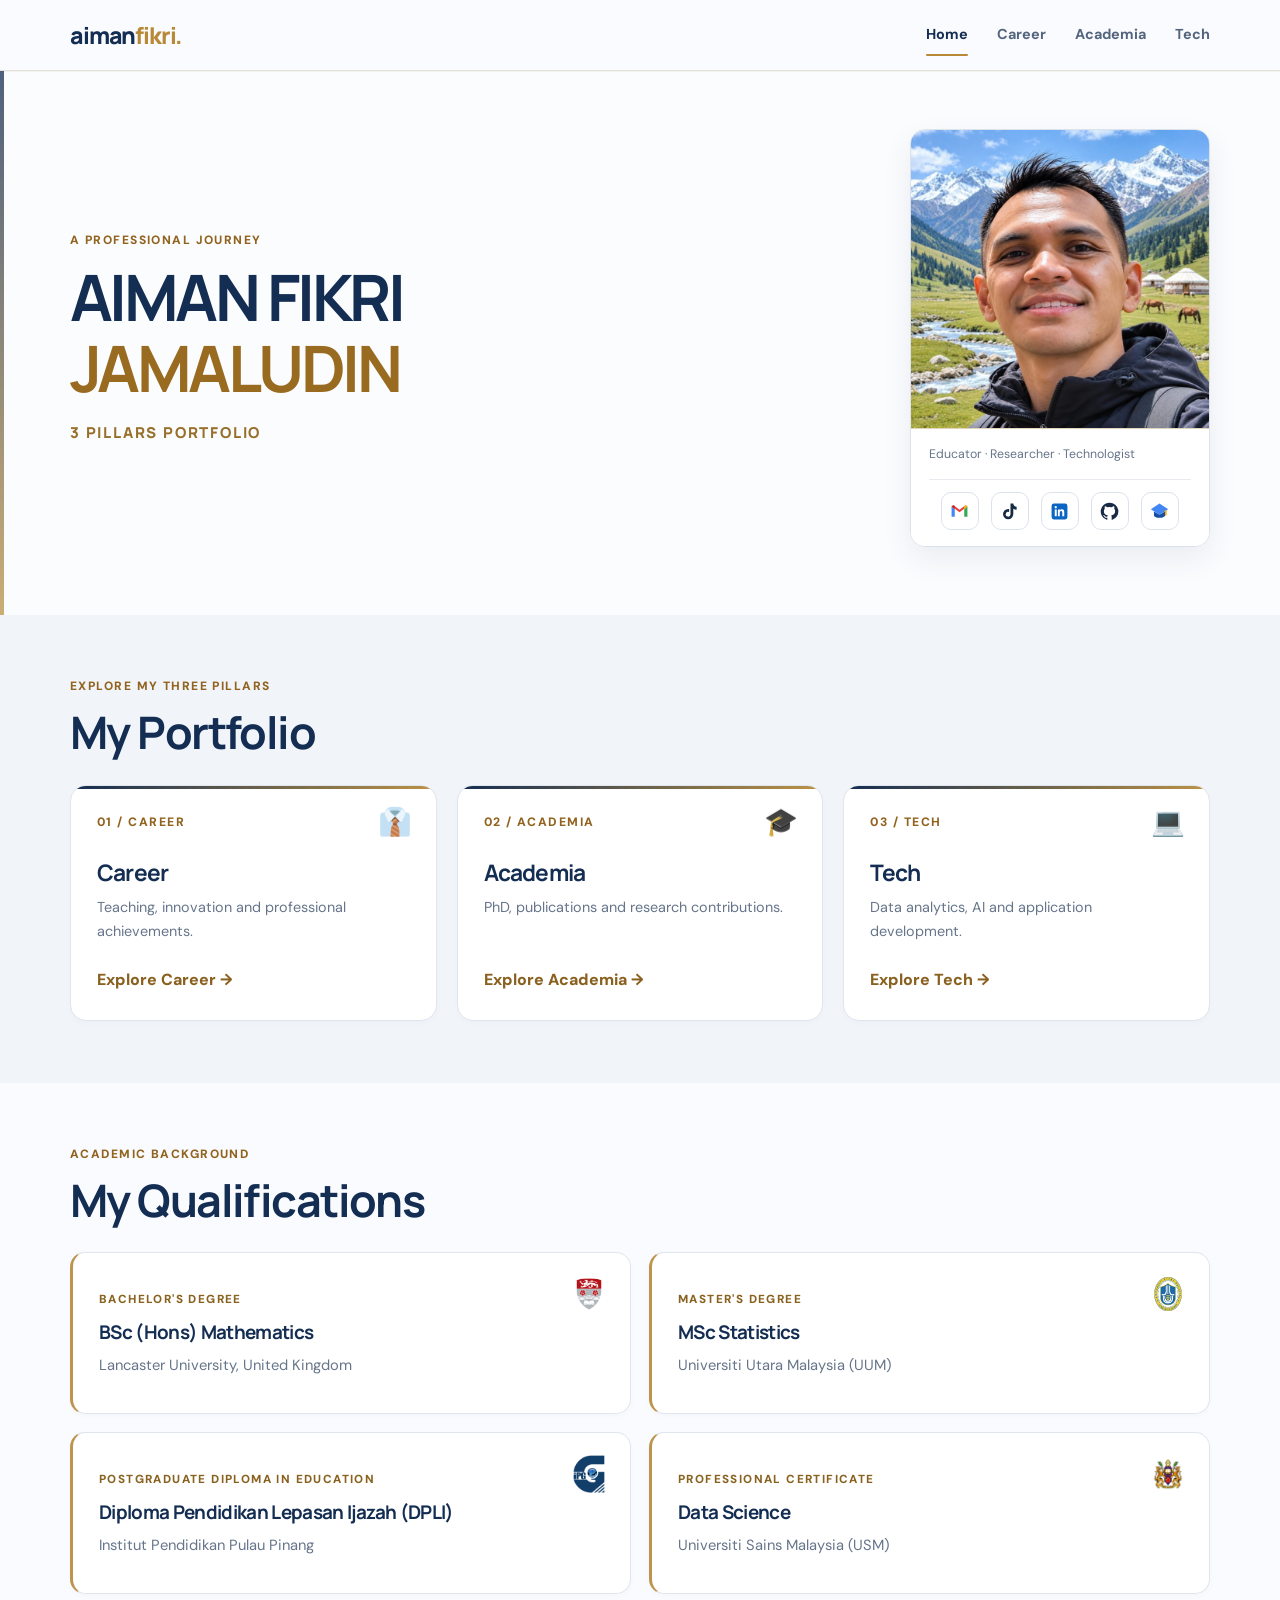
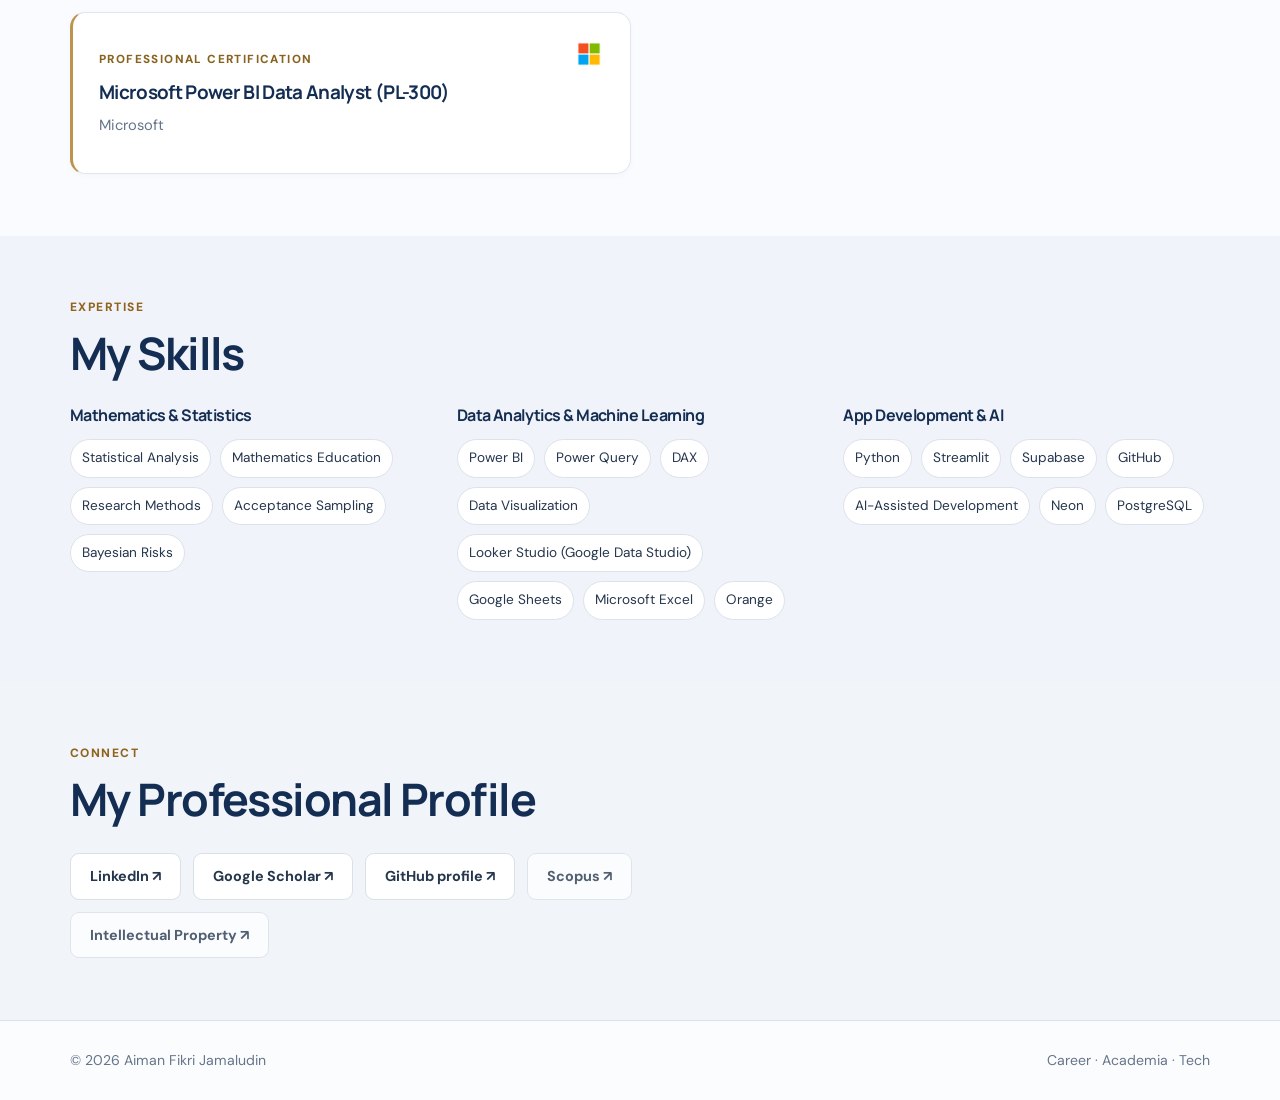
==== index.html @ 2c09162d "Remove repeated name from profile card for cleaner hero" ====
<!doctype html><html lang="en"><head><meta charset="utf-8"><meta name="viewport" content="width=device-width,initial-scale=1"><meta name="theme-color" content="#142b3d"><meta name="description" content="Aiman Fikri Jamaludin 3 Pillars Portfolio: Career, Academia, and Tech."><title>AIMAN FIKRI JAMALUDIN | 3 PILLARS PORTFOLIO</title><link rel="stylesheet" href="assets/style.css?v=2.4"></head><body><a class="skip" href="#main">Skip to content</a><header class="site-header"><nav class="nav container" aria-label="Main navigation"><a class="brand" href="index.html">aiman<span>fikri.</span></a><button class="menu-toggle" aria-label="Toggle navigation" aria-expanded="false" aria-controls="nav-links">☰</button><div class="nav-links" id="nav-links"><a href="index.html" aria-current="page">Home</a><a href="education.html">Career</a><a href="research.html">Academia</a><a href="technology.html">Tech</a></div></nav></header><main id="main"><section class="hero"><div class="container hero-grid"><div><div class="eyebrow">A professional journey</div><h1 class="name-heading">AIMAN FIKRI<br><span class="highlight">JAMALUDIN</span></h1><p class="portfolio-label">3 PILLARS PORTFOLIO</p></div><div class="portrait-card"><img class="profile-photo" src="assets/aiman-portrait-hq.jpg" onerror="this.onerror=null;this.src='assets/profile.svg'" alt="Portrait of Aiman Fikri Jamaludin" width="360" height="360"><div class="portrait-caption"><span>Educator · Researcher · Technologist</span><div class="portrait-socials" aria-label="Contact and social media" style="display:flex;flex-direction:row;align-items:center;justify-content:center;flex-wrap:nowrap;gap:12px;margin-top:12px;padding-top:12px;border-top:1px solid #e8eaf0;"><a class="portrait-social" style="display:inline-flex;flex:0 0 38px;align-items:center;justify-content:center;width:38px;height:38px;overflow:hidden;border:1px solid #dce2ec;border-radius:10px;" href="mailto:irkifnamia@gmail.com" aria-label="Email Aiman Fikri Jamaludin using Gmail" title="Gmail"><svg xmlns="http://www.w3.org/2000/svg" width="19" height="19" style="display:block;width:19px;height:19px;max-width:19px;max-height:19px;flex:none;" viewBox="0 0 24 24" aria-hidden="true" focusable="false"><path fill="#4285F4" d="M2 5.5v13h4V9.1L2 5.5z"/><path fill="#34A853" d="M18 9.1v9.4h4v-13l-4 3.6z"/><path fill="#EA4335" d="M2 5.5 4.5 4 12 9.7 19.5 4 22 5.5 12 13 2 5.5z"/><path fill="#C5221F" d="M2 5.5 4.5 4 6 5.1v4L2 5.5z"/><path fill="#FBBC04" d="M18 5.1 19.5 4 22 5.5 18 9.1v-4z"/></svg></a><a class="portrait-social" style="display:inline-flex;flex:0 0 38px;align-items:center;justify-content:center;width:38px;height:38px;overflow:hidden;border:1px solid #dce2ec;border-radius:10px;" href="https://www.tiktok.com/@aiman.fikri.90" target="_blank" rel="noopener noreferrer" aria-label="Visit Aiman Fikri Jamaludin on TikTok" title="TikTok"><svg xmlns="http://www.w3.org/2000/svg" width="19" height="19" style="display:block;width:19px;height:19px;max-width:19px;max-height:19px;flex:none;" viewBox="0 0 24 24" aria-hidden="true" focusable="false"><path fill="currentColor" d="M16.8 2c.25 2.4 1.55 3.9 4.2 4.05v3.7a9.4 9.4 0 0 1-4.2-1.18v6.73a6.5 6.5 0 1 1-6.5-6.5c.42 0 .84.04 1.22.12v3.83a3 3 0 1 0 1.75 2.75V2h3.53z"/></svg></a><a class="portrait-social" style="display:inline-flex;flex:0 0 38px;align-items:center;justify-content:center;width:38px;height:38px;overflow:hidden;border:1px solid #dce2ec;border-radius:10px;" href="https://www.linkedin.com/in/aiman-fikri-jamaludin-20189a215" target="_blank" rel="noopener noreferrer" aria-label="Visit Aiman Fikri Jamaludin on LinkedIn" title="LinkedIn"><svg xmlns="http://www.w3.org/2000/svg" width="19" height="19" style="display:block;width:19px;height:19px;max-width:19px;max-height:19px;flex:none;" viewBox="0 0 24 24" aria-hidden="true" focusable="false"><rect x="2" y="2" width="20" height="20" rx="3" fill="#0A66C2"/><path fill="#fff" d="M6 9.5h2.5V18H6zm1.25-4.3a1.45 1.45 0 1 1 0 2.9 1.45 1.45 0 0 1 0-2.9zM10 9.5h2.4v1.15c.35-.65 1.1-1.35 2.45-1.35 2.65 0 3.15 1.65 3.15 3.8V18h-2.5v-4.3c0-1.05-.02-2.4-1.48-2.4-1.48 0-1.7 1.15-1.7 2.32V18H10z"/></svg></a><a class="portrait-social" style="display:inline-flex;flex:0 0 38px;align-items:center;justify-content:center;width:38px;height:38px;overflow:hidden;border:1px solid #dce2ec;border-radius:10px;" href="https://github.com/irkifnamia" target="_blank" rel="noopener noreferrer" aria-label="Visit Aiman Fikri Jamaludin on GitHub" title="GitHub"><svg xmlns="http://www.w3.org/2000/svg" width="19" height="19" style="display:block;width:19px;height:19px;max-width:19px;max-height:19px;flex:none;" viewBox="0 0 24 24" aria-hidden="true" focusable="false"><path fill="currentColor" d="M12 .9a11.1 11.1 0 0 0-3.51 21.63c.55.1.76-.24.76-.54v-2.08c-3.09.67-3.74-1.31-3.74-1.31-.5-1.28-1.23-1.62-1.23-1.62-1.01-.7.08-.68.08-.68 1.12.08 1.71 1.15 1.71 1.15.99 1.7 2.59 1.21 3.22.93.1-.72.39-1.21.7-1.49-2.47-.28-5.07-1.23-5.07-5.49 0-1.21.43-2.2 1.15-2.98-.12-.29-.5-1.41.11-2.94 0 0 .94-.3 3.05 1.14a10.5 10.5 0 0 1 5.55 0c2.11-1.44 3.04-1.14 3.04-1.14.61 1.53.23 2.65.11 2.94.72.78 1.15 1.77 1.15 2.98 0 4.27-2.61 5.2-5.09 5.48.4.35.75 1.02.75 2.07v3.07c0 .3.2.65.77.54A11.1 11.1 0 0 0 12 .9z"/></svg></a><a class="portrait-social" style="display:inline-flex;flex:0 0 38px;align-items:center;justify-content:center;width:38px;height:38px;overflow:hidden;border:1px solid #dce2ec;border-radius:10px;" href="https://scholar.google.com/citations?user=-RH-keoAAAAJ&amp;hl=en" target="_blank" rel="noopener noreferrer" aria-label="Visit Aiman Fikri Jamaludin on Google Scholar" title="Google Scholar"><svg xmlns="http://www.w3.org/2000/svg" width="19" height="19" style="display:block;width:19px;height:19px;max-width:19px;max-height:19px;flex:none;" viewBox="0 0 24 24" aria-hidden="true" focusable="false"><path fill="#4285F4" d="M12 2 1 9l11 7 11-7L12 2Z"/><path fill="#174EA6" d="M5 12v5c0 1.3 3.1 3 7 3s7-1.7 7-3v-5l-7 4-7-4Z"/><path fill="#F9AB00" d="M21 10v7h-2v-7h2Z"/></svg></a></div></div></div></div></section><section class="section section-tint" id="pillars"><div class="container"><div class="eyebrow">Explore my three pillars</div><h2>My Portfolio</h2><div class="cards"><article class="card"><div class="num">01 / CAREER</div><span class="pillar-icon" aria-hidden="true">👔</span><h3>Career</h3><p>Teaching, innovation and professional achievements.</p><div class="tag-list"><span class="tag">Education</span><span class="tag">Teaching</span><span class="tag">CQI</span></div><a class="more" href="education.html">Explore Career →</a></article><article class="card"><div class="num">02 / ACADEMIA</div><span class="pillar-icon" aria-hidden="true">🎓</span><h3>Academia</h3><p>PhD, publications and research contributions.</p><div class="tag-list"><span class="tag">PhD</span><span class="tag">Statistics</span><span class="tag">Publications</span></div><a class="more" href="research.html">Explore Academia →</a></article><article class="card"><div class="num">03 / TECH</div><span class="pillar-icon" aria-hidden="true">💻</span><h3>Tech</h3><p>Data analytics, AI and application development.</p><div class="tag-list"><span class="tag">Analytics</span><span class="tag">Power BI</span><span class="tag">AI</span></div><a class="more" href="technology.html">Explore Tech →</a></article></div></div></section><section class="section background-section" id="background"><div class="container"><div class="eyebrow">Academic Background</div><h2>My Qualifications</h2><div class="qualification-grid"><article class="qualification-item"><img class="qualification-logo" src="assets/logos/lancaster.png" alt="Lancaster University logo" width="38" height="38" loading="lazy" decoding="async"><span class="qualification-type">Bachelor's Degree</span><h3>BSc (Hons) Mathematics</h3><p>Lancaster University, United Kingdom</p></article><article class="qualification-item"><img class="qualification-logo" src="assets/logos/uum.png" alt="Universiti Utara Malaysia logo" width="38" height="38" loading="lazy" decoding="async"><span class="qualification-type">Master's Degree</span><h3>MSc Statistics</h3><p>Universiti Utara Malaysia (UUM)</p></article><article class="qualification-item"><img class="qualification-logo" src="assets/logos/ippp.png" alt="Institut Pendidikan Pulau Pinang logo" width="38" height="38" loading="lazy" decoding="async"><span class="qualification-type">Postgraduate Diploma in Education</span><h3>Diploma Pendidikan Lepasan Ijazah (DPLI)</h3><p>Institut Pendidikan Pulau Pinang</p></article><article class="qualification-item"><img class="qualification-logo" src="assets/logos/usm.png" alt="Universiti Sains Malaysia logo" width="38" height="38" loading="lazy" decoding="async"><span class="qualification-type">Professional Certificate</span><h3>Data Science</h3><p>Universiti Sains Malaysia (USM)</p></article><article class="qualification-item"><img class="qualification-logo" src="assets/logos/microsoft.png" alt="Microsoft logo" width="38" height="38" loading="lazy" decoding="async"><span class="qualification-type">Professional Certification</span><h3>Microsoft Power BI Data Analyst (PL-300)</h3><p>Microsoft</p></article></div></div></section><section class="section skills-section" id="skills"><div class="container"><div class="eyebrow">Expertise</div><h2>My Skills</h2><div class="skills-groups"><div class="skill-group"><h3>Mathematics &amp; Statistics</h3><div class="skill-pills"><span>Statistical Analysis</span><span>Mathematics Education</span><span>Research Methods</span><span>Acceptance Sampling</span><span>Bayesian Risks</span></div></div><div class="skill-group"><h3>Data Analytics &amp; Machine Learning</h3><div class="skill-pills"><span>Power BI</span><span>Power Query</span><span>DAX</span><span>Data Visualization</span><span>Looker Studio (Google Data Studio)</span><span>Google Sheets</span><span>Microsoft Excel</span><span>Orange</span></div></div><div class="skill-group"><h3>App Development &amp; AI</h3><div class="skill-pills"><span>Python</span><span>Streamlit</span><span>Supabase</span><span>GitHub</span><span>AI-Assisted Development</span><span>Neon</span><span>PostgreSQL</span></div></div></div></div></section><section class="section section-tint" id="connect"><div class="container"><div class="eyebrow">Connect</div><h2>My Professional Profile</h2><div class="profiles"><a href="https://www.linkedin.com/in/aiman-fikri-jamaludin-20189a215?utm_source=share_via&utm_content=profile&utm_medium=member_android" target="_blank" rel="noopener noreferrer">LinkedIn ↗</a><a href="https://scholar.google.com/citations?user=-RH-keoAAAAJ&hl=en" target="_blank" rel="noopener noreferrer">Google Scholar ↗</a><a href="https://github.com/irkifnamia" target="_blank" rel="noopener noreferrer">GitHub profile ↗</a><span class="profile-placeholder" aria-disabled="true" title="Profile link coming soon">Scopus ↗</span></div><div class="profiles ip-profile" id="intellectual-property"><span class="profile-placeholder" aria-disabled="true" title="Content coming soon">Intellectual Property ↗</span></div></div></section></main><footer class="footer"><div class="container footer-inner"><span>© <span id="year"></span> Aiman Fikri Jamaludin</span><span>Career · Academia · Tech</span></div></footer><script src="assets/script.js" defer></script></body></html>
---- assets/style.css ----
@import url('https://fonts.googleapis.com/css2?family=DM+Sans:wght@400;500;600;700&family=Manrope:wght@400;500;600;700;800&display=swap');
:root{--navy:#142d52;--ink:#25364d;--muted:#66758a;--teal:#9a6b21;--pale:#f8f0df;--paper:#fafbfe;--line:#dce2ec}*{box-sizing:border-box}html{scroll-behavior:smooth}body{margin:0;background:var(--paper);color:var(--ink);font:16px/1.7 'DM Sans',sans-serif}a{color:inherit;text-decoration:none}a:focus-visible,button:focus-visible{outline:3px solid var(--teal);outline-offset:3px}h1,h2,h3{font-family:Manrope,sans-serif;line-height:1.2;color:var(--navy);letter-spacing:-.035em}h1{font-size:clamp(2.7rem,6vw,5rem);margin:12px 0 22px}h2{font-size:clamp(2rem,4vw,2.8rem);margin:8px 0 18px}h3{font-size:1.35rem;margin:0 0 10px}p{margin:0 0 16px}.container{width:min(1140px,calc(100% - 40px));margin:auto}.site-header{position:sticky;top:0;z-index:10;background:rgba(249,250,247,.95);backdrop-filter:blur(12px);border-bottom:1px solid var(--line)}.nav{height:76px;display:flex;align-items:center;justify-content:space-between;gap:20px}.brand{font:800 1.45rem Manrope,sans-serif;color:var(--navy);letter-spacing:-.05em}.brand span{color:var(--teal)}.nav-links{display:flex;align-items:center;gap:27px}.nav-links a{font-size:.9rem;font-weight:700;color:#53647d}.nav-links a:hover,.nav-links a[aria-current=page]{color:var(--teal)}.menu-toggle{display:none;border:1px solid var(--line);background:white;padding:8px 12px;border-radius:9px;font-size:1.2rem}.eyebrow{color:var(--teal);font-weight:800;letter-spacing:.16em;font-size:.75rem;text-transform:uppercase}.hero{padding:105px 0 85px}.hero-grid{display:grid;grid-template-columns:1.2fr .8fr;gap:60px;align-items:center}.lead{font-size:1.17rem;color:var(--muted);max-width:720px}.highlight{color:var(--teal)}.button-row,.profiles{display:flex;gap:12px;flex-wrap:wrap;margin-top:28px}.btn,.profiles a{display:inline-flex;align-items:center;justify-content:center;border-radius:9px;padding:12px 19px;font-weight:700;font-size:.93rem}.btn-primary{background:var(--navy);color:#fff}.btn-outline,.profiles a{border:1px solid var(--line);background:#fff}.btn:hover,.profiles a:hover{transform:translateY(-2px)}.hero-visual{min-height:370px;border-radius:24px;background:linear-gradient(145deg,#142d52,#274b7f);color:white;display:flex;flex-direction:column;justify-content:space-between;padding:38px;box-shadow:0 18px 45px rgba(20,43,61,.12);position:relative;overflow:hidden}.hero-visual:after{content:'';width:260px;height:260px;border:1px solid rgba(255,255,255,.24);border-radius:50%;position:absolute;right:-80px;bottom:-110px;box-shadow:0 0 0 40px rgba(255,255,255,.035),0 0 0 80px rgba(255,255,255,.035)}.monogram{font:800 6.5rem Manrope,sans-serif;line-height:1;letter-spacing:-.09em}.hero-visual h2{color:#fff;font-size:1.65rem;position:relative;z-index:1}.hero-visual p{color:#f7dca6;position:relative;z-index:1}.section{padding:82px 0}.section-tint{background:#eff3f9}.section-intro{color:var(--muted);max-width:680px;margin-bottom:30px}.cards{display:grid;grid-template-columns:repeat(3,1fr);gap:20px}.card,.project{background:#fff;border:1px solid var(--line);border-radius:17px;padding:28px}.card{display:flex;flex-direction:column}.card p,.project p{color:var(--muted);font-size:.94rem}.card p{flex:1}.num,.project small{color:var(--teal);font-weight:800;letter-spacing:.1em;text-transform:uppercase;font-size:.76rem}.num{margin-bottom:26px}.more{color:var(--teal);font-weight:800;margin-top:14px}.tag-list{display:flex;gap:8px;flex-wrap:wrap;margin-top:15px}.tag{background:var(--pale);color:#79541c;border-radius:40px;padding:4px 11px;font-size:.78rem;font-weight:700}.project-grid{display:grid;grid-template-columns:repeat(2,1fr);gap:18px}.page-hero{padding:82px 0 45px}.page-hero h1{font-size:clamp(2.5rem,5vw,4.2rem);max-width:850px}.note{background:var(--pale);border-left:3px solid var(--teal);padding:16px 20px;border-radius:0 8px 8px 0;color:#5c4a2d}.backlink{font-weight:700;color:var(--teal)}.footer{border-top:1px solid var(--line);padding:36px 0;color:var(--muted);font-size:.88rem}.footer-inner{display:flex;justify-content:space-between;flex-wrap:wrap;gap:12px}.skip{position:absolute;left:10px;top:-60px;background:white;padding:10px;z-index:99}.skip:focus{top:10px}@media(max-width:850px){.hero-grid{grid-template-columns:1fr;gap:32px}.hero{padding:65px 0}.hero-visual{min-height:280px}.cards{grid-template-columns:1fr}.nav-links{display:none;position:absolute;top:76px;left:0;right:0;padding:20px;background:var(--paper);border-bottom:1px solid var(--line);flex-direction:column;align-items:flex-start;gap:16px}.nav-links.open{display:flex}.menu-toggle{display:block}.section{padding:62px 0}}@media(max-width:540px){.project-grid{grid-template-columns:1fr}.monogram{font-size:5rem}.container{width:calc(100% - 32px)}}@media(prefers-reduced-motion:reduce){html{scroll-behavior:auto}}
/* 3 Pillars Portfolio · V1.1 */
.name-heading{font-size:clamp(2.4rem,5vw,4.65rem);letter-spacing:-.055em;line-height:1.11}.portfolio-label{font-family:Manrope,sans-serif;font-weight:800;letter-spacing:.2em;color:var(--teal);font-size:clamp(.78rem,1.6vw,1.12rem);margin-bottom:24px}.portrait-card{border-radius:22px;overflow:hidden;background:#fff;border:1px solid var(--line);box-shadow:0 18px 45px rgba(20,43,61,.12)}.profile-photo{display:block;aspect-ratio:1/1;width:100%;height:auto;object-fit:cover;object-position:center}.portrait-caption{padding:22px 25px;display:flex;flex-direction:column;gap:3px}.portrait-caption strong{font-family:Manrope,sans-serif;color:var(--navy);font-size:1.1rem}.portrait-caption span{color:var(--muted);font-size:.89rem}.topic-grid{display:grid;grid-template-columns:repeat(3,minmax(0,1fr));gap:17px}.topic-card{padding:24px;border:1px solid var(--line);background:#fff;border-radius:16px;min-height:185px;display:flex;flex-direction:column}.topic-card h3{margin:10px 0 6px;font-size:1.12rem}.topic-card p{color:var(--muted);font-size:.89rem;margin-bottom:12px}.topic-num{color:var(--teal);font-size:.75rem;letter-spacing:.12em;font-weight:800}.topic-coming{font-size:.76rem;color:#8490a3;margin-top:auto}.link-note{font-style:italic;font-size:.83rem!important}@media(max-width:850px){.topic-grid{grid-template-columns:repeat(2,minmax(0,1fr))}}@media(max-width:540px){.topic-grid{grid-template-columns:1fr}.portrait-card{max-width:440px;margin:auto}}

/* Blue & gold professional branding */
.hero{background:linear-gradient(135deg,#fafbfe 55%,#f7f0e2 100%)}.portfolio-label{color:#91631e}.highlight{color:#996b20}.brand span{color:#b88936}.btn-primary{background:#142d52;color:#fff}.btn-primary:hover{background:#204778}.btn-outline{border-color:#c5af83}.topic-num,.num,.eyebrow{color:#91631e}.more,.backlink{color:#8a601f}.tag{background:#f8efda;color:#71501b}.portrait-card{border:2px solid #dfc99b;box-shadow:0 20px 50px rgba(20,45,82,.16)}.profile-photo{background:#eff3f9;object-position:center}.portrait-caption{border-top:3px solid #be9243}.site-header{border-bottom:1px solid #e6e0d3}.nav-links a:hover,.nav-links a[aria-current=page]{color:#8c601b}

/* V1.3 minimal focused layout */
.hero{padding:58px 0 68px;background:#fafbfe}.hero-grid{grid-template-columns:minmax(0,1.1fr) minmax(240px,.9fr);gap:44px}.hero .name-heading{margin:10px 0 18px}.hero .portrait-card{max-width:390px;width:100%;justify-self:end;box-shadow:none;border:1px solid #d9d9df;border-radius:15px}.portrait-caption{padding:15px 20px;border-top:1px solid #e1d4b9}.portrait-caption strong{font-size:.98rem}.portrait-caption span{font-size:.78rem}.portfolio-label{letter-spacing:.12em;margin:0;font-size:.94rem}.section{padding:60px 0}.section-intro{margin-bottom:22px}.card{padding:24px;box-shadow:none}.card p{font-size:.9rem}.card .tag-list{display:none}.topic-card{min-height:150px}.topic-coming{font-size:.72rem}.project{box-shadow:none}
@media(max-width:850px){.hero-grid{grid-template-columns:1fr;gap:24px}.hero{padding:44px 0 58px}.hero .portrait-card{justify-self:center;max-width:320px}.hero .name-heading{font-size:clamp(2.2rem,9vw,3.8rem)}.portrait-caption{text-align:center}.section{padding:48px 0}}

/* Keep current compact portrait crisp at its native resolution until HQ asset is uploaded */
@media(max-width:850px){.hero .portrait-card{max-width:260px}}@media(min-width:851px){.hero .portrait-card{max-width:300px}}

/* V1.4: Minimal intellectual property entry within Connect */
.ip-inline{margin-top:26px;padding:17px 0;border-top:1px solid var(--line);display:flex;align-items:baseline;gap:10px 20px;flex-wrap:wrap}
.ip-title{font-family:Manrope,sans-serif;font-weight:700;color:var(--navy)}
.ip-detail{color:var(--muted);font-size:.87rem}
@media(max-width:540px){.ip-inline{flex-direction:column;align-items:flex-start;gap:3px}}

/* Match the profile link design for the forthcoming IP portfolio */
.ip-profile{margin-top:12px}
.profiles .profile-placeholder{display:inline-flex;align-items:center;justify-content:center;border:1px solid var(--line);background:#fff;border-radius:9px;padding:12px 19px;font-size:.93rem;font-weight:700;color:var(--ink);cursor:default;user-select:none}

/* Pillar icons: fixed to the top-right of each portfolio card */
#pillars .card{position:relative}
#pillars .card .pillar-icon{position:absolute;top:22px;right:24px;font-size:2rem;line-height:1;pointer-events:none}
#pillars .card .num{padding-right:54px}
@media(max-width:540px){#pillars .card .pillar-icon{top:20px;right:22px;font-size:1.85rem}}

/* Compact professional background and skills */
.background-section{background:#fafbfe}
.qualification-grid{display:grid;grid-template-columns:repeat(2,minmax(0,1fr));gap:18px}
.qualification-item{border:1px solid var(--line);border-radius:15px;background:#fff;padding:24px}
.qualification-type{font-size:.73rem;font-weight:800;letter-spacing:.12em;text-transform:uppercase;color:#946923}
.qualification-item h3{margin:10px 0 7px;font-size:1.18rem}
.qualification-item p{color:var(--muted);font-size:.92rem;margin:0}
.skills-section{background:#f0f3f9}
.skills-groups{display:grid;grid-template-columns:repeat(3,minmax(0,1fr));gap:20px}
.skill-group h3{font-size:1rem;margin-bottom:14px}
.skill-pills{display:flex;flex-wrap:wrap;gap:9px}
.skill-pills span{background:#fff;border:1px solid #dce2ec;border-radius:8px;padding:7px 11px;font-size:.85rem;color:var(--ink)}
@media(max-width:850px){.skills-groups{grid-template-columns:1fr;gap:26px}}
@media(max-width:540px){.qualification-grid{grid-template-columns:1fr}.qualification-item{padding:20px}}

/* V1.6 — refined minimalist navy and gold design system */
:root{--navy:#142d52;--gold:#a7792d;--muted:#66758a;--line:#dce2ec}
body{line-height:1.65;-webkit-font-smoothing:antialiased}
.site-header{background:rgba(250,251,254,.97);box-shadow:0 1px 0 rgba(20,45,82,.045)}
.nav{height:70px}
.nav-links{gap:29px}
.nav-links a{transition:color .18s ease;position:relative}
.nav-links a[aria-current=page]{color:var(--navy)}
.nav-links a[aria-current=page]:after{content:"";position:absolute;left:0;bottom:-9px;width:100%;height:2px;background:#b88936;border-radius:2px}
.eyebrow,.num,.topic-num{letter-spacing:.12em}
.page-hero{padding:65px 0 54px}
.page-hero h1{margin:15px 0 18px;max-width:820px}
.page-hero .lead{font-size:clamp(1rem,2vw,1.16rem);line-height:1.8;max-width:710px;color:#53647b}
.page-hero .backlink{font-size:.85rem;font-weight:700}
.page-hero .eyebrow{margin-top:25px!important}
.section{padding:62px 0}
.section-tint{background:#f1f4f9}
.section h2{margin-bottom:26px}
.card,.topic-card,.qualification-item{border-color:#e1e5ed;box-shadow:0 2px 6px rgba(20,45,82,.025);transition:border-color .2s ease,box-shadow .2s ease,transform .2s ease}
.card:hover,.topic-card:hover,.qualification-item:hover{border-color:#d6bd91;box-shadow:0 8px 26px rgba(20,45,82,.075);transform:translateY(-2px)}
.card{padding:26px}
.card h3{font-size:1.42rem}
.card .num{margin-bottom:27px}
.card .more{display:inline-flex;align-items:center;gap:7px}
.card p{line-height:1.65}
.topic-grid{gap:16px}
.topic-card{min-height:130px;padding:24px;justify-content:flex-start}
.topic-card h3{font-size:1.08rem;line-height:1.4;margin:14px 0 6px}
.topic-card .more{margin-top:auto;align-self:flex-start;font-size:.88rem}
.topic-card .topic-num{font-size:.72rem}
.qualification-item{padding:26px}
.skill-group h3{color:var(--navy)}
.skill-pills span{transition:border-color .2s ease,background .2s ease}
.skill-pills span:hover{border-color:#ddc79c;background:#fffdf7}
.profiles a,.profiles .profile-placeholder{font-size:.9rem;line-height:1.4;min-height:46px;transition:border-color .2s ease,box-shadow .2s ease,transform .2s ease}
.profiles a:hover{border-color:#d6bd91;box-shadow:0 3px 14px rgba(20,45,82,.06)}
.footer{padding:28px 0}
@media(max-width:850px){
 .nav{height:68px}
 .nav-links{top:68px;gap:0;padding:8px 20px 16px;box-shadow:0 16px 30px rgba(20,45,82,.08)}
 .nav-links a{display:block;width:100%;padding:12px 4px}
 .nav-links a[aria-current=page]:after{bottom:5px;width:32px}
 .page-hero{padding:48px 0 42px}
 .page-hero h1{font-size:clamp(2.1rem,8vw,3.2rem)}
 .page-hero .lead{font-size:1.04rem}
 .section{padding:45px 0}
 .cards{gap:15px}
 .card{padding:23px}
 .topic-grid{grid-template-columns:repeat(2,minmax(0,1fr))}
}
@media(max-width:540px){
 .container{width:calc(100% - 36px)}
 .hero{padding:40px 0 48px}
 .page-hero{padding:39px 0 35px}
 .page-hero h1{font-size:clamp(2rem,8vw,2.6rem)}
 .topic-grid{grid-template-columns:1fr;gap:12px}
 .topic-card{min-height:108px;padding:21px 22px}
 .topic-card h3{margin:10px 0 2px;font-size:1.08rem}
 .section h2{margin-bottom:18px}
 .card{padding:22px}
 .card .num{margin-bottom:20px}
 .footer-inner{gap:4px}
}
@media(prefers-reduced-motion:reduce){.card,.topic-card,.qualification-item,.nav-links a,.profiles a{transition:none}.card:hover,.topic-card:hover,.qualification-item:hover{transform:none}}

/* V2.0 — Academic Executive Minimalist */
:root{--gold:#a7792d;--navy:#142d52;--soft:#f1f4f9}
body{background:#fbfcfe}
section{scroll-margin-top:78px}
.hero{background:#fbfcfe;position:relative}
.hero:before{content:"";position:absolute;left:0;top:0;bottom:0;width:4px;background:linear-gradient(#142d52,#bb9348);opacity:.75}
.hero .name-heading{letter-spacing:-.055em}
.hero .portrait-card{border:1px solid #dce2ec;box-shadow:0 12px 30px rgba(20,45,82,.08)}
.hero .portrait-caption{background:#fff}
.portfolio-label{color:#98702b}
#pillars .card{border-radius:16px;background:#fff;min-height:236px;overflow:hidden}
#pillars .card:before{content:"";position:absolute;top:0;left:0;right:0;height:3px;background:linear-gradient(90deg,#142d52 0%,#bc9345 100%)}
#pillars .card .pillar-icon{filter:saturate(.72);font-size:1.7rem}
#pillars .card .more{margin-top:auto}
.qualification-item{border-left:3px solid #bd944e}
.qualification-item .qualification-type{color:#88621e}
.skill-pills span{border-radius:100px}
#connect .profiles a{border:1px solid #d9e0e9}
#connect .profiles a:hover{border-color:#b9934f}
.collection-head{margin-bottom:24px}
.collection-head h2{margin:7px 0 0;font-size:clamp(1.4rem,3vw,1.85rem)}
.topic-link{position:relative;display:flex;flex-direction:column;justify-content:flex-start;text-decoration:none;color:var(--navy);cursor:pointer;padding-right:48px}
.topic-link h3{line-height:1.38;color:var(--navy)}
.topic-arrow{position:absolute;right:22px;top:18px;color:#98702b;font-size:1.2rem;transition:transform .2s ease}
.topic-link:hover .topic-arrow,.topic-link:focus-visible .topic-arrow{transform:translate(2px,-2px)}
.topic-link:focus-visible{outline:3px solid #ad863e;outline-offset:3px}
.collection-hero .eyebrow{margin-top:28px}
.collection-body{padding:55px 0 90px;background:#f1f4f9}
.empty-gallery{background:#fff;border:1px solid #e1e5ed;border-radius:18px;max-width:680px;padding:46px 38px}
.empty-mark{font:800 2rem Manrope,sans-serif;color:var(--navy);letter-spacing:-.05em;margin-bottom:14px}
.empty-mark span{color:#ad8338}
.empty-gallery h2{font-size:1.5rem;margin-bottom:10px}
.empty-gallery p{color:var(--muted);max-width:460px}
.empty-gallery .backlink{display:inline-block;margin-top:12px}
@media(max-width:850px){#pillars .card{min-height:215px}.collection-body{padding:38px 0 65px}}
@media(max-width:540px){#pillars .card{min-height:195px}.collection-head{margin-bottom:17px}.collection-head h2{font-size:1.35rem}.topic-link{min-height:100px}.empty-gallery{padding:30px 24px}.hero:before{width:3px}}
@media(prefers-reduced-motion:reduce){.topic-arrow{transition:none}.topic-link:hover .topic-arrow{transform:none}}

/* V2.1 qualifications and profile refinements */
.qualification-grid{align-items:stretch}
.qualification-item{display:flex;flex-direction:column;justify-content:center;gap:2px;min-height:162px}
.qualification-item h3{overflow-wrap:anywhere}
#connect .profiles .profile-placeholder{border:1px solid #d9e0e9;border-radius:9px;min-height:46px;display:inline-flex;align-items:center;justify-content:center;padding:12px 19px;font-size:.9rem;font-weight:700;background:#fff;color:var(--ink)}
#connect .profile-placeholder{opacity:.78}
.skills-groups .skill-group{min-width:0}
@media(max-width:540px){.qualification-item{min-height:auto;padding:22px}.skill-pills{gap:8px}.skill-pills span{font-size:.81rem;padding:7px 10px}}

/* Profile social icon links */
.portrait-socials{display:flex;align-items:center;justify-content:center;gap:13px;margin-top:17px;padding-top:15px;border-top:1px solid #e8eaf0}
.portrait-social{display:inline-flex;align-items:center;justify-content:center;width:43px;height:43px;border:1px solid #dce2ec;border-radius:11px;background:#fff;color:#172b45;transition:transform .18s ease,border-color .18s ease,box-shadow .18s ease}
.portrait-social svg{width:24px;height:24px;display:block}
.portrait-social:hover{transform:translateY(-2px);border-color:#b88936;box-shadow:0 4px 14px rgba(20,45,82,.09)}
.portrait-social:focus-visible{outline:3px solid #b88936;outline-offset:3px}
@media(prefers-reduced-motion:reduce){.portrait-social{transition:none}.portrait-social:hover{transform:none}}

/* V2.3 — fixed-size social links and balanced hero */
.portrait-caption{padding:15px 18px 16px}
.portrait-caption strong{font-size:.96rem;line-height:1.4}
.portrait-caption>span{font-size:.77rem}
.portrait-caption .portrait-socials{display:flex!important;flex-direction:row!important;align-items:center;justify-content:center;flex-wrap:nowrap;gap:12px;margin:12px 0 0;padding:12px 0 0;border-top:1px solid #e8eaf0}
.portrait-socials .portrait-social{flex:0 0 38px!important;display:inline-flex!important;align-items:center;justify-content:center;width:38px!important;height:38px!important;max-width:38px;max-height:38px;padding:0!important;overflow:hidden;border-radius:10px}
.portrait-socials .portrait-social svg{display:block!important;flex:none;width:19px!important;height:19px!important;max-width:19px!important;max-height:19px!important}
.hero-grid{align-items:center}
@media(max-width:850px){.hero .portrait-card{margin-inline:auto}.hero-grid{gap:26px}}

/* V2.4 — Institution logos in qualification cards */
.qualification-item{
  position:relative;
  padding-right:78px;
}
.qualification-item .qualification-type{
  display:block;
  max-width:100%;
  overflow-wrap:break-word;
}
.qualification-item .qualification-logo{
  position:absolute;
  top:22px;
  right:22px;
  width:38px;
  height:38px;
  max-width:38px;
  max-height:38px;
  object-fit:contain;
  object-position:center;
  display:block;
}
@media(max-width:540px){
  .qualification-item{padding-right:69px}
  .qualification-item .qualification-logo{
    top:20px;
    right:18px;
    width:34px;
    height:34px;
  }
}
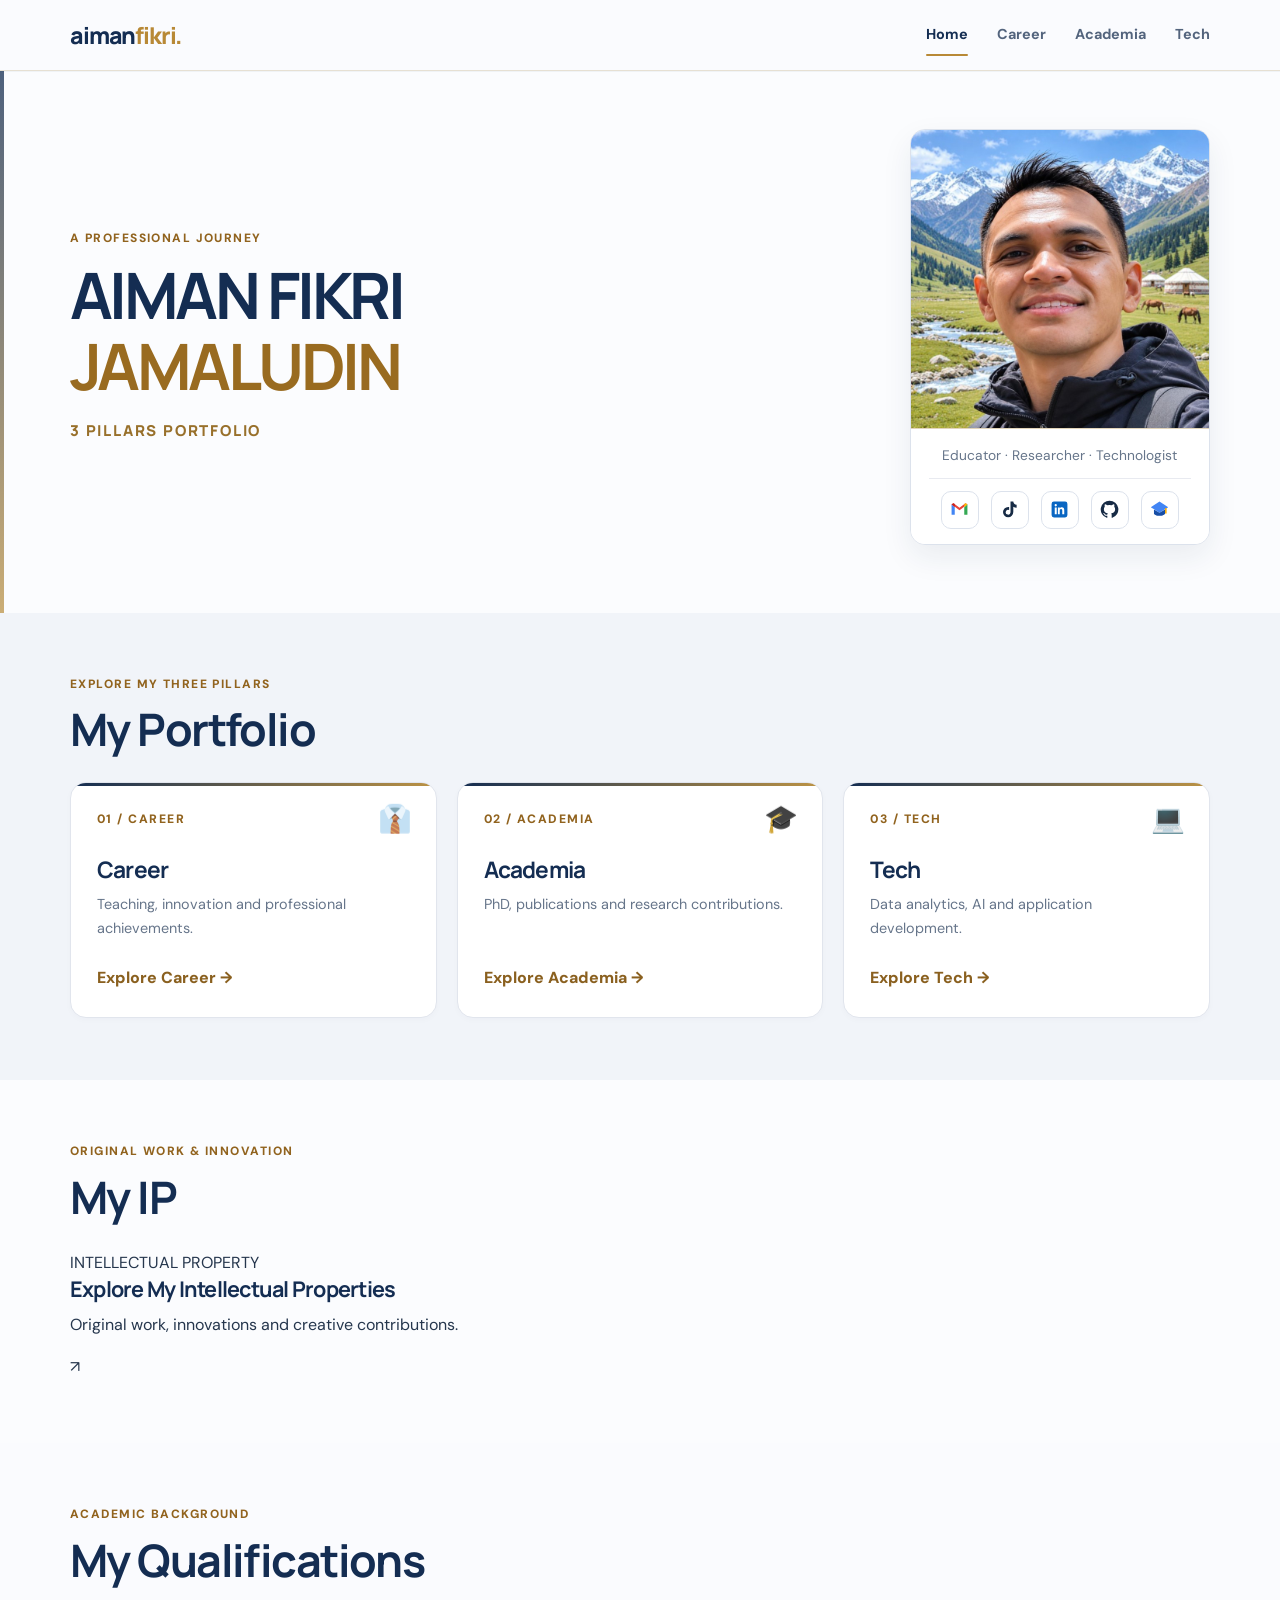
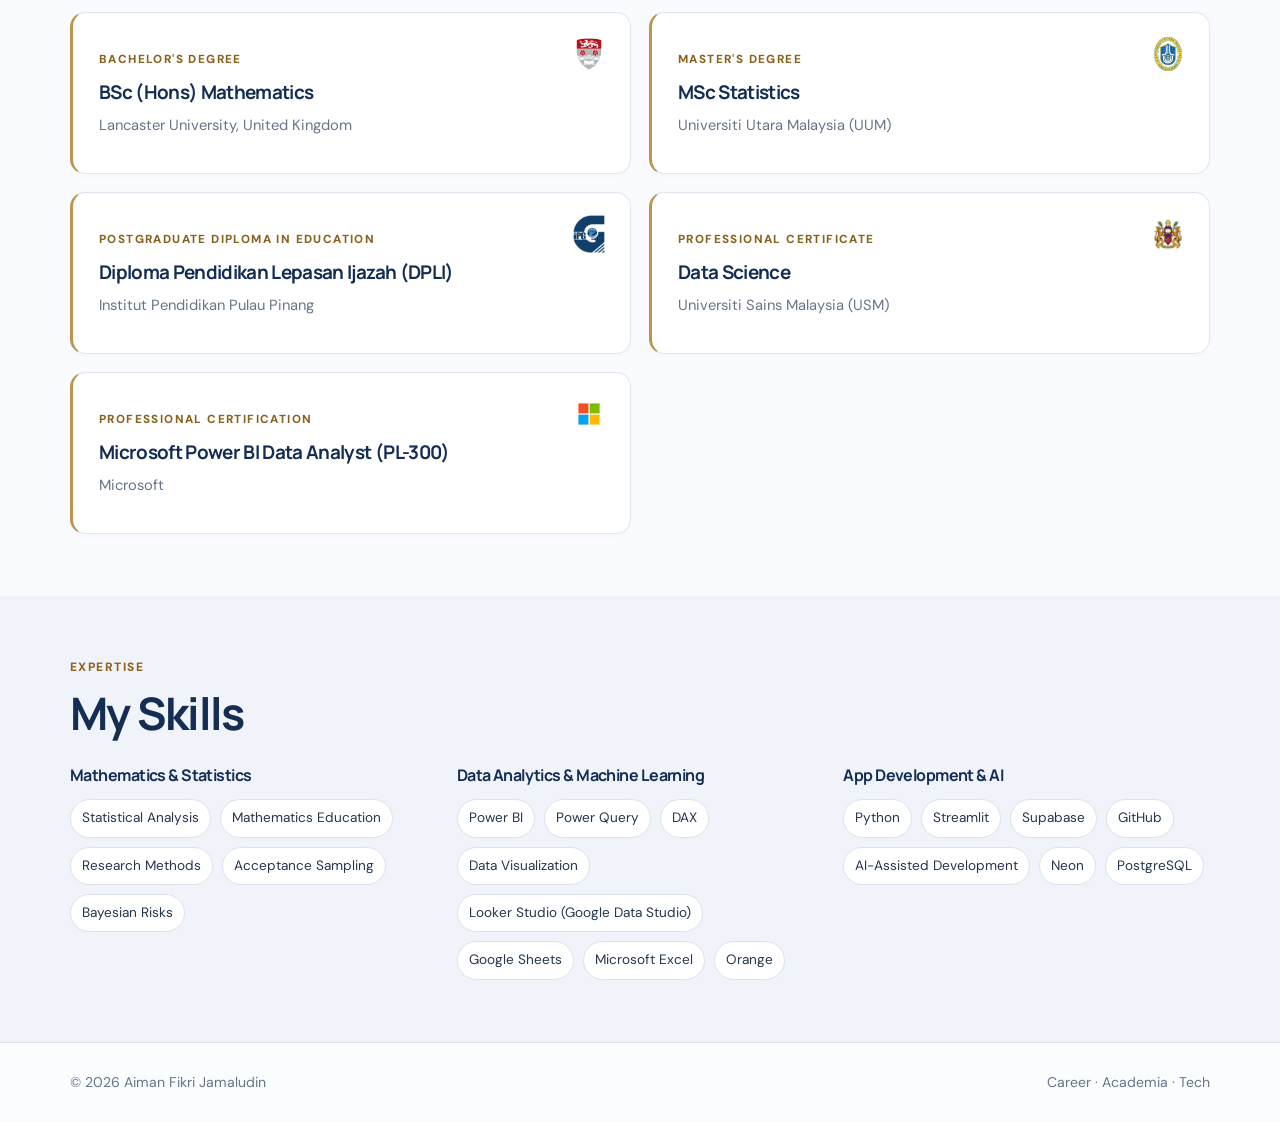
==== commit 136e1b1f: "Replace professional profiles section with My IP feature between portfolio and qualifications" ====
--- a/index.html
+++ b/index.html
@@ -1 +1 @@
-<!doctype html><html lang="en"><head><meta charset="utf-8"><meta name="viewport" content="width=device-width,initial-scale=1"><meta name="theme-color" content="#142b3d"><meta name="description" content="Aiman Fikri Jamaludin 3 Pillars Portfolio: Career, Academia, and Tech."><title>AIMAN FIKRI JAMALUDIN | 3 PILLARS PORTFOLIO</title><link rel="stylesheet" href="assets/style.css?v=2.4"></head><body><a class="skip" href="#main">Skip to content</a><header class="site-header"><nav class="nav container" aria-label="Main navigation"><a class="brand" href="index.html">aiman<span>fikri.</span></a><button class="menu-toggle" aria-label="Toggle navigation" aria-expanded="false" aria-controls="nav-links">☰</button><div class="nav-links" id="nav-links"><a href="index.html" aria-current="page">Home</a><a href="education.html">Career</a><a href="research.html">Academia</a><a href="technology.html">Tech</a></div></nav></header><main id="main"><section class="hero"><div class="container hero-grid"><div><div class="eyebrow">A professional journey</div><h1 class="name-heading">AIMAN FIKRI<br><span class="highlight">JAMALUDIN</span></h1><p class="portfolio-label">3 PILLARS PORTFOLIO</p></div><div class="portrait-card"><img class="profile-photo" src="assets/aiman-portrait-hq.jpg" onerror="this.onerror=null;this.src='assets/profile.svg'" alt="Portrait of Aiman Fikri Jamaludin" width="360" height="360"><div class="portrait-caption"><span>Educator · Researcher · Technologist</span><div class="portrait-socials" aria-label="Contact and social media" style="display:flex;flex-direction:row;align-items:center;justify-content:center;flex-wrap:nowrap;gap:12px;margin-top:12px;padding-top:12px;border-top:1px solid #e8eaf0;"><a class="portrait-social" style="display:inline-flex;flex:0 0 38px;align-items:center;justify-content:center;width:38px;height:38px;overflow:hidden;border:1px solid #dce2ec;border-radius:10px;" href="mailto:irkifnamia@gmail.com" aria-label="Email Aiman Fikri Jamaludin using Gmail" title="Gmail"><svg xmlns="http://www.w3.org/2000/svg" width="19" height="19" style="display:block;width:19px;height:19px;max-width:19px;max-height:19px;flex:none;" viewBox="0 0 24 24" aria-hidden="true" focusable="false"><path fill="#4285F4" d="M2 5.5v13h4V9.1L2 5.5z"/><path fill="#34A853" d="M18 9.1v9.4h4v-13l-4 3.6z"/><path fill="#EA4335" d="M2 5.5 4.5 4 12 9.7 19.5 4 22 5.5 12 13 2 5.5z"/><path fill="#C5221F" d="M2 5.5 4.5 4 6 5.1v4L2 5.5z"/><path fill="#FBBC04" d="M18 5.1 19.5 4 22 5.5 18 9.1v-4z"/></svg></a><a class="portrait-social" style="display:inline-flex;flex:0 0 38px;align-items:center;justify-content:center;width:38px;height:38px;overflow:hidden;border:1px solid #dce2ec;border-radius:10px;" href="https://www.tiktok.com/@aiman.fikri.90" target="_blank" rel="noopener noreferrer" aria-label="Visit Aiman Fikri Jamaludin on TikTok" title="TikTok"><svg xmlns="http://www.w3.org/2000/svg" width="19" height="19" style="display:block;width:19px;height:19px;max-width:19px;max-height:19px;flex:none;" viewBox="0 0 24 24" aria-hidden="true" focusable="false"><path fill="currentColor" d="M16.8 2c.25 2.4 1.55 3.9 4.2 4.05v3.7a9.4 9.4 0 0 1-4.2-1.18v6.73a6.5 6.5 0 1 1-6.5-6.5c.42 0 .84.04 1.22.12v3.83a3 3 0 1 0 1.75 2.75V2h3.53z"/></svg></a><a class="portrait-social" style="display:inline-flex;flex:0 0 38px;align-items:center;justify-content:center;width:38px;height:38px;overflow:hidden;border:1px solid #dce2ec;border-radius:10px;" href="https://www.linkedin.com/in/aiman-fikri-jamaludin-20189a215" target="_blank" rel="noopener noreferrer" aria-label="Visit Aiman Fikri Jamaludin on LinkedIn" title="LinkedIn"><svg xmlns="http://www.w3.org/2000/svg" width="19" height="19" style="display:block;width:19px;height:19px;max-width:19px;max-height:19px;flex:none;" viewBox="0 0 24 24" aria-hidden="true" focusable="false"><rect x="2" y="2" width="20" height="20" rx="3" fill="#0A66C2"/><path fill="#fff" d="M6 9.5h2.5V18H6zm1.25-4.3a1.45 1.45 0 1 1 0 2.9 1.45 1.45 0 0 1 0-2.9zM10 9.5h2.4v1.15c.35-.65 1.1-1.35 2.45-1.35 2.65 0 3.15 1.65 3.15 3.8V18h-2.5v-4.3c0-1.05-.02-2.4-1.48-2.4-1.48 0-1.7 1.15-1.7 2.32V18H10z"/></svg></a><a class="portrait-social" style="display:inline-flex;flex:0 0 38px;align-items:center;justify-content:center;width:38px;height:38px;overflow:hidden;border:1px solid #dce2ec;border-radius:10px;" href="https://github.com/irkifnamia" target="_blank" rel="noopener noreferrer" aria-label="Visit Aiman Fikri Jamaludin on GitHub" title="GitHub"><svg xmlns="http://www.w3.org/2000/svg" width="19" height="19" style="display:block;width:19px;height:19px;max-width:19px;max-height:19px;flex:none;" viewBox="0 0 24 24" aria-hidden="true" focusable="false"><path fill="currentColor" d="M12 .9a11.1 11.1 0 0 0-3.51 21.63c.55.1.76-.24.76-.54v-2.08c-3.09.67-3.74-1.31-3.74-1.31-.5-1.28-1.23-1.62-1.23-1.62-1.01-.7.08-.68.08-.68 1.12.08 1.71 1.15 1.71 1.15.99 1.7 2.59 1.21 3.22.93.1-.72.39-1.21.7-1.49-2.47-.28-5.07-1.23-5.07-5.49 0-1.21.43-2.2 1.15-2.98-.12-.29-.5-1.41.11-2.94 0 0 .94-.3 3.05 1.14a10.5 10.5 0 0 1 5.55 0c2.11-1.44 3.04-1.14 3.04-1.14.61 1.53.23 2.65.11 2.94.72.78 1.15 1.77 1.15 2.98 0 4.27-2.61 5.2-5.09 5.48.4.35.75 1.02.75 2.07v3.07c0 .3.2.65.77.54A11.1 11.1 0 0 0 12 .9z"/></svg></a><a class="portrait-social" style="display:inline-flex;flex:0 0 38px;align-items:center;justify-content:center;width:38px;height:38px;overflow:hidden;border:1px solid #dce2ec;border-radius:10px;" href="https://scholar.google.com/citations?user=-RH-keoAAAAJ&amp;hl=en" target="_blank" rel="noopener noreferrer" aria-label="Visit Aiman Fikri Jamaludin on Google Scholar" title="Google Scholar"><svg xmlns="http://www.w3.org/2000/svg" width="19" height="19" style="display:block;width:19px;height:19px;max-width:19px;max-height:19px;flex:none;" viewBox="0 0 24 24" aria-hidden="true" focusable="false"><path fill="#4285F4" d="M12 2 1 9l11 7 11-7L12 2Z"/><path fill="#174EA6" d="M5 12v5c0 1.3 3.1 3 7 3s7-1.7 7-3v-5l-7 4-7-4Z"/><path fill="#F9AB00" d="M21 10v7h-2v-7h2Z"/></svg></a></div></div></div></div></section><section class="section section-tint" id="pillars"><div class="container"><div class="eyebrow">Explore my three pillars</div><h2>My Portfolio</h2><div class="cards"><article class="card"><div class="num">01 / CAREER</div><span class="pillar-icon" aria-hidden="true">👔</span><h3>Career</h3><p>Teaching, innovation and professional achievements.</p><div class="tag-list"><span class="tag">Education</span><span class="tag">Teaching</span><span class="tag">CQI</span></div><a class="more" href="education.html">Explore Career →</a></article><article class="card"><div class="num">02 / ACADEMIA</div><span class="pillar-icon" aria-hidden="true">🎓</span><h3>Academia</h3><p>PhD, publications and research contributions.</p><div class="tag-list"><span class="tag">PhD</span><span class="tag">Statistics</span><span class="tag">Publications</span></div><a class="more" href="research.html">Explore Academia →</a></article><article class="card"><div class="num">03 / TECH</div><span class="pillar-icon" aria-hidden="true">💻</span><h3>Tech</h3><p>Data analytics, AI and application development.</p><div class="tag-list"><span class="tag">Analytics</span><span class="tag">Power BI</span><span class="tag">AI</span></div><a class="more" href="technology.html">Explore Tech →</a></article></div></div></section><section class="section background-section" id="background"><div class="container"><div class="eyebrow">Academic Background</div><h2>My Qualifications</h2><div class="qualification-grid"><article class="qualification-item"><img class="qualification-logo" src="assets/logos/lancaster.png" alt="Lancaster University logo" width="38" height="38" loading="lazy" decoding="async"><span class="qualification-type">Bachelor's Degree</span><h3>BSc (Hons) Mathematics</h3><p>Lancaster University, United Kingdom</p></article><article class="qualification-item"><img class="qualification-logo" src="assets/logos/uum.png" alt="Universiti Utara Malaysia logo" width="38" height="38" loading="lazy" decoding="async"><span class="qualification-type">Master's Degree</span><h3>MSc Statistics</h3><p>Universiti Utara Malaysia (UUM)</p></article><article class="qualification-item"><img class="qualification-logo" src="assets/logos/ippp.png" alt="Institut Pendidikan Pulau Pinang logo" width="38" height="38" loading="lazy" decoding="async"><span class="qualification-type">Postgraduate Diploma in Education</span><h3>Diploma Pendidikan Lepasan Ijazah (DPLI)</h3><p>Institut Pendidikan Pulau Pinang</p></article><article class="qualification-item"><img class="qualification-logo" src="assets/logos/usm.png" alt="Universiti Sains Malaysia logo" width="38" height="38" loading="lazy" decoding="async"><span class="qualification-type">Professional Certificate</span><h3>Data Science</h3><p>Universiti Sains Malaysia (USM)</p></article><article class="qualification-item"><img class="qualification-logo" src="assets/logos/microsoft.png" alt="Microsoft logo" width="38" height="38" loading="lazy" decoding="async"><span class="qualification-type">Professional Certification</span><h3>Microsoft Power BI Data Analyst (PL-300)</h3><p>Microsoft</p></article></div></div></section><section class="section skills-section" id="skills"><div class="container"><div class="eyebrow">Expertise</div><h2>My Skills</h2><div class="skills-groups"><div class="skill-group"><h3>Mathematics &amp; Statistics</h3><div class="skill-pills"><span>Statistical Analysis</span><span>Mathematics Education</span><span>Research Methods</span><span>Acceptance Sampling</span><span>Bayesian Risks</span></div></div><div class="skill-group"><h3>Data Analytics &amp; Machine Learning</h3><div class="skill-pills"><span>Power BI</span><span>Power Query</span><span>DAX</span><span>Data Visualization</span><span>Looker Studio (Google Data Studio)</span><span>Google Sheets</span><span>Microsoft Excel</span><span>Orange</span></div></div><div class="skill-group"><h3>App Development &amp; AI</h3><div class="skill-pills"><span>Python</span><span>Streamlit</span><span>Supabase</span><span>GitHub</span><span>AI-Assisted Development</span><span>Neon</span><span>PostgreSQL</span></div></div></div></div></section><section class="section section-tint" id="connect"><div class="container"><div class="eyebrow">Connect</div><h2>My Professional Profile</h2><div class="profiles"><a href="https://www.linkedin.com/in/aiman-fikri-jamaludin-20189a215?utm_source=share_via&utm_content=profile&utm_medium=member_android" target="_blank" rel="noopener noreferrer">LinkedIn ↗</a><a href="https://scholar.google.com/citations?user=-RH-keoAAAAJ&hl=en" target="_blank" rel="noopener noreferrer">Google Scholar ↗</a><a href="https://github.com/irkifnamia" target="_blank" rel="noopener noreferrer">GitHub profile ↗</a><span class="profile-placeholder" aria-disabled="true" title="Profile link coming soon">Scopus ↗</span></div><div class="profiles ip-profile" id="intellectual-property"><span class="profile-placeholder" aria-disabled="true" title="Content coming soon">Intellectual Property ↗</span></div></div></section></main><footer class="footer"><div class="container footer-inner"><span>© <span id="year"></span> Aiman Fikri Jamaludin</span><span>Career · Academia · Tech</span></div></footer><script src="assets/script.js" defer></script></body></html>+<!doctype html><html lang="en"><head><meta charset="utf-8"><meta name="viewport" content="width=device-width,initial-scale=1"><meta name="theme-color" content="#142b3d"><meta name="description" content="Aiman Fikri Jamaludin 3 Pillars Portfolio: Career, Academia, and Tech."><title>AIMAN FIKRI JAMALUDIN | 3 PILLARS PORTFOLIO</title><link rel="stylesheet" href="assets/style.css?v=2.7"></head><body><a class="skip" href="#main">Skip to content</a><header class="site-header"><nav class="nav container" aria-label="Main navigation"><a class="brand" href="index.html">aiman<span>fikri.</span></a><button class="menu-toggle" aria-label="Toggle navigation" aria-expanded="false" aria-controls="nav-links">☰</button><div class="nav-links" id="nav-links"><a href="index.html" aria-current="page">Home</a><a href="education.html">Career</a><a href="research.html">Academia</a><a href="technology.html">Tech</a></div></nav></header><main id="main"><section class="hero"><div class="container hero-grid"><div><div class="eyebrow">A professional journey</div><h1 class="name-heading">AIMAN FIKRI<br><span class="highlight">JAMALUDIN</span></h1><p class="portfolio-label">3 PILLARS PORTFOLIO</p></div><div class="portrait-card"><img class="profile-photo" src="assets/aiman-portrait-hq.jpg" onerror="this.onerror=null;this.src='assets/profile.svg'" alt="Portrait of Aiman Fikri Jamaludin" width="360" height="360"><div class="portrait-caption"><span>Educator · Researcher · Technologist</span><div class="portrait-socials" aria-label="Contact and social media" style="display:flex;flex-direction:row;align-items:center;justify-content:center;flex-wrap:nowrap;gap:12px;margin-top:12px;padding-top:12px;border-top:1px solid #e8eaf0;"><a class="portrait-social" style="display:inline-flex;flex:0 0 38px;align-items:center;justify-content:center;width:38px;height:38px;overflow:hidden;border:1px solid #dce2ec;border-radius:10px;" href="mailto:irkifnamia@gmail.com" aria-label="Email Aiman Fikri Jamaludin using Gmail" title="Gmail"><svg xmlns="http://www.w3.org/2000/svg" width="19" height="19" style="display:block;width:19px;height:19px;max-width:19px;max-height:19px;flex:none;" viewBox="0 0 24 24" aria-hidden="true" focusable="false"><path fill="#4285F4" d="M2 5.5v13h4V9.1L2 5.5z"/><path fill="#34A853" d="M18 9.1v9.4h4v-13l-4 3.6z"/><path fill="#EA4335" d="M2 5.5 4.5 4 12 9.7 19.5 4 22 5.5 12 13 2 5.5z"/><path fill="#C5221F" d="M2 5.5 4.5 4 6 5.1v4L2 5.5z"/><path fill="#FBBC04" d="M18 5.1 19.5 4 22 5.5 18 9.1v-4z"/></svg></a><a class="portrait-social" style="display:inline-flex;flex:0 0 38px;align-items:center;justify-content:center;width:38px;height:38px;overflow:hidden;border:1px solid #dce2ec;border-radius:10px;" href="https://www.tiktok.com/@aiman.fikri.90" target="_blank" rel="noopener noreferrer" aria-label="Visit Aiman Fikri Jamaludin on TikTok" title="TikTok"><svg xmlns="http://www.w3.org/2000/svg" width="19" height="19" style="display:block;width:19px;height:19px;max-width:19px;max-height:19px;flex:none;" viewBox="0 0 24 24" aria-hidden="true" focusable="false"><path fill="currentColor" d="M16.8 2c.25 2.4 1.55 3.9 4.2 4.05v3.7a9.4 9.4 0 0 1-4.2-1.18v6.73a6.5 6.5 0 1 1-6.5-6.5c.42 0 .84.04 1.22.12v3.83a3 3 0 1 0 1.75 2.75V2h3.53z"/></svg></a><a class="portrait-social" style="display:inline-flex;flex:0 0 38px;align-items:center;justify-content:center;width:38px;height:38px;overflow:hidden;border:1px solid #dce2ec;border-radius:10px;" href="https://www.linkedin.com/in/aiman-fikri-jamaludin-20189a215" target="_blank" rel="noopener noreferrer" aria-label="Visit Aiman Fikri Jamaludin on LinkedIn" title="LinkedIn"><svg xmlns="http://www.w3.org/2000/svg" width="19" height="19" style="display:block;width:19px;height:19px;max-width:19px;max-height:19px;flex:none;" viewBox="0 0 24 24" aria-hidden="true" focusable="false"><rect x="2" y="2" width="20" height="20" rx="3" fill="#0A66C2"/><path fill="#fff" d="M6 9.5h2.5V18H6zm1.25-4.3a1.45 1.45 0 1 1 0 2.9 1.45 1.45 0 0 1 0-2.9zM10 9.5h2.4v1.15c.35-.65 1.1-1.35 2.45-1.35 2.65 0 3.15 1.65 3.15 3.8V18h-2.5v-4.3c0-1.05-.02-2.4-1.48-2.4-1.48 0-1.7 1.15-1.7 2.32V18H10z"/></svg></a><a class="portrait-social" style="display:inline-flex;flex:0 0 38px;align-items:center;justify-content:center;width:38px;height:38px;overflow:hidden;border:1px solid #dce2ec;border-radius:10px;" href="https://github.com/irkifnamia" target="_blank" rel="noopener noreferrer" aria-label="Visit Aiman Fikri Jamaludin on GitHub" title="GitHub"><svg xmlns="http://www.w3.org/2000/svg" width="19" height="19" style="display:block;width:19px;height:19px;max-width:19px;max-height:19px;flex:none;" viewBox="0 0 24 24" aria-hidden="true" focusable="false"><path fill="currentColor" d="M12 .9a11.1 11.1 0 0 0-3.51 21.63c.55.1.76-.24.76-.54v-2.08c-3.09.67-3.74-1.31-3.74-1.31-.5-1.28-1.23-1.62-1.23-1.62-1.01-.7.08-.68.08-.68 1.12.08 1.71 1.15 1.71 1.15.99 1.7 2.59 1.21 3.22.93.1-.72.39-1.21.7-1.49-2.47-.28-5.07-1.23-5.07-5.49 0-1.21.43-2.2 1.15-2.98-.12-.29-.5-1.41.11-2.94 0 0 .94-.3 3.05 1.14a10.5 10.5 0 0 1 5.55 0c2.11-1.44 3.04-1.14 3.04-1.14.61 1.53.23 2.65.11 2.94.72.78 1.15 1.77 1.15 2.98 0 4.27-2.61 5.2-5.09 5.48.4.35.75 1.02.75 2.07v3.07c0 .3.2.65.77.54A11.1 11.1 0 0 0 12 .9z"/></svg></a><a class="portrait-social" style="display:inline-flex;flex:0 0 38px;align-items:center;justify-content:center;width:38px;height:38px;overflow:hidden;border:1px solid #dce2ec;border-radius:10px;" href="https://scholar.google.com/citations?user=-RH-keoAAAAJ&amp;hl=en" target="_blank" rel="noopener noreferrer" aria-label="Visit Aiman Fikri Jamaludin on Google Scholar" title="Google Scholar"><svg xmlns="http://www.w3.org/2000/svg" width="19" height="19" style="display:block;width:19px;height:19px;max-width:19px;max-height:19px;flex:none;" viewBox="0 0 24 24" aria-hidden="true" focusable="false"><path fill="#4285F4" d="M12 2 1 9l11 7 11-7L12 2Z"/><path fill="#174EA6" d="M5 12v5c0 1.3 3.1 3 7 3s7-1.7 7-3v-5l-7 4-7-4Z"/><path fill="#F9AB00" d="M21 10v7h-2v-7h2Z"/></svg></a></div></div></div></div></section><section class="section section-tint" id="pillars"><div class="container"><div class="eyebrow">Explore my three pillars</div><h2>My Portfolio</h2><div class="cards"><article class="card"><div class="num">01 / CAREER</div><span class="pillar-icon" aria-hidden="true">👔</span><h3>Career</h3><p>Teaching, innovation and professional achievements.</p><div class="tag-list"><span class="tag">Education</span><span class="tag">Teaching</span><span class="tag">CQI</span></div><a class="more" href="education.html">Explore Career →</a></article><article class="card"><div class="num">02 / ACADEMIA</div><span class="pillar-icon" aria-hidden="true">🎓</span><h3>Academia</h3><p>PhD, publications and research contributions.</p><div class="tag-list"><span class="tag">PhD</span><span class="tag">Statistics</span><span class="tag">Publications</span></div><a class="more" href="research.html">Explore Academia →</a></article><article class="card"><div class="num">03 / TECH</div><span class="pillar-icon" aria-hidden="true">💻</span><h3>Tech</h3><p>Data analytics, AI and application development.</p><div class="tag-list"><span class="tag">Analytics</span><span class="tag">Power BI</span><span class="tag">AI</span></div><a class="more" href="technology.html">Explore Tech →</a></article></div></div></section><section class="section ip-feature-section" id="intellectual-property"><div class="container"><div class="eyebrow">Original Work &amp; Innovation</div><h2>My IP</h2><a class="ip-feature-card" href="intellectual-property.html" aria-label="Explore my intellectual properties"><div class="ip-feature-copy"><span class="ip-feature-kicker">INTELLECTUAL PROPERTY</span><h3>Explore My Intellectual Properties</h3><p>Original work, innovations and creative contributions.</p></div><span class="ip-feature-arrow" aria-hidden="true">↗</span></a></div></section><section class="section background-section" id="background"><div class="container"><div class="eyebrow">Academic Background</div><h2>My Qualifications</h2><div class="qualification-grid"><article class="qualification-item"><img class="qualification-logo" src="assets/logos/lancaster.png" alt="Lancaster University logo" width="38" height="38" loading="lazy" decoding="async"><span class="qualification-type">Bachelor's Degree</span><h3>BSc (Hons) Mathematics</h3><p>Lancaster University, United Kingdom</p></article><article class="qualification-item"><img class="qualification-logo" src="assets/logos/uum.png" alt="Universiti Utara Malaysia logo" width="38" height="38" loading="lazy" decoding="async"><span class="qualification-type">Master's Degree</span><h3>MSc Statistics</h3><p>Universiti Utara Malaysia (UUM)</p></article><article class="qualification-item"><img class="qualification-logo" src="assets/logos/ippp.png" alt="Institut Pendidikan Pulau Pinang logo" width="38" height="38" loading="lazy" decoding="async"><span class="qualification-type">Postgraduate Diploma in Education</span><h3>Diploma Pendidikan Lepasan Ijazah (DPLI)</h3><p>Institut Pendidikan Pulau Pinang</p></article><article class="qualification-item"><img class="qualification-logo" src="assets/logos/usm.png" alt="Universiti Sains Malaysia logo" width="38" height="38" loading="lazy" decoding="async"><span class="qualification-type">Professional Certificate</span><h3>Data Science</h3><p>Universiti Sains Malaysia (USM)</p></article><article class="qualification-item"><img class="qualification-logo" src="assets/logos/microsoft.png" alt="Microsoft logo" width="38" height="38" loading="lazy" decoding="async"><span class="qualification-type">Professional Certification</span><h3>Microsoft Power BI Data Analyst (PL-300)</h3><p>Microsoft</p></article></div></div></section><section class="section skills-section" id="skills"><div class="container"><div class="eyebrow">Expertise</div><h2>My Skills</h2><div class="skills-groups"><div class="skill-group"><h3>Mathematics &amp; Statistics</h3><div class="skill-pills"><span>Statistical Analysis</span><span>Mathematics Education</span><span>Research Methods</span><span>Acceptance Sampling</span><span>Bayesian Risks</span></div></div><div class="skill-group"><h3>Data Analytics &amp; Machine Learning</h3><div class="skill-pills"><span>Power BI</span><span>Power Query</span><span>DAX</span><span>Data Visualization</span><span>Looker Studio (Google Data Studio)</span><span>Google Sheets</span><span>Microsoft Excel</span><span>Orange</span></div></div><div class="skill-group"><h3>App Development &amp; AI</h3><div class="skill-pills"><span>Python</span><span>Streamlit</span><span>Supabase</span><span>GitHub</span><span>AI-Assisted Development</span><span>Neon</span><span>PostgreSQL</span></div></div></div></div></section></main><footer class="footer"><div class="container footer-inner"><span>© <span id="year"></span> Aiman Fikri Jamaludin</span><span>Career · Academia · Tech</span></div></footer><script src="assets/script.js" defer></script></body></html>
--- a/assets/style.css
+++ b/assets/style.css
@@ -205,3 +205,13 @@
     height:34px;
   }
 }
+
+/* V2.5 — streamlined profile card caption */
+.hero .portrait-caption{text-align:center;padding:16px 18px 15px;gap:0}
+.hero .portrait-caption>span{font-size:.86rem;line-height:1.5;color:var(--muted)}
+.hero .portrait-caption .portrait-socials{margin-top:12px;padding-top:12px}
+
+/* V2.6 — subtler philosophy text on all three pillar pages */
+.page-hero .lead{font-size:1rem;line-height:1.7;max-width:700px}
+@media(max-width:850px){.page-hero .lead{font-size:.98rem;line-height:1.7}}
+@media(max-width:540px){.page-hero .lead{font-size:.96rem;line-height:1.7}}
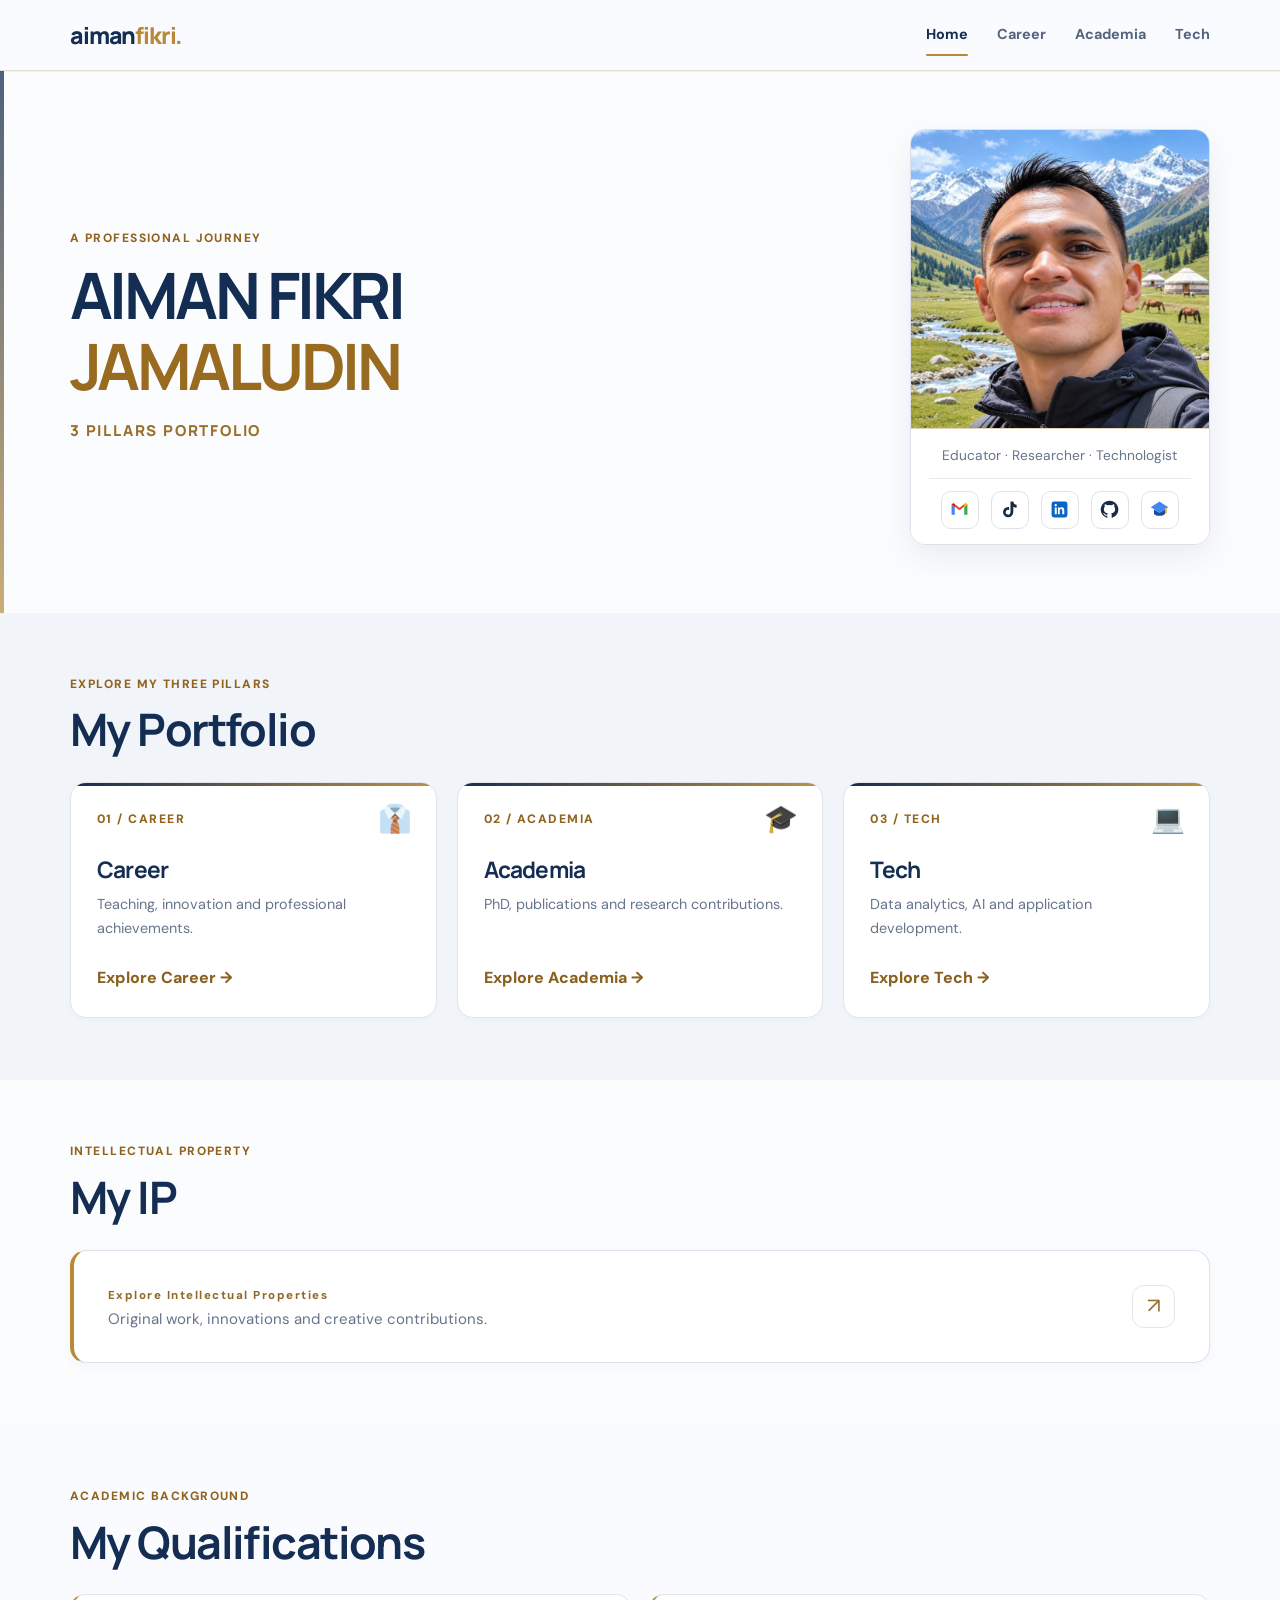
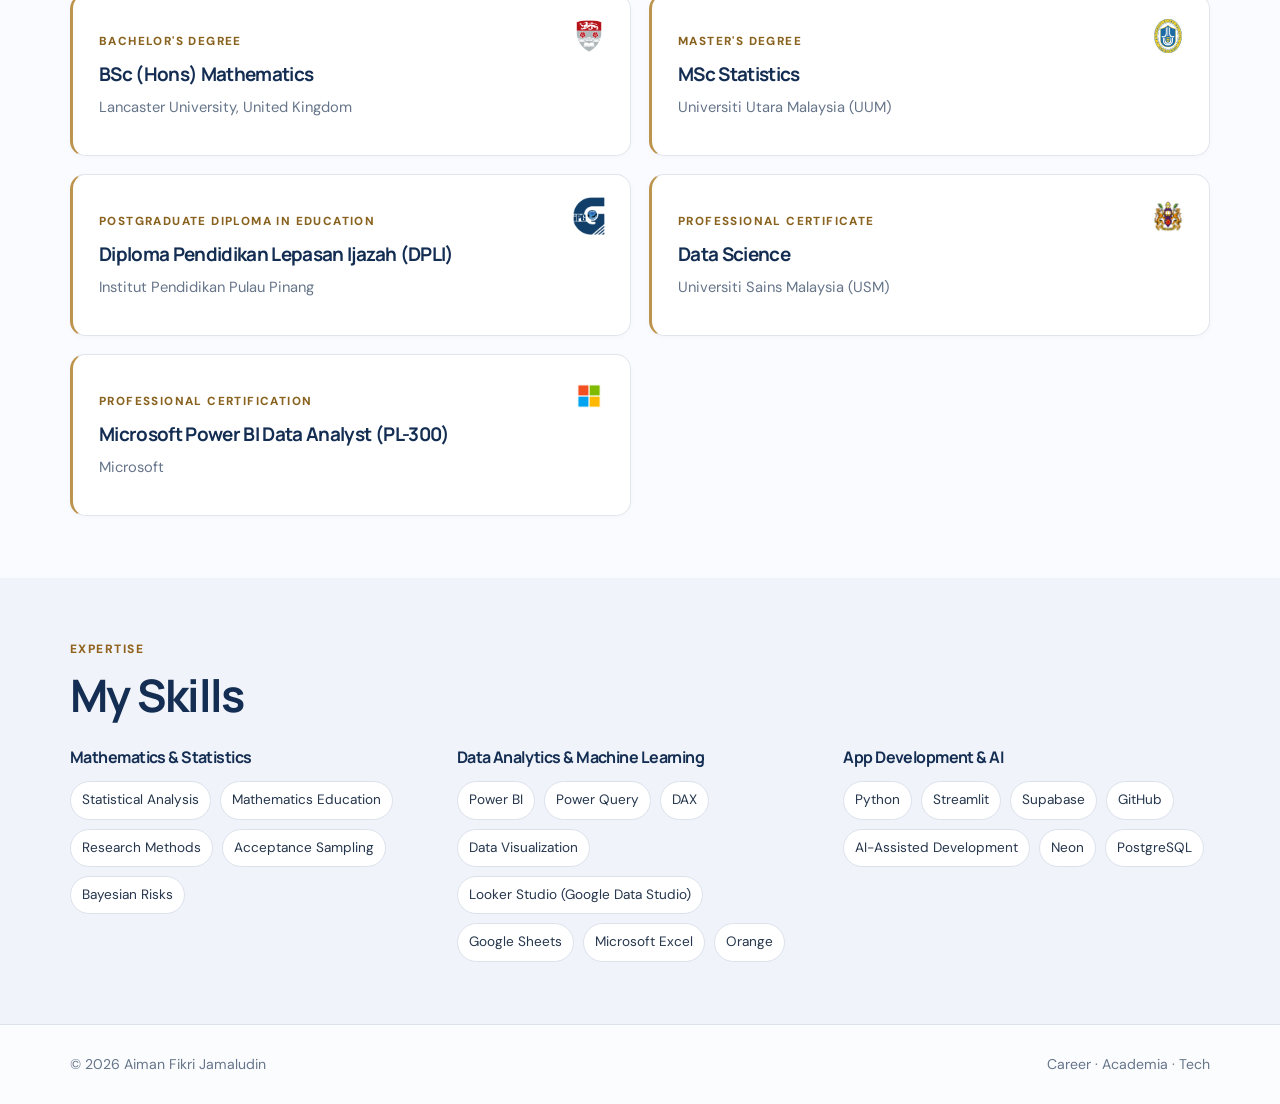
==== commit a10c3225: "Simplify My IP headings and feature card text" ====
--- a/index.html
+++ b/index.html
@@ -1 +1 @@
-<!doctype html><html lang="en"><head><meta charset="utf-8"><meta name="viewport" content="width=device-width,initial-scale=1"><meta name="theme-color" content="#142b3d"><meta name="description" content="Aiman Fikri Jamaludin 3 Pillars Portfolio: Career, Academia, and Tech."><title>AIMAN FIKRI JAMALUDIN | 3 PILLARS PORTFOLIO</title><link rel="stylesheet" href="assets/style.css?v=2.7"></head><body><a class="skip" href="#main">Skip to content</a><header class="site-header"><nav class="nav container" aria-label="Main navigation"><a class="brand" href="index.html">aiman<span>fikri.</span></a><button class="menu-toggle" aria-label="Toggle navigation" aria-expanded="false" aria-controls="nav-links">☰</button><div class="nav-links" id="nav-links"><a href="index.html" aria-current="page">Home</a><a href="education.html">Career</a><a href="research.html">Academia</a><a href="technology.html">Tech</a></div></nav></header><main id="main"><section class="hero"><div class="container hero-grid"><div><div class="eyebrow">A professional journey</div><h1 class="name-heading">AIMAN FIKRI<br><span class="highlight">JAMALUDIN</span></h1><p class="portfolio-label">3 PILLARS PORTFOLIO</p></div><div class="portrait-card"><img class="profile-photo" src="assets/aiman-portrait-hq.jpg" onerror="this.onerror=null;this.src='assets/profile.svg'" alt="Portrait of Aiman Fikri Jamaludin" width="360" height="360"><div class="portrait-caption"><span>Educator · Researcher · Technologist</span><div class="portrait-socials" aria-label="Contact and social media" style="display:flex;flex-direction:row;align-items:center;justify-content:center;flex-wrap:nowrap;gap:12px;margin-top:12px;padding-top:12px;border-top:1px solid #e8eaf0;"><a class="portrait-social" style="display:inline-flex;flex:0 0 38px;align-items:center;justify-content:center;width:38px;height:38px;overflow:hidden;border:1px solid #dce2ec;border-radius:10px;" href="mailto:irkifnamia@gmail.com" aria-label="Email Aiman Fikri Jamaludin using Gmail" title="Gmail"><svg xmlns="http://www.w3.org/2000/svg" width="19" height="19" style="display:block;width:19px;height:19px;max-width:19px;max-height:19px;flex:none;" viewBox="0 0 24 24" aria-hidden="true" focusable="false"><path fill="#4285F4" d="M2 5.5v13h4V9.1L2 5.5z"/><path fill="#34A853" d="M18 9.1v9.4h4v-13l-4 3.6z"/><path fill="#EA4335" d="M2 5.5 4.5 4 12 9.7 19.5 4 22 5.5 12 13 2 5.5z"/><path fill="#C5221F" d="M2 5.5 4.5 4 6 5.1v4L2 5.5z"/><path fill="#FBBC04" d="M18 5.1 19.5 4 22 5.5 18 9.1v-4z"/></svg></a><a class="portrait-social" style="display:inline-flex;flex:0 0 38px;align-items:center;justify-content:center;width:38px;height:38px;overflow:hidden;border:1px solid #dce2ec;border-radius:10px;" href="https://www.tiktok.com/@aiman.fikri.90" target="_blank" rel="noopener noreferrer" aria-label="Visit Aiman Fikri Jamaludin on TikTok" title="TikTok"><svg xmlns="http://www.w3.org/2000/svg" width="19" height="19" style="display:block;width:19px;height:19px;max-width:19px;max-height:19px;flex:none;" viewBox="0 0 24 24" aria-hidden="true" focusable="false"><path fill="currentColor" d="M16.8 2c.25 2.4 1.55 3.9 4.2 4.05v3.7a9.4 9.4 0 0 1-4.2-1.18v6.73a6.5 6.5 0 1 1-6.5-6.5c.42 0 .84.04 1.22.12v3.83a3 3 0 1 0 1.75 2.75V2h3.53z"/></svg></a><a class="portrait-social" style="display:inline-flex;flex:0 0 38px;align-items:center;justify-content:center;width:38px;height:38px;overflow:hidden;border:1px solid #dce2ec;border-radius:10px;" href="https://www.linkedin.com/in/aiman-fikri-jamaludin-20189a215" target="_blank" rel="noopener noreferrer" aria-label="Visit Aiman Fikri Jamaludin on LinkedIn" title="LinkedIn"><svg xmlns="http://www.w3.org/2000/svg" width="19" height="19" style="display:block;width:19px;height:19px;max-width:19px;max-height:19px;flex:none;" viewBox="0 0 24 24" aria-hidden="true" focusable="false"><rect x="2" y="2" width="20" height="20" rx="3" fill="#0A66C2"/><path fill="#fff" d="M6 9.5h2.5V18H6zm1.25-4.3a1.45 1.45 0 1 1 0 2.9 1.45 1.45 0 0 1 0-2.9zM10 9.5h2.4v1.15c.35-.65 1.1-1.35 2.45-1.35 2.65 0 3.15 1.65 3.15 3.8V18h-2.5v-4.3c0-1.05-.02-2.4-1.48-2.4-1.48 0-1.7 1.15-1.7 2.32V18H10z"/></svg></a><a class="portrait-social" style="display:inline-flex;flex:0 0 38px;align-items:center;justify-content:center;width:38px;height:38px;overflow:hidden;border:1px solid #dce2ec;border-radius:10px;" href="https://github.com/irkifnamia" target="_blank" rel="noopener noreferrer" aria-label="Visit Aiman Fikri Jamaludin on GitHub" title="GitHub"><svg xmlns="http://www.w3.org/2000/svg" width="19" height="19" style="display:block;width:19px;height:19px;max-width:19px;max-height:19px;flex:none;" viewBox="0 0 24 24" aria-hidden="true" focusable="false"><path fill="currentColor" d="M12 .9a11.1 11.1 0 0 0-3.51 21.63c.55.1.76-.24.76-.54v-2.08c-3.09.67-3.74-1.31-3.74-1.31-.5-1.28-1.23-1.62-1.23-1.62-1.01-.7.08-.68.08-.68 1.12.08 1.71 1.15 1.71 1.15.99 1.7 2.59 1.21 3.22.93.1-.72.39-1.21.7-1.49-2.47-.28-5.07-1.23-5.07-5.49 0-1.21.43-2.2 1.15-2.98-.12-.29-.5-1.41.11-2.94 0 0 .94-.3 3.05 1.14a10.5 10.5 0 0 1 5.55 0c2.11-1.44 3.04-1.14 3.04-1.14.61 1.53.23 2.65.11 2.94.72.78 1.15 1.77 1.15 2.98 0 4.27-2.61 5.2-5.09 5.48.4.35.75 1.02.75 2.07v3.07c0 .3.2.65.77.54A11.1 11.1 0 0 0 12 .9z"/></svg></a><a class="portrait-social" style="display:inline-flex;flex:0 0 38px;align-items:center;justify-content:center;width:38px;height:38px;overflow:hidden;border:1px solid #dce2ec;border-radius:10px;" href="https://scholar.google.com/citations?user=-RH-keoAAAAJ&amp;hl=en" target="_blank" rel="noopener noreferrer" aria-label="Visit Aiman Fikri Jamaludin on Google Scholar" title="Google Scholar"><svg xmlns="http://www.w3.org/2000/svg" width="19" height="19" style="display:block;width:19px;height:19px;max-width:19px;max-height:19px;flex:none;" viewBox="0 0 24 24" aria-hidden="true" focusable="false"><path fill="#4285F4" d="M12 2 1 9l11 7 11-7L12 2Z"/><path fill="#174EA6" d="M5 12v5c0 1.3 3.1 3 7 3s7-1.7 7-3v-5l-7 4-7-4Z"/><path fill="#F9AB00" d="M21 10v7h-2v-7h2Z"/></svg></a></div></div></div></div></section><section class="section section-tint" id="pillars"><div class="container"><div class="eyebrow">Explore my three pillars</div><h2>My Portfolio</h2><div class="cards"><article class="card"><div class="num">01 / CAREER</div><span class="pillar-icon" aria-hidden="true">👔</span><h3>Career</h3><p>Teaching, innovation and professional achievements.</p><div class="tag-list"><span class="tag">Education</span><span class="tag">Teaching</span><span class="tag">CQI</span></div><a class="more" href="education.html">Explore Career →</a></article><article class="card"><div class="num">02 / ACADEMIA</div><span class="pillar-icon" aria-hidden="true">🎓</span><h3>Academia</h3><p>PhD, publications and research contributions.</p><div class="tag-list"><span class="tag">PhD</span><span class="tag">Statistics</span><span class="tag">Publications</span></div><a class="more" href="research.html">Explore Academia →</a></article><article class="card"><div class="num">03 / TECH</div><span class="pillar-icon" aria-hidden="true">💻</span><h3>Tech</h3><p>Data analytics, AI and application development.</p><div class="tag-list"><span class="tag">Analytics</span><span class="tag">Power BI</span><span class="tag">AI</span></div><a class="more" href="technology.html">Explore Tech →</a></article></div></div></section><section class="section ip-feature-section" id="intellectual-property"><div class="container"><div class="eyebrow">Original Work &amp; Innovation</div><h2>My IP</h2><a class="ip-feature-card" href="intellectual-property.html" aria-label="Explore my intellectual properties"><div class="ip-feature-copy"><span class="ip-feature-kicker">INTELLECTUAL PROPERTY</span><h3>Explore My Intellectual Properties</h3><p>Original work, innovations and creative contributions.</p></div><span class="ip-feature-arrow" aria-hidden="true">↗</span></a></div></section><section class="section background-section" id="background"><div class="container"><div class="eyebrow">Academic Background</div><h2>My Qualifications</h2><div class="qualification-grid"><article class="qualification-item"><img class="qualification-logo" src="assets/logos/lancaster.png" alt="Lancaster University logo" width="38" height="38" loading="lazy" decoding="async"><span class="qualification-type">Bachelor's Degree</span><h3>BSc (Hons) Mathematics</h3><p>Lancaster University, United Kingdom</p></article><article class="qualification-item"><img class="qualification-logo" src="assets/logos/uum.png" alt="Universiti Utara Malaysia logo" width="38" height="38" loading="lazy" decoding="async"><span class="qualification-type">Master's Degree</span><h3>MSc Statistics</h3><p>Universiti Utara Malaysia (UUM)</p></article><article class="qualification-item"><img class="qualification-logo" src="assets/logos/ippp.png" alt="Institut Pendidikan Pulau Pinang logo" width="38" height="38" loading="lazy" decoding="async"><span class="qualification-type">Postgraduate Diploma in Education</span><h3>Diploma Pendidikan Lepasan Ijazah (DPLI)</h3><p>Institut Pendidikan Pulau Pinang</p></article><article class="qualification-item"><img class="qualification-logo" src="assets/logos/usm.png" alt="Universiti Sains Malaysia logo" width="38" height="38" loading="lazy" decoding="async"><span class="qualification-type">Professional Certificate</span><h3>Data Science</h3><p>Universiti Sains Malaysia (USM)</p></article><article class="qualification-item"><img class="qualification-logo" src="assets/logos/microsoft.png" alt="Microsoft logo" width="38" height="38" loading="lazy" decoding="async"><span class="qualification-type">Professional Certification</span><h3>Microsoft Power BI Data Analyst (PL-300)</h3><p>Microsoft</p></article></div></div></section><section class="section skills-section" id="skills"><div class="container"><div class="eyebrow">Expertise</div><h2>My Skills</h2><div class="skills-groups"><div class="skill-group"><h3>Mathematics &amp; Statistics</h3><div class="skill-pills"><span>Statistical Analysis</span><span>Mathematics Education</span><span>Research Methods</span><span>Acceptance Sampling</span><span>Bayesian Risks</span></div></div><div class="skill-group"><h3>Data Analytics &amp; Machine Learning</h3><div class="skill-pills"><span>Power BI</span><span>Power Query</span><span>DAX</span><span>Data Visualization</span><span>Looker Studio (Google Data Studio)</span><span>Google Sheets</span><span>Microsoft Excel</span><span>Orange</span></div></div><div class="skill-group"><h3>App Development &amp; AI</h3><div class="skill-pills"><span>Python</span><span>Streamlit</span><span>Supabase</span><span>GitHub</span><span>AI-Assisted Development</span><span>Neon</span><span>PostgreSQL</span></div></div></div></div></section></main><footer class="footer"><div class="container footer-inner"><span>© <span id="year"></span> Aiman Fikri Jamaludin</span><span>Career · Academia · Tech</span></div></footer><script src="assets/script.js" defer></script></body></html>+<!doctype html><html lang="en"><head><meta charset="utf-8"><meta name="viewport" content="width=device-width,initial-scale=1"><meta name="theme-color" content="#142b3d"><meta name="description" content="Aiman Fikri Jamaludin 3 Pillars Portfolio: Career, Academia, and Tech."><title>AIMAN FIKRI JAMALUDIN | 3 PILLARS PORTFOLIO</title><link rel="stylesheet" href="assets/style.css?v=2.7"></head><body><a class="skip" href="#main">Skip to content</a><header class="site-header"><nav class="nav container" aria-label="Main navigation"><a class="brand" href="index.html">aiman<span>fikri.</span></a><button class="menu-toggle" aria-label="Toggle navigation" aria-expanded="false" aria-controls="nav-links">☰</button><div class="nav-links" id="nav-links"><a href="index.html" aria-current="page">Home</a><a href="education.html">Career</a><a href="research.html">Academia</a><a href="technology.html">Tech</a></div></nav></header><main id="main"><section class="hero"><div class="container hero-grid"><div><div class="eyebrow">A professional journey</div><h1 class="name-heading">AIMAN FIKRI<br><span class="highlight">JAMALUDIN</span></h1><p class="portfolio-label">3 PILLARS PORTFOLIO</p></div><div class="portrait-card"><img class="profile-photo" src="assets/aiman-portrait-hq.jpg" onerror="this.onerror=null;this.src='assets/profile.svg'" alt="Portrait of Aiman Fikri Jamaludin" width="360" height="360"><div class="portrait-caption"><span>Educator · Researcher · Technologist</span><div class="portrait-socials" aria-label="Contact and social media" style="display:flex;flex-direction:row;align-items:center;justify-content:center;flex-wrap:nowrap;gap:12px;margin-top:12px;padding-top:12px;border-top:1px solid #e8eaf0;"><a class="portrait-social" style="display:inline-flex;flex:0 0 38px;align-items:center;justify-content:center;width:38px;height:38px;overflow:hidden;border:1px solid #dce2ec;border-radius:10px;" href="mailto:irkifnamia@gmail.com" aria-label="Email Aiman Fikri Jamaludin using Gmail" title="Gmail"><svg xmlns="http://www.w3.org/2000/svg" width="19" height="19" style="display:block;width:19px;height:19px;max-width:19px;max-height:19px;flex:none;" viewBox="0 0 24 24" aria-hidden="true" focusable="false"><path fill="#4285F4" d="M2 5.5v13h4V9.1L2 5.5z"/><path fill="#34A853" d="M18 9.1v9.4h4v-13l-4 3.6z"/><path fill="#EA4335" d="M2 5.5 4.5 4 12 9.7 19.5 4 22 5.5 12 13 2 5.5z"/><path fill="#C5221F" d="M2 5.5 4.5 4 6 5.1v4L2 5.5z"/><path fill="#FBBC04" d="M18 5.1 19.5 4 22 5.5 18 9.1v-4z"/></svg></a><a class="portrait-social" style="display:inline-flex;flex:0 0 38px;align-items:center;justify-content:center;width:38px;height:38px;overflow:hidden;border:1px solid #dce2ec;border-radius:10px;" href="https://www.tiktok.com/@aiman.fikri.90" target="_blank" rel="noopener noreferrer" aria-label="Visit Aiman Fikri Jamaludin on TikTok" title="TikTok"><svg xmlns="http://www.w3.org/2000/svg" width="19" height="19" style="display:block;width:19px;height:19px;max-width:19px;max-height:19px;flex:none;" viewBox="0 0 24 24" aria-hidden="true" focusable="false"><path fill="currentColor" d="M16.8 2c.25 2.4 1.55 3.9 4.2 4.05v3.7a9.4 9.4 0 0 1-4.2-1.18v6.73a6.5 6.5 0 1 1-6.5-6.5c.42 0 .84.04 1.22.12v3.83a3 3 0 1 0 1.75 2.75V2h3.53z"/></svg></a><a class="portrait-social" style="display:inline-flex;flex:0 0 38px;align-items:center;justify-content:center;width:38px;height:38px;overflow:hidden;border:1px solid #dce2ec;border-radius:10px;" href="https://www.linkedin.com/in/aiman-fikri-jamaludin-20189a215" target="_blank" rel="noopener noreferrer" aria-label="Visit Aiman Fikri Jamaludin on LinkedIn" title="LinkedIn"><svg xmlns="http://www.w3.org/2000/svg" width="19" height="19" style="display:block;width:19px;height:19px;max-width:19px;max-height:19px;flex:none;" viewBox="0 0 24 24" aria-hidden="true" focusable="false"><rect x="2" y="2" width="20" height="20" rx="3" fill="#0A66C2"/><path fill="#fff" d="M6 9.5h2.5V18H6zm1.25-4.3a1.45 1.45 0 1 1 0 2.9 1.45 1.45 0 0 1 0-2.9zM10 9.5h2.4v1.15c.35-.65 1.1-1.35 2.45-1.35 2.65 0 3.15 1.65 3.15 3.8V18h-2.5v-4.3c0-1.05-.02-2.4-1.48-2.4-1.48 0-1.7 1.15-1.7 2.32V18H10z"/></svg></a><a class="portrait-social" style="display:inline-flex;flex:0 0 38px;align-items:center;justify-content:center;width:38px;height:38px;overflow:hidden;border:1px solid #dce2ec;border-radius:10px;" href="https://github.com/irkifnamia" target="_blank" rel="noopener noreferrer" aria-label="Visit Aiman Fikri Jamaludin on GitHub" title="GitHub"><svg xmlns="http://www.w3.org/2000/svg" width="19" height="19" style="display:block;width:19px;height:19px;max-width:19px;max-height:19px;flex:none;" viewBox="0 0 24 24" aria-hidden="true" focusable="false"><path fill="currentColor" d="M12 .9a11.1 11.1 0 0 0-3.51 21.63c.55.1.76-.24.76-.54v-2.08c-3.09.67-3.74-1.31-3.74-1.31-.5-1.28-1.23-1.62-1.23-1.62-1.01-.7.08-.68.08-.68 1.12.08 1.71 1.15 1.71 1.15.99 1.7 2.59 1.21 3.22.93.1-.72.39-1.21.7-1.49-2.47-.28-5.07-1.23-5.07-5.49 0-1.21.43-2.2 1.15-2.98-.12-.29-.5-1.41.11-2.94 0 0 .94-.3 3.05 1.14a10.5 10.5 0 0 1 5.55 0c2.11-1.44 3.04-1.14 3.04-1.14.61 1.53.23 2.65.11 2.94.72.78 1.15 1.77 1.15 2.98 0 4.27-2.61 5.2-5.09 5.48.4.35.75 1.02.75 2.07v3.07c0 .3.2.65.77.54A11.1 11.1 0 0 0 12 .9z"/></svg></a><a class="portrait-social" style="display:inline-flex;flex:0 0 38px;align-items:center;justify-content:center;width:38px;height:38px;overflow:hidden;border:1px solid #dce2ec;border-radius:10px;" href="https://scholar.google.com/citations?user=-RH-keoAAAAJ&amp;hl=en" target="_blank" rel="noopener noreferrer" aria-label="Visit Aiman Fikri Jamaludin on Google Scholar" title="Google Scholar"><svg xmlns="http://www.w3.org/2000/svg" width="19" height="19" style="display:block;width:19px;height:19px;max-width:19px;max-height:19px;flex:none;" viewBox="0 0 24 24" aria-hidden="true" focusable="false"><path fill="#4285F4" d="M12 2 1 9l11 7 11-7L12 2Z"/><path fill="#174EA6" d="M5 12v5c0 1.3 3.1 3 7 3s7-1.7 7-3v-5l-7 4-7-4Z"/><path fill="#F9AB00" d="M21 10v7h-2v-7h2Z"/></svg></a></div></div></div></div></section><section class="section section-tint" id="pillars"><div class="container"><div class="eyebrow">Explore my three pillars</div><h2>My Portfolio</h2><div class="cards"><article class="card"><div class="num">01 / CAREER</div><span class="pillar-icon" aria-hidden="true">👔</span><h3>Career</h3><p>Teaching, innovation and professional achievements.</p><div class="tag-list"><span class="tag">Education</span><span class="tag">Teaching</span><span class="tag">CQI</span></div><a class="more" href="education.html">Explore Career →</a></article><article class="card"><div class="num">02 / ACADEMIA</div><span class="pillar-icon" aria-hidden="true">🎓</span><h3>Academia</h3><p>PhD, publications and research contributions.</p><div class="tag-list"><span class="tag">PhD</span><span class="tag">Statistics</span><span class="tag">Publications</span></div><a class="more" href="research.html">Explore Academia →</a></article><article class="card"><div class="num">03 / TECH</div><span class="pillar-icon" aria-hidden="true">💻</span><h3>Tech</h3><p>Data analytics, AI and application development.</p><div class="tag-list"><span class="tag">Analytics</span><span class="tag">Power BI</span><span class="tag">AI</span></div><a class="more" href="technology.html">Explore Tech →</a></article></div></div></section><section class="section ip-feature-section" id="intellectual-property"><div class="container"><div class="eyebrow">Intellectual Property</div><h2>My IP</h2><a class="ip-feature-card" href="intellectual-property.html" aria-label="Explore my intellectual properties"><div class="ip-feature-copy"><span class="ip-feature-kicker">Explore Intellectual Properties</span><p>Original work, innovations and creative contributions.</p></div><span class="ip-feature-arrow" aria-hidden="true">↗</span></a></div></section><section class="section background-section" id="background"><div class="container"><div class="eyebrow">Academic Background</div><h2>My Qualifications</h2><div class="qualification-grid"><article class="qualification-item"><img class="qualification-logo" src="assets/logos/lancaster.png" alt="Lancaster University logo" width="38" height="38" loading="lazy" decoding="async"><span class="qualification-type">Bachelor's Degree</span><h3>BSc (Hons) Mathematics</h3><p>Lancaster University, United Kingdom</p></article><article class="qualification-item"><img class="qualification-logo" src="assets/logos/uum.png" alt="Universiti Utara Malaysia logo" width="38" height="38" loading="lazy" decoding="async"><span class="qualification-type">Master's Degree</span><h3>MSc Statistics</h3><p>Universiti Utara Malaysia (UUM)</p></article><article class="qualification-item"><img class="qualification-logo" src="assets/logos/ippp.png" alt="Institut Pendidikan Pulau Pinang logo" width="38" height="38" loading="lazy" decoding="async"><span class="qualification-type">Postgraduate Diploma in Education</span><h3>Diploma Pendidikan Lepasan Ijazah (DPLI)</h3><p>Institut Pendidikan Pulau Pinang</p></article><article class="qualification-item"><img class="qualification-logo" src="assets/logos/usm.png" alt="Universiti Sains Malaysia logo" width="38" height="38" loading="lazy" decoding="async"><span class="qualification-type">Professional Certificate</span><h3>Data Science</h3><p>Universiti Sains Malaysia (USM)</p></article><article class="qualification-item"><img class="qualification-logo" src="assets/logos/microsoft.png" alt="Microsoft logo" width="38" height="38" loading="lazy" decoding="async"><span class="qualification-type">Professional Certification</span><h3>Microsoft Power BI Data Analyst (PL-300)</h3><p>Microsoft</p></article></div></div></section><section class="section skills-section" id="skills"><div class="container"><div class="eyebrow">Expertise</div><h2>My Skills</h2><div class="skills-groups"><div class="skill-group"><h3>Mathematics &amp; Statistics</h3><div class="skill-pills"><span>Statistical Analysis</span><span>Mathematics Education</span><span>Research Methods</span><span>Acceptance Sampling</span><span>Bayesian Risks</span></div></div><div class="skill-group"><h3>Data Analytics &amp; Machine Learning</h3><div class="skill-pills"><span>Power BI</span><span>Power Query</span><span>DAX</span><span>Data Visualization</span><span>Looker Studio (Google Data Studio)</span><span>Google Sheets</span><span>Microsoft Excel</span><span>Orange</span></div></div><div class="skill-group"><h3>App Development &amp; AI</h3><div class="skill-pills"><span>Python</span><span>Streamlit</span><span>Supabase</span><span>GitHub</span><span>AI-Assisted Development</span><span>Neon</span><span>PostgreSQL</span></div></div></div></div></section></main><footer class="footer"><div class="container footer-inner"><span>© <span id="year"></span> Aiman Fikri Jamaludin</span><span>Career · Academia · Tech</span></div></footer><script src="assets/script.js" defer></script></body></html>
--- a/assets/style.css
+++ b/assets/style.css
@@ -215,3 +215,15 @@
 .page-hero .lead{font-size:1rem;line-height:1.7;max-width:700px}
 @media(max-width:850px){.page-hero .lead{font-size:.98rem;line-height:1.7}}
 @media(max-width:540px){.page-hero .lead{font-size:.96rem;line-height:1.7}}
+
+/* V2.7 — featured IP section */
+.ip-feature-section{background:#fbfcfe}
+.ip-feature-card{display:flex;align-items:center;justify-content:space-between;gap:22px;padding:30px 34px;background:#fff;border:1px solid #dce2ec;border-left:4px solid #b88936;border-radius:16px;box-shadow:0 3px 14px rgba(20,45,82,.035);text-decoration:none;transition:border-color .2s ease,box-shadow .2s ease,transform .2s ease}
+.ip-feature-card h3{font-size:clamp(1.15rem,2.4vw,1.5rem);margin:8px 0}
+.ip-feature-card p{color:var(--muted);font-size:.94rem;margin:0}
+.ip-feature-kicker{font-size:.72rem;letter-spacing:.13em;font-weight:800;color:#926a28}
+.ip-feature-arrow{display:inline-flex;align-items:center;justify-content:center;flex:none;width:43px;height:43px;border:1px solid #e2e6ec;border-radius:12px;font-size:1.35rem;color:#97712e}
+.ip-feature-card:hover{border-color:#c9af7e;box-shadow:0 8px 25px rgba(20,45,82,.08);transform:translateY(-2px)}
+.ip-feature-card:focus-visible{outline:3px solid #b88936;outline-offset:3px}
+@media(max-width:540px){.ip-feature-card{padding:23px 20px;gap:12px}.ip-feature-arrow{width:36px;height:36px}.ip-feature-card p{font-size:.87rem}}
+@media(prefers-reduced-motion:reduce){.ip-feature-card{transition:none}.ip-feature-card:hover{transform:none}}
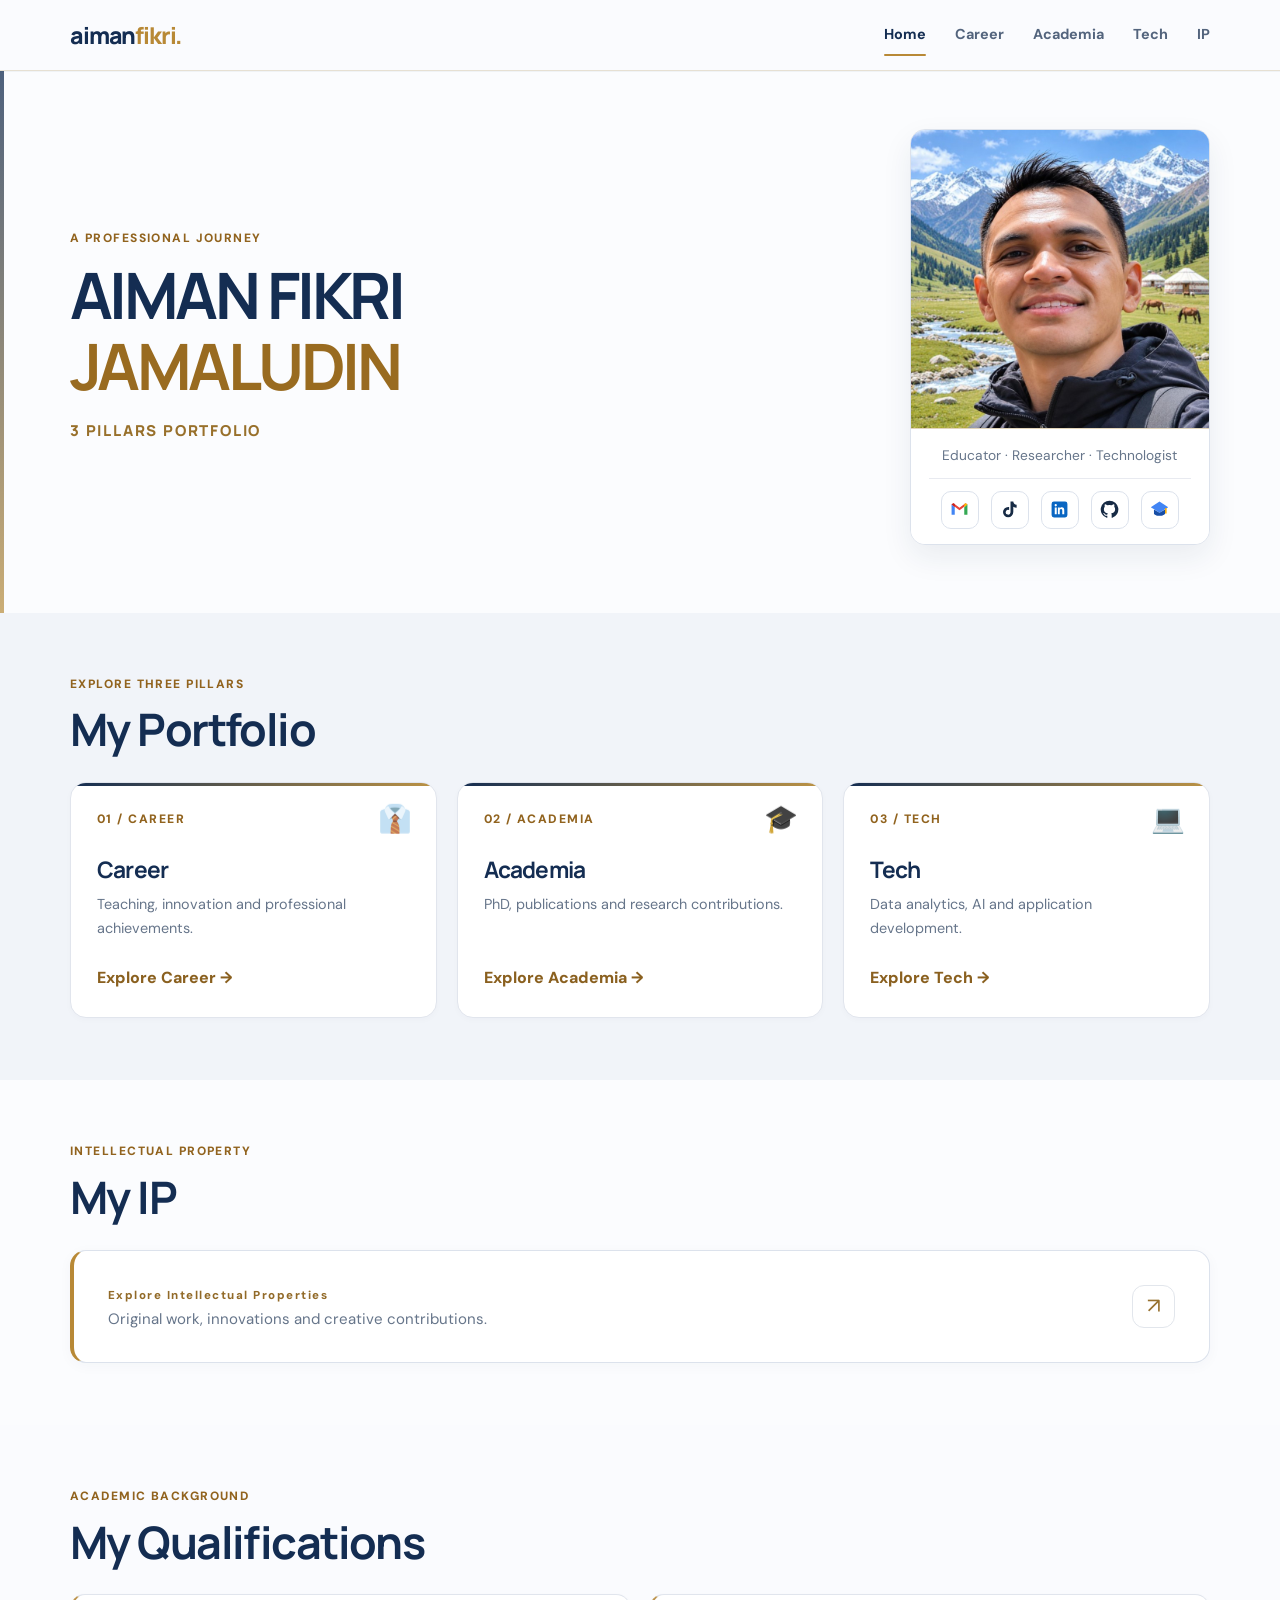
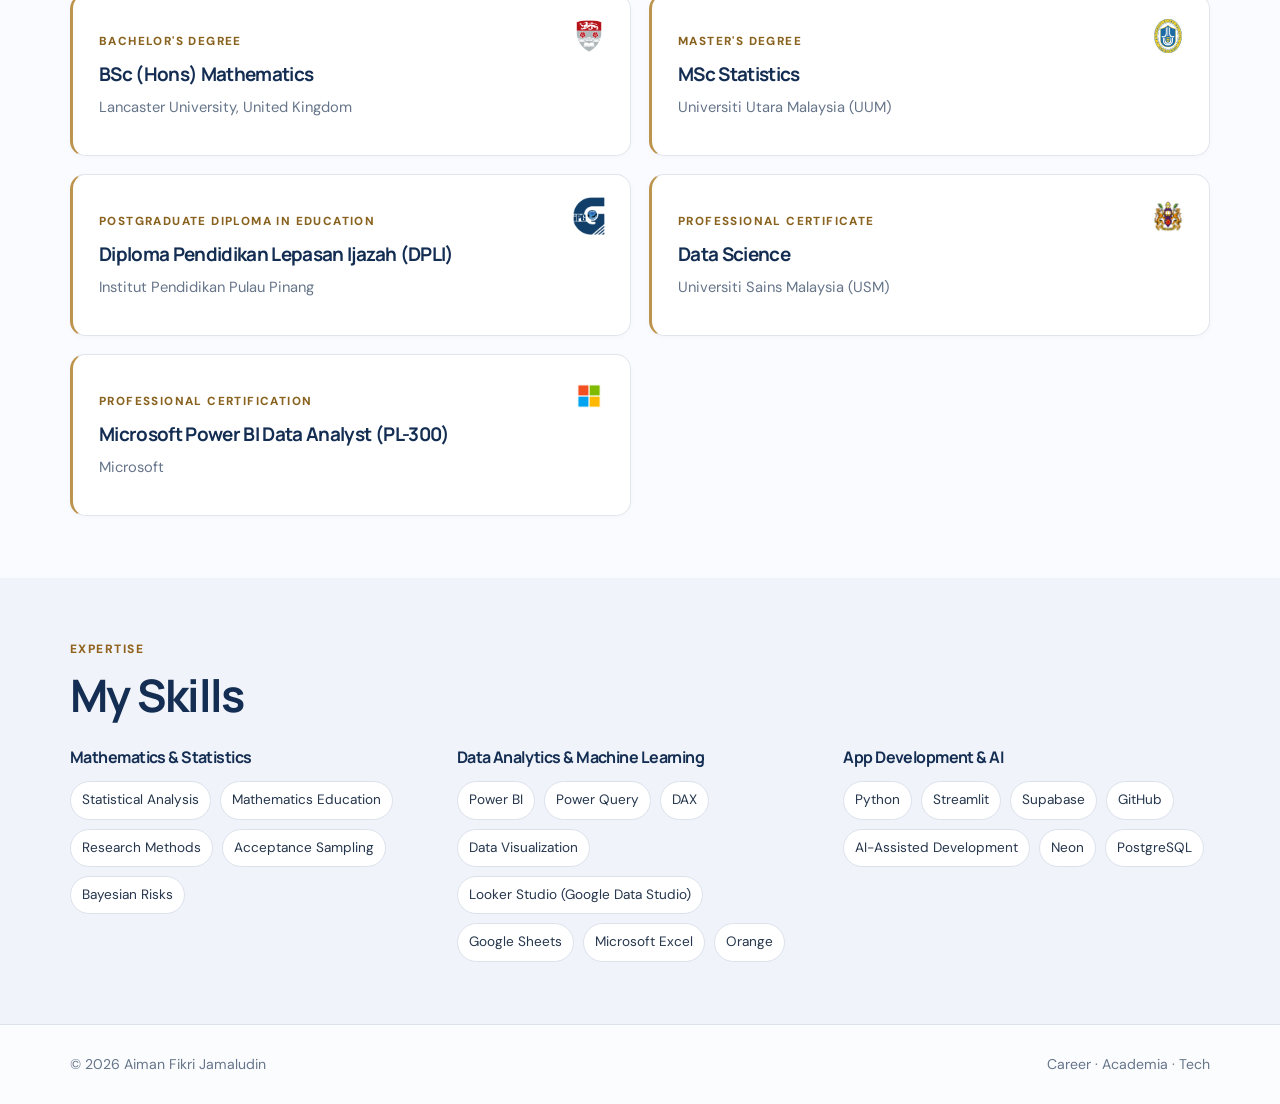
==== commit a6c04fad: "Add IP to navigation and shorten three pillars heading" ====
--- a/index.html
+++ b/index.html
@@ -1 +1 @@
-<!doctype html><html lang="en"><head><meta charset="utf-8"><meta name="viewport" content="width=device-width,initial-scale=1"><meta name="theme-color" content="#142b3d"><meta name="description" content="Aiman Fikri Jamaludin 3 Pillars Portfolio: Career, Academia, and Tech."><title>AIMAN FIKRI JAMALUDIN | 3 PILLARS PORTFOLIO</title><link rel="stylesheet" href="assets/style.css?v=2.7"></head><body><a class="skip" href="#main">Skip to content</a><header class="site-header"><nav class="nav container" aria-label="Main navigation"><a class="brand" href="index.html">aiman<span>fikri.</span></a><button class="menu-toggle" aria-label="Toggle navigation" aria-expanded="false" aria-controls="nav-links">☰</button><div class="nav-links" id="nav-links"><a href="index.html" aria-current="page">Home</a><a href="education.html">Career</a><a href="research.html">Academia</a><a href="technology.html">Tech</a></div></nav></header><main id="main"><section class="hero"><div class="container hero-grid"><div><div class="eyebrow">A professional journey</div><h1 class="name-heading">AIMAN FIKRI<br><span class="highlight">JAMALUDIN</span></h1><p class="portfolio-label">3 PILLARS PORTFOLIO</p></div><div class="portrait-card"><img class="profile-photo" src="assets/aiman-portrait-hq.jpg" onerror="this.onerror=null;this.src='assets/profile.svg'" alt="Portrait of Aiman Fikri Jamaludin" width="360" height="360"><div class="portrait-caption"><span>Educator · Researcher · Technologist</span><div class="portrait-socials" aria-label="Contact and social media" style="display:flex;flex-direction:row;align-items:center;justify-content:center;flex-wrap:nowrap;gap:12px;margin-top:12px;padding-top:12px;border-top:1px solid #e8eaf0;"><a class="portrait-social" style="display:inline-flex;flex:0 0 38px;align-items:center;justify-content:center;width:38px;height:38px;overflow:hidden;border:1px solid #dce2ec;border-radius:10px;" href="mailto:irkifnamia@gmail.com" aria-label="Email Aiman Fikri Jamaludin using Gmail" title="Gmail"><svg xmlns="http://www.w3.org/2000/svg" width="19" height="19" style="display:block;width:19px;height:19px;max-width:19px;max-height:19px;flex:none;" viewBox="0 0 24 24" aria-hidden="true" focusable="false"><path fill="#4285F4" d="M2 5.5v13h4V9.1L2 5.5z"/><path fill="#34A853" d="M18 9.1v9.4h4v-13l-4 3.6z"/><path fill="#EA4335" d="M2 5.5 4.5 4 12 9.7 19.5 4 22 5.5 12 13 2 5.5z"/><path fill="#C5221F" d="M2 5.5 4.5 4 6 5.1v4L2 5.5z"/><path fill="#FBBC04" d="M18 5.1 19.5 4 22 5.5 18 9.1v-4z"/></svg></a><a class="portrait-social" style="display:inline-flex;flex:0 0 38px;align-items:center;justify-content:center;width:38px;height:38px;overflow:hidden;border:1px solid #dce2ec;border-radius:10px;" href="https://www.tiktok.com/@aiman.fikri.90" target="_blank" rel="noopener noreferrer" aria-label="Visit Aiman Fikri Jamaludin on TikTok" title="TikTok"><svg xmlns="http://www.w3.org/2000/svg" width="19" height="19" style="display:block;width:19px;height:19px;max-width:19px;max-height:19px;flex:none;" viewBox="0 0 24 24" aria-hidden="true" focusable="false"><path fill="currentColor" d="M16.8 2c.25 2.4 1.55 3.9 4.2 4.05v3.7a9.4 9.4 0 0 1-4.2-1.18v6.73a6.5 6.5 0 1 1-6.5-6.5c.42 0 .84.04 1.22.12v3.83a3 3 0 1 0 1.75 2.75V2h3.53z"/></svg></a><a class="portrait-social" style="display:inline-flex;flex:0 0 38px;align-items:center;justify-content:center;width:38px;height:38px;overflow:hidden;border:1px solid #dce2ec;border-radius:10px;" href="https://www.linkedin.com/in/aiman-fikri-jamaludin-20189a215" target="_blank" rel="noopener noreferrer" aria-label="Visit Aiman Fikri Jamaludin on LinkedIn" title="LinkedIn"><svg xmlns="http://www.w3.org/2000/svg" width="19" height="19" style="display:block;width:19px;height:19px;max-width:19px;max-height:19px;flex:none;" viewBox="0 0 24 24" aria-hidden="true" focusable="false"><rect x="2" y="2" width="20" height="20" rx="3" fill="#0A66C2"/><path fill="#fff" d="M6 9.5h2.5V18H6zm1.25-4.3a1.45 1.45 0 1 1 0 2.9 1.45 1.45 0 0 1 0-2.9zM10 9.5h2.4v1.15c.35-.65 1.1-1.35 2.45-1.35 2.65 0 3.15 1.65 3.15 3.8V18h-2.5v-4.3c0-1.05-.02-2.4-1.48-2.4-1.48 0-1.7 1.15-1.7 2.32V18H10z"/></svg></a><a class="portrait-social" style="display:inline-flex;flex:0 0 38px;align-items:center;justify-content:center;width:38px;height:38px;overflow:hidden;border:1px solid #dce2ec;border-radius:10px;" href="https://github.com/irkifnamia" target="_blank" rel="noopener noreferrer" aria-label="Visit Aiman Fikri Jamaludin on GitHub" title="GitHub"><svg xmlns="http://www.w3.org/2000/svg" width="19" height="19" style="display:block;width:19px;height:19px;max-width:19px;max-height:19px;flex:none;" viewBox="0 0 24 24" aria-hidden="true" focusable="false"><path fill="currentColor" d="M12 .9a11.1 11.1 0 0 0-3.51 21.63c.55.1.76-.24.76-.54v-2.08c-3.09.67-3.74-1.31-3.74-1.31-.5-1.28-1.23-1.62-1.23-1.62-1.01-.7.08-.68.08-.68 1.12.08 1.71 1.15 1.71 1.15.99 1.7 2.59 1.21 3.22.93.1-.72.39-1.21.7-1.49-2.47-.28-5.07-1.23-5.07-5.49 0-1.21.43-2.2 1.15-2.98-.12-.29-.5-1.41.11-2.94 0 0 .94-.3 3.05 1.14a10.5 10.5 0 0 1 5.55 0c2.11-1.44 3.04-1.14 3.04-1.14.61 1.53.23 2.65.11 2.94.72.78 1.15 1.77 1.15 2.98 0 4.27-2.61 5.2-5.09 5.48.4.35.75 1.02.75 2.07v3.07c0 .3.2.65.77.54A11.1 11.1 0 0 0 12 .9z"/></svg></a><a class="portrait-social" style="display:inline-flex;flex:0 0 38px;align-items:center;justify-content:center;width:38px;height:38px;overflow:hidden;border:1px solid #dce2ec;border-radius:10px;" href="https://scholar.google.com/citations?user=-RH-keoAAAAJ&amp;hl=en" target="_blank" rel="noopener noreferrer" aria-label="Visit Aiman Fikri Jamaludin on Google Scholar" title="Google Scholar"><svg xmlns="http://www.w3.org/2000/svg" width="19" height="19" style="display:block;width:19px;height:19px;max-width:19px;max-height:19px;flex:none;" viewBox="0 0 24 24" aria-hidden="true" focusable="false"><path fill="#4285F4" d="M12 2 1 9l11 7 11-7L12 2Z"/><path fill="#174EA6" d="M5 12v5c0 1.3 3.1 3 7 3s7-1.7 7-3v-5l-7 4-7-4Z"/><path fill="#F9AB00" d="M21 10v7h-2v-7h2Z"/></svg></a></div></div></div></div></section><section class="section section-tint" id="pillars"><div class="container"><div class="eyebrow">Explore my three pillars</div><h2>My Portfolio</h2><div class="cards"><article class="card"><div class="num">01 / CAREER</div><span class="pillar-icon" aria-hidden="true">👔</span><h3>Career</h3><p>Teaching, innovation and professional achievements.</p><div class="tag-list"><span class="tag">Education</span><span class="tag">Teaching</span><span class="tag">CQI</span></div><a class="more" href="education.html">Explore Career →</a></article><article class="card"><div class="num">02 / ACADEMIA</div><span class="pillar-icon" aria-hidden="true">🎓</span><h3>Academia</h3><p>PhD, publications and research contributions.</p><div class="tag-list"><span class="tag">PhD</span><span class="tag">Statistics</span><span class="tag">Publications</span></div><a class="more" href="research.html">Explore Academia →</a></article><article class="card"><div class="num">03 / TECH</div><span class="pillar-icon" aria-hidden="true">💻</span><h3>Tech</h3><p>Data analytics, AI and application development.</p><div class="tag-list"><span class="tag">Analytics</span><span class="tag">Power BI</span><span class="tag">AI</span></div><a class="more" href="technology.html">Explore Tech →</a></article></div></div></section><section class="section ip-feature-section" id="intellectual-property"><div class="container"><div class="eyebrow">Intellectual Property</div><h2>My IP</h2><a class="ip-feature-card" href="intellectual-property.html" aria-label="Explore my intellectual properties"><div class="ip-feature-copy"><span class="ip-feature-kicker">Explore Intellectual Properties</span><p>Original work, innovations and creative contributions.</p></div><span class="ip-feature-arrow" aria-hidden="true">↗</span></a></div></section><section class="section background-section" id="background"><div class="container"><div class="eyebrow">Academic Background</div><h2>My Qualifications</h2><div class="qualification-grid"><article class="qualification-item"><img class="qualification-logo" src="assets/logos/lancaster.png" alt="Lancaster University logo" width="38" height="38" loading="lazy" decoding="async"><span class="qualification-type">Bachelor's Degree</span><h3>BSc (Hons) Mathematics</h3><p>Lancaster University, United Kingdom</p></article><article class="qualification-item"><img class="qualification-logo" src="assets/logos/uum.png" alt="Universiti Utara Malaysia logo" width="38" height="38" loading="lazy" decoding="async"><span class="qualification-type">Master's Degree</span><h3>MSc Statistics</h3><p>Universiti Utara Malaysia (UUM)</p></article><article class="qualification-item"><img class="qualification-logo" src="assets/logos/ippp.png" alt="Institut Pendidikan Pulau Pinang logo" width="38" height="38" loading="lazy" decoding="async"><span class="qualification-type">Postgraduate Diploma in Education</span><h3>Diploma Pendidikan Lepasan Ijazah (DPLI)</h3><p>Institut Pendidikan Pulau Pinang</p></article><article class="qualification-item"><img class="qualification-logo" src="assets/logos/usm.png" alt="Universiti Sains Malaysia logo" width="38" height="38" loading="lazy" decoding="async"><span class="qualification-type">Professional Certificate</span><h3>Data Science</h3><p>Universiti Sains Malaysia (USM)</p></article><article class="qualification-item"><img class="qualification-logo" src="assets/logos/microsoft.png" alt="Microsoft logo" width="38" height="38" loading="lazy" decoding="async"><span class="qualification-type">Professional Certification</span><h3>Microsoft Power BI Data Analyst (PL-300)</h3><p>Microsoft</p></article></div></div></section><section class="section skills-section" id="skills"><div class="container"><div class="eyebrow">Expertise</div><h2>My Skills</h2><div class="skills-groups"><div class="skill-group"><h3>Mathematics &amp; Statistics</h3><div class="skill-pills"><span>Statistical Analysis</span><span>Mathematics Education</span><span>Research Methods</span><span>Acceptance Sampling</span><span>Bayesian Risks</span></div></div><div class="skill-group"><h3>Data Analytics &amp; Machine Learning</h3><div class="skill-pills"><span>Power BI</span><span>Power Query</span><span>DAX</span><span>Data Visualization</span><span>Looker Studio (Google Data Studio)</span><span>Google Sheets</span><span>Microsoft Excel</span><span>Orange</span></div></div><div class="skill-group"><h3>App Development &amp; AI</h3><div class="skill-pills"><span>Python</span><span>Streamlit</span><span>Supabase</span><span>GitHub</span><span>AI-Assisted Development</span><span>Neon</span><span>PostgreSQL</span></div></div></div></div></section></main><footer class="footer"><div class="container footer-inner"><span>© <span id="year"></span> Aiman Fikri Jamaludin</span><span>Career · Academia · Tech</span></div></footer><script src="assets/script.js" defer></script></body></html>+<!doctype html><html lang="en"><head><meta charset="utf-8"><meta name="viewport" content="width=device-width,initial-scale=1"><meta name="theme-color" content="#142b3d"><meta name="description" content="Aiman Fikri Jamaludin 3 Pillars Portfolio: Career, Academia, and Tech."><title>AIMAN FIKRI JAMALUDIN | 3 PILLARS PORTFOLIO</title><link rel="stylesheet" href="assets/style.css?v=2.7"></head><body><a class="skip" href="#main">Skip to content</a><header class="site-header"><nav class="nav container" aria-label="Main navigation"><a class="brand" href="index.html">aiman<span>fikri.</span></a><button class="menu-toggle" aria-label="Toggle navigation" aria-expanded="false" aria-controls="nav-links">☰</button><div class="nav-links" id="nav-links"><a href="index.html" aria-current="page">Home</a><a href="education.html">Career</a><a href="research.html">Academia</a><a href="technology.html">Tech</a><a href="intellectual-property.html">IP</a></div></nav></header><main id="main"><section class="hero"><div class="container hero-grid"><div><div class="eyebrow">A professional journey</div><h1 class="name-heading">AIMAN FIKRI<br><span class="highlight">JAMALUDIN</span></h1><p class="portfolio-label">3 PILLARS PORTFOLIO</p></div><div class="portrait-card"><img class="profile-photo" src="assets/aiman-portrait-hq.jpg" onerror="this.onerror=null;this.src='assets/profile.svg'" alt="Portrait of Aiman Fikri Jamaludin" width="360" height="360"><div class="portrait-caption"><span>Educator · Researcher · Technologist</span><div class="portrait-socials" aria-label="Contact and social media" style="display:flex;flex-direction:row;align-items:center;justify-content:center;flex-wrap:nowrap;gap:12px;margin-top:12px;padding-top:12px;border-top:1px solid #e8eaf0;"><a class="portrait-social" style="display:inline-flex;flex:0 0 38px;align-items:center;justify-content:center;width:38px;height:38px;overflow:hidden;border:1px solid #dce2ec;border-radius:10px;" href="mailto:irkifnamia@gmail.com" aria-label="Email Aiman Fikri Jamaludin using Gmail" title="Gmail"><svg xmlns="http://www.w3.org/2000/svg" width="19" height="19" style="display:block;width:19px;height:19px;max-width:19px;max-height:19px;flex:none;" viewBox="0 0 24 24" aria-hidden="true" focusable="false"><path fill="#4285F4" d="M2 5.5v13h4V9.1L2 5.5z"/><path fill="#34A853" d="M18 9.1v9.4h4v-13l-4 3.6z"/><path fill="#EA4335" d="M2 5.5 4.5 4 12 9.7 19.5 4 22 5.5 12 13 2 5.5z"/><path fill="#C5221F" d="M2 5.5 4.5 4 6 5.1v4L2 5.5z"/><path fill="#FBBC04" d="M18 5.1 19.5 4 22 5.5 18 9.1v-4z"/></svg></a><a class="portrait-social" style="display:inline-flex;flex:0 0 38px;align-items:center;justify-content:center;width:38px;height:38px;overflow:hidden;border:1px solid #dce2ec;border-radius:10px;" href="https://www.tiktok.com/@aiman.fikri.90" target="_blank" rel="noopener noreferrer" aria-label="Visit Aiman Fikri Jamaludin on TikTok" title="TikTok"><svg xmlns="http://www.w3.org/2000/svg" width="19" height="19" style="display:block;width:19px;height:19px;max-width:19px;max-height:19px;flex:none;" viewBox="0 0 24 24" aria-hidden="true" focusable="false"><path fill="currentColor" d="M16.8 2c.25 2.4 1.55 3.9 4.2 4.05v3.7a9.4 9.4 0 0 1-4.2-1.18v6.73a6.5 6.5 0 1 1-6.5-6.5c.42 0 .84.04 1.22.12v3.83a3 3 0 1 0 1.75 2.75V2h3.53z"/></svg></a><a class="portrait-social" style="display:inline-flex;flex:0 0 38px;align-items:center;justify-content:center;width:38px;height:38px;overflow:hidden;border:1px solid #dce2ec;border-radius:10px;" href="https://www.linkedin.com/in/aiman-fikri-jamaludin-20189a215" target="_blank" rel="noopener noreferrer" aria-label="Visit Aiman Fikri Jamaludin on LinkedIn" title="LinkedIn"><svg xmlns="http://www.w3.org/2000/svg" width="19" height="19" style="display:block;width:19px;height:19px;max-width:19px;max-height:19px;flex:none;" viewBox="0 0 24 24" aria-hidden="true" focusable="false"><rect x="2" y="2" width="20" height="20" rx="3" fill="#0A66C2"/><path fill="#fff" d="M6 9.5h2.5V18H6zm1.25-4.3a1.45 1.45 0 1 1 0 2.9 1.45 1.45 0 0 1 0-2.9zM10 9.5h2.4v1.15c.35-.65 1.1-1.35 2.45-1.35 2.65 0 3.15 1.65 3.15 3.8V18h-2.5v-4.3c0-1.05-.02-2.4-1.48-2.4-1.48 0-1.7 1.15-1.7 2.32V18H10z"/></svg></a><a class="portrait-social" style="display:inline-flex;flex:0 0 38px;align-items:center;justify-content:center;width:38px;height:38px;overflow:hidden;border:1px solid #dce2ec;border-radius:10px;" href="https://github.com/irkifnamia" target="_blank" rel="noopener noreferrer" aria-label="Visit Aiman Fikri Jamaludin on GitHub" title="GitHub"><svg xmlns="http://www.w3.org/2000/svg" width="19" height="19" style="display:block;width:19px;height:19px;max-width:19px;max-height:19px;flex:none;" viewBox="0 0 24 24" aria-hidden="true" focusable="false"><path fill="currentColor" d="M12 .9a11.1 11.1 0 0 0-3.51 21.63c.55.1.76-.24.76-.54v-2.08c-3.09.67-3.74-1.31-3.74-1.31-.5-1.28-1.23-1.62-1.23-1.62-1.01-.7.08-.68.08-.68 1.12.08 1.71 1.15 1.71 1.15.99 1.7 2.59 1.21 3.22.93.1-.72.39-1.21.7-1.49-2.47-.28-5.07-1.23-5.07-5.49 0-1.21.43-2.2 1.15-2.98-.12-.29-.5-1.41.11-2.94 0 0 .94-.3 3.05 1.14a10.5 10.5 0 0 1 5.55 0c2.11-1.44 3.04-1.14 3.04-1.14.61 1.53.23 2.65.11 2.94.72.78 1.15 1.77 1.15 2.98 0 4.27-2.61 5.2-5.09 5.48.4.35.75 1.02.75 2.07v3.07c0 .3.2.65.77.54A11.1 11.1 0 0 0 12 .9z"/></svg></a><a class="portrait-social" style="display:inline-flex;flex:0 0 38px;align-items:center;justify-content:center;width:38px;height:38px;overflow:hidden;border:1px solid #dce2ec;border-radius:10px;" href="https://scholar.google.com/citations?user=-RH-keoAAAAJ&amp;hl=en" target="_blank" rel="noopener noreferrer" aria-label="Visit Aiman Fikri Jamaludin on Google Scholar" title="Google Scholar"><svg xmlns="http://www.w3.org/2000/svg" width="19" height="19" style="display:block;width:19px;height:19px;max-width:19px;max-height:19px;flex:none;" viewBox="0 0 24 24" aria-hidden="true" focusable="false"><path fill="#4285F4" d="M12 2 1 9l11 7 11-7L12 2Z"/><path fill="#174EA6" d="M5 12v5c0 1.3 3.1 3 7 3s7-1.7 7-3v-5l-7 4-7-4Z"/><path fill="#F9AB00" d="M21 10v7h-2v-7h2Z"/></svg></a></div></div></div></div></section><section class="section section-tint" id="pillars"><div class="container"><div class="eyebrow">Explore Three Pillars</div><h2>My Portfolio</h2><div class="cards"><article class="card"><div class="num">01 / CAREER</div><span class="pillar-icon" aria-hidden="true">👔</span><h3>Career</h3><p>Teaching, innovation and professional achievements.</p><div class="tag-list"><span class="tag">Education</span><span class="tag">Teaching</span><span class="tag">CQI</span></div><a class="more" href="education.html">Explore Career →</a></article><article class="card"><div class="num">02 / ACADEMIA</div><span class="pillar-icon" aria-hidden="true">🎓</span><h3>Academia</h3><p>PhD, publications and research contributions.</p><div class="tag-list"><span class="tag">PhD</span><span class="tag">Statistics</span><span class="tag">Publications</span></div><a class="more" href="research.html">Explore Academia →</a></article><article class="card"><div class="num">03 / TECH</div><span class="pillar-icon" aria-hidden="true">💻</span><h3>Tech</h3><p>Data analytics, AI and application development.</p><div class="tag-list"><span class="tag">Analytics</span><span class="tag">Power BI</span><span class="tag">AI</span></div><a class="more" href="technology.html">Explore Tech →</a></article></div></div></section><section class="section ip-feature-section" id="intellectual-property"><div class="container"><div class="eyebrow">Intellectual Property</div><h2>My IP</h2><a class="ip-feature-card" href="intellectual-property.html" aria-label="Explore my intellectual properties"><div class="ip-feature-copy"><span class="ip-feature-kicker">Explore Intellectual Properties</span><p>Original work, innovations and creative contributions.</p></div><span class="ip-feature-arrow" aria-hidden="true">↗</span></a></div></section><section class="section background-section" id="background"><div class="container"><div class="eyebrow">Academic Background</div><h2>My Qualifications</h2><div class="qualification-grid"><article class="qualification-item"><img class="qualification-logo" src="assets/logos/lancaster.png" alt="Lancaster University logo" width="38" height="38" loading="lazy" decoding="async"><span class="qualification-type">Bachelor's Degree</span><h3>BSc (Hons) Mathematics</h3><p>Lancaster University, United Kingdom</p></article><article class="qualification-item"><img class="qualification-logo" src="assets/logos/uum.png" alt="Universiti Utara Malaysia logo" width="38" height="38" loading="lazy" decoding="async"><span class="qualification-type">Master's Degree</span><h3>MSc Statistics</h3><p>Universiti Utara Malaysia (UUM)</p></article><article class="qualification-item"><img class="qualification-logo" src="assets/logos/ippp.png" alt="Institut Pendidikan Pulau Pinang logo" width="38" height="38" loading="lazy" decoding="async"><span class="qualification-type">Postgraduate Diploma in Education</span><h3>Diploma Pendidikan Lepasan Ijazah (DPLI)</h3><p>Institut Pendidikan Pulau Pinang</p></article><article class="qualification-item"><img class="qualification-logo" src="assets/logos/usm.png" alt="Universiti Sains Malaysia logo" width="38" height="38" loading="lazy" decoding="async"><span class="qualification-type">Professional Certificate</span><h3>Data Science</h3><p>Universiti Sains Malaysia (USM)</p></article><article class="qualification-item"><img class="qualification-logo" src="assets/logos/microsoft.png" alt="Microsoft logo" width="38" height="38" loading="lazy" decoding="async"><span class="qualification-type">Professional Certification</span><h3>Microsoft Power BI Data Analyst (PL-300)</h3><p>Microsoft</p></article></div></div></section><section class="section skills-section" id="skills"><div class="container"><div class="eyebrow">Expertise</div><h2>My Skills</h2><div class="skills-groups"><div class="skill-group"><h3>Mathematics &amp; Statistics</h3><div class="skill-pills"><span>Statistical Analysis</span><span>Mathematics Education</span><span>Research Methods</span><span>Acceptance Sampling</span><span>Bayesian Risks</span></div></div><div class="skill-group"><h3>Data Analytics &amp; Machine Learning</h3><div class="skill-pills"><span>Power BI</span><span>Power Query</span><span>DAX</span><span>Data Visualization</span><span>Looker Studio (Google Data Studio)</span><span>Google Sheets</span><span>Microsoft Excel</span><span>Orange</span></div></div><div class="skill-group"><h3>App Development &amp; AI</h3><div class="skill-pills"><span>Python</span><span>Streamlit</span><span>Supabase</span><span>GitHub</span><span>AI-Assisted Development</span><span>Neon</span><span>PostgreSQL</span></div></div></div></div></section></main><footer class="footer"><div class="container footer-inner"><span>© <span id="year"></span> Aiman Fikri Jamaludin</span><span>Career · Academia · Tech</span></div></footer><script src="assets/script.js" defer></script></body></html>
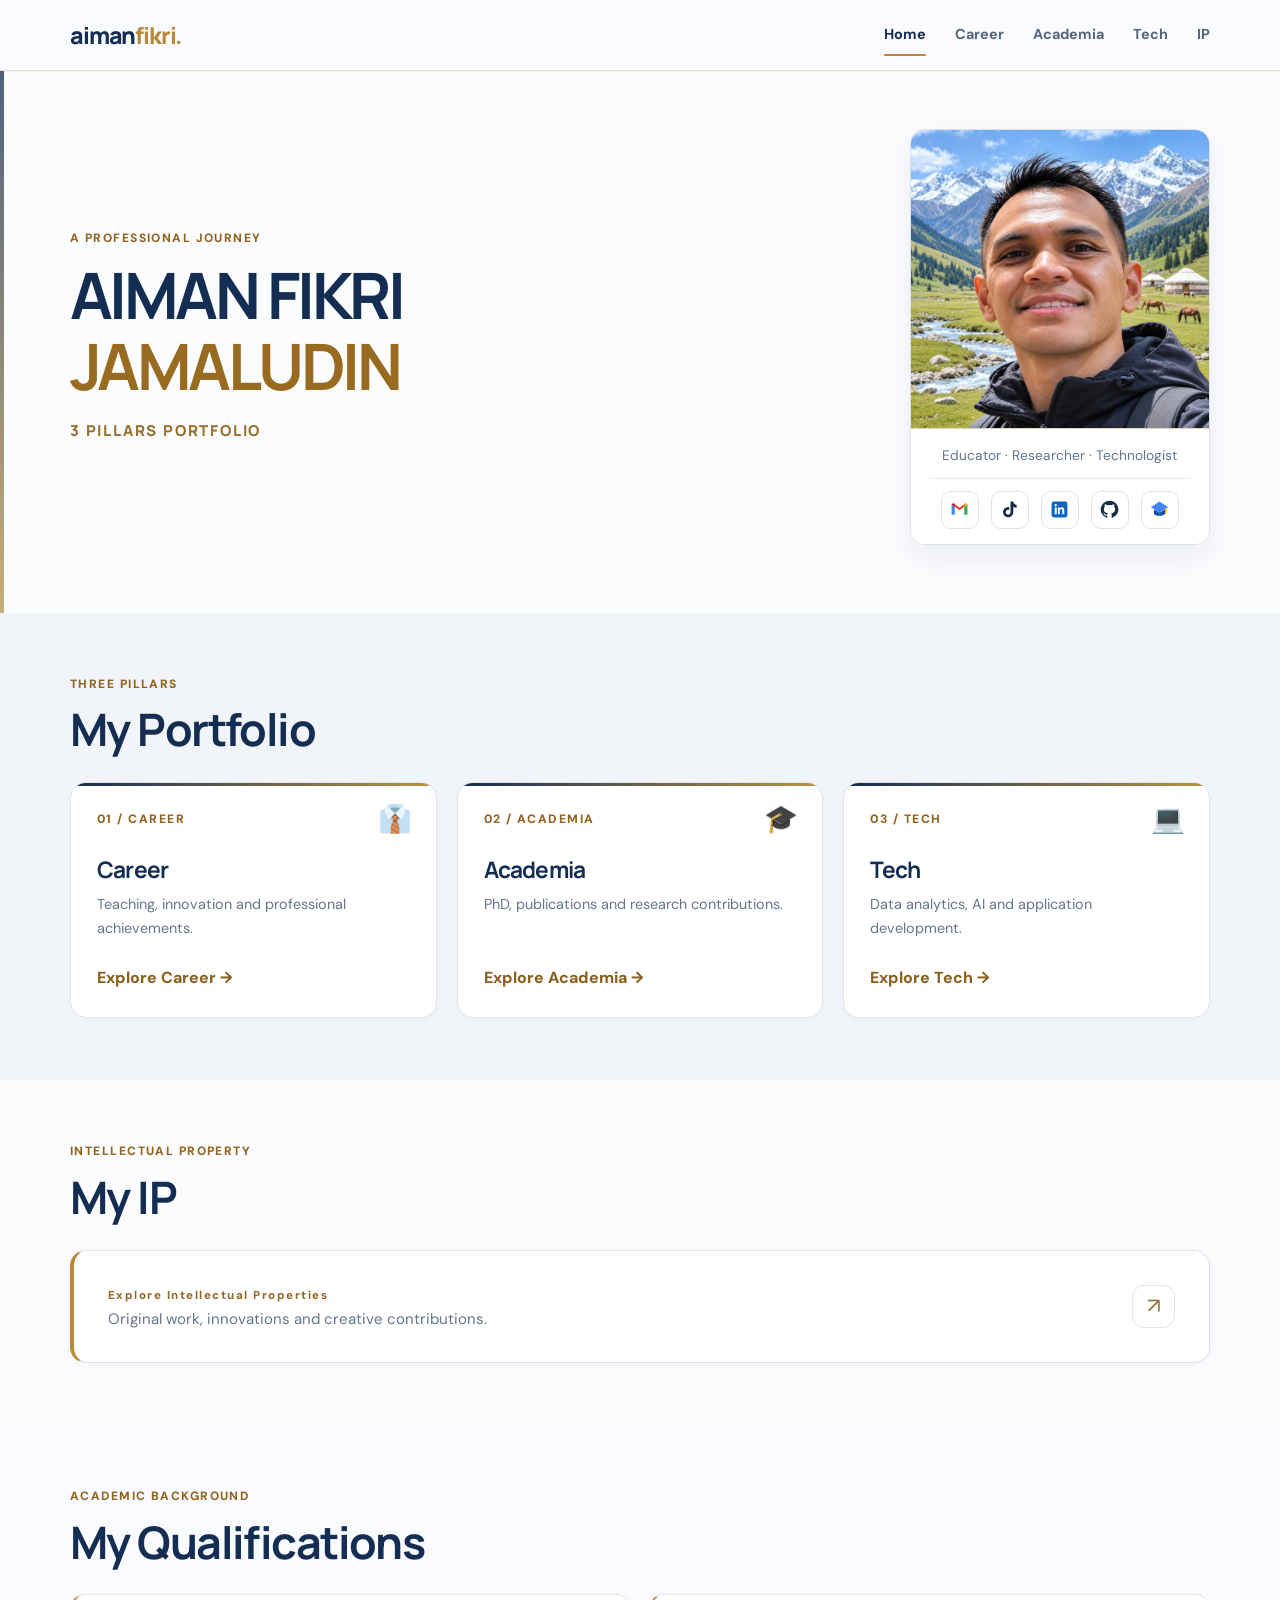
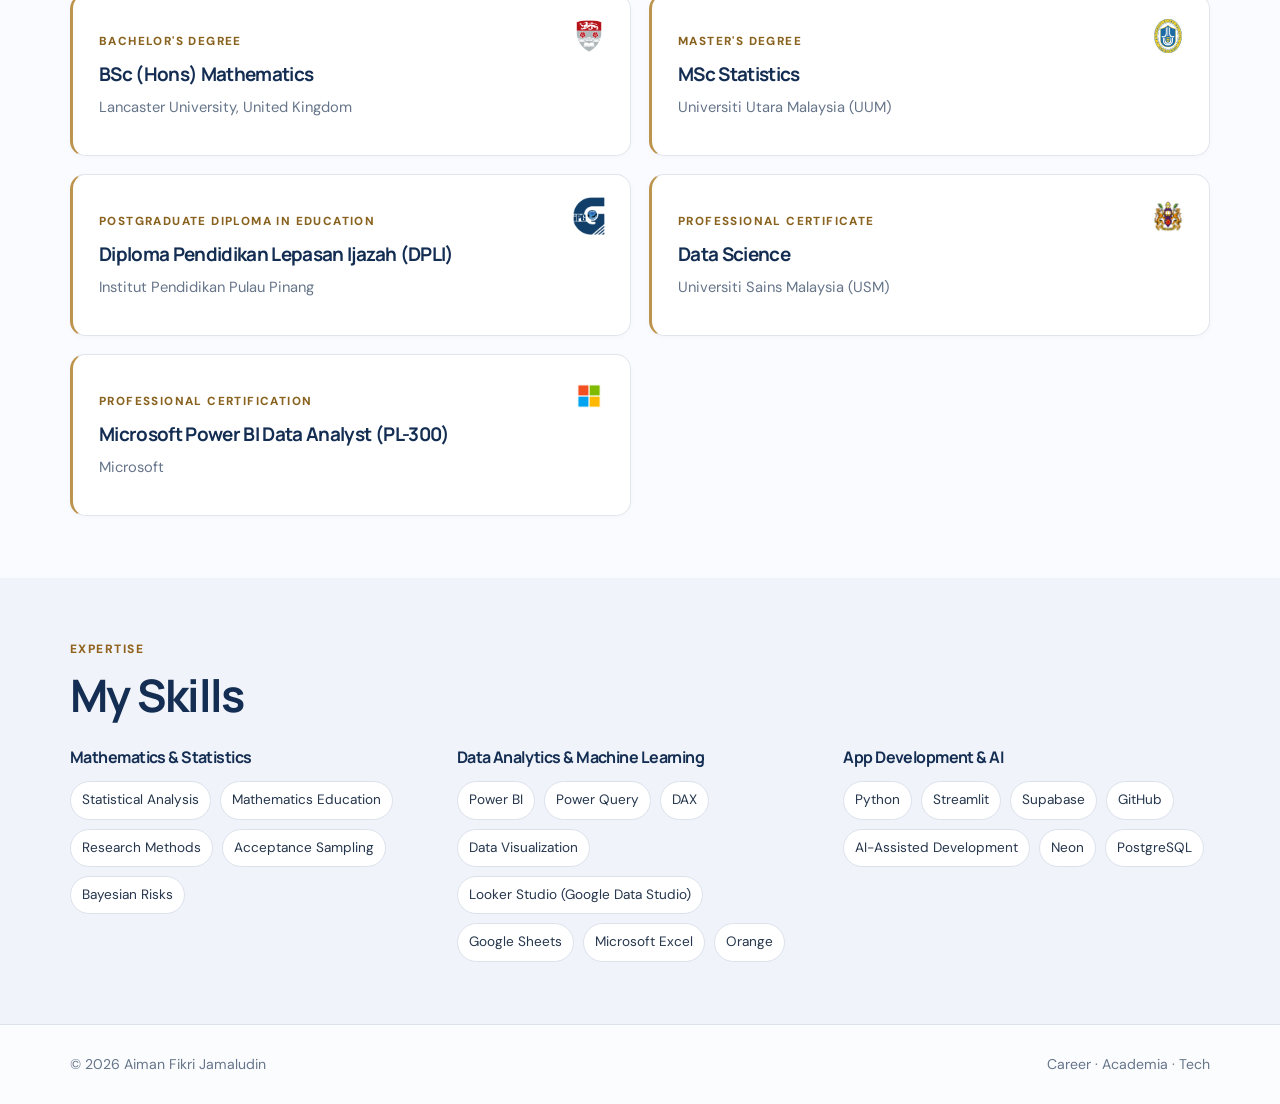
==== commit f6e349e1: "Change portfolio eyebrow heading to Three Pillars" ====
--- a/index.html
+++ b/index.html
@@ -1 +1 @@
-<!doctype html><html lang="en"><head><meta charset="utf-8"><meta name="viewport" content="width=device-width,initial-scale=1"><meta name="theme-color" content="#142b3d"><meta name="description" content="Aiman Fikri Jamaludin 3 Pillars Portfolio: Career, Academia, and Tech."><title>AIMAN FIKRI JAMALUDIN | 3 PILLARS PORTFOLIO</title><link rel="stylesheet" href="assets/style.css?v=2.7"></head><body><a class="skip" href="#main">Skip to content</a><header class="site-header"><nav class="nav container" aria-label="Main navigation"><a class="brand" href="index.html">aiman<span>fikri.</span></a><button class="menu-toggle" aria-label="Toggle navigation" aria-expanded="false" aria-controls="nav-links">☰</button><div class="nav-links" id="nav-links"><a href="index.html" aria-current="page">Home</a><a href="education.html">Career</a><a href="research.html">Academia</a><a href="technology.html">Tech</a><a href="intellectual-property.html">IP</a></div></nav></header><main id="main"><section class="hero"><div class="container hero-grid"><div><div class="eyebrow">A professional journey</div><h1 class="name-heading">AIMAN FIKRI<br><span class="highlight">JAMALUDIN</span></h1><p class="portfolio-label">3 PILLARS PORTFOLIO</p></div><div class="portrait-card"><img class="profile-photo" src="assets/aiman-portrait-hq.jpg" onerror="this.onerror=null;this.src='assets/profile.svg'" alt="Portrait of Aiman Fikri Jamaludin" width="360" height="360"><div class="portrait-caption"><span>Educator · Researcher · Technologist</span><div class="portrait-socials" aria-label="Contact and social media" style="display:flex;flex-direction:row;align-items:center;justify-content:center;flex-wrap:nowrap;gap:12px;margin-top:12px;padding-top:12px;border-top:1px solid #e8eaf0;"><a class="portrait-social" style="display:inline-flex;flex:0 0 38px;align-items:center;justify-content:center;width:38px;height:38px;overflow:hidden;border:1px solid #dce2ec;border-radius:10px;" href="mailto:irkifnamia@gmail.com" aria-label="Email Aiman Fikri Jamaludin using Gmail" title="Gmail"><svg xmlns="http://www.w3.org/2000/svg" width="19" height="19" style="display:block;width:19px;height:19px;max-width:19px;max-height:19px;flex:none;" viewBox="0 0 24 24" aria-hidden="true" focusable="false"><path fill="#4285F4" d="M2 5.5v13h4V9.1L2 5.5z"/><path fill="#34A853" d="M18 9.1v9.4h4v-13l-4 3.6z"/><path fill="#EA4335" d="M2 5.5 4.5 4 12 9.7 19.5 4 22 5.5 12 13 2 5.5z"/><path fill="#C5221F" d="M2 5.5 4.5 4 6 5.1v4L2 5.5z"/><path fill="#FBBC04" d="M18 5.1 19.5 4 22 5.5 18 9.1v-4z"/></svg></a><a class="portrait-social" style="display:inline-flex;flex:0 0 38px;align-items:center;justify-content:center;width:38px;height:38px;overflow:hidden;border:1px solid #dce2ec;border-radius:10px;" href="https://www.tiktok.com/@aiman.fikri.90" target="_blank" rel="noopener noreferrer" aria-label="Visit Aiman Fikri Jamaludin on TikTok" title="TikTok"><svg xmlns="http://www.w3.org/2000/svg" width="19" height="19" style="display:block;width:19px;height:19px;max-width:19px;max-height:19px;flex:none;" viewBox="0 0 24 24" aria-hidden="true" focusable="false"><path fill="currentColor" d="M16.8 2c.25 2.4 1.55 3.9 4.2 4.05v3.7a9.4 9.4 0 0 1-4.2-1.18v6.73a6.5 6.5 0 1 1-6.5-6.5c.42 0 .84.04 1.22.12v3.83a3 3 0 1 0 1.75 2.75V2h3.53z"/></svg></a><a class="portrait-social" style="display:inline-flex;flex:0 0 38px;align-items:center;justify-content:center;width:38px;height:38px;overflow:hidden;border:1px solid #dce2ec;border-radius:10px;" href="https://www.linkedin.com/in/aiman-fikri-jamaludin-20189a215" target="_blank" rel="noopener noreferrer" aria-label="Visit Aiman Fikri Jamaludin on LinkedIn" title="LinkedIn"><svg xmlns="http://www.w3.org/2000/svg" width="19" height="19" style="display:block;width:19px;height:19px;max-width:19px;max-height:19px;flex:none;" viewBox="0 0 24 24" aria-hidden="true" focusable="false"><rect x="2" y="2" width="20" height="20" rx="3" fill="#0A66C2"/><path fill="#fff" d="M6 9.5h2.5V18H6zm1.25-4.3a1.45 1.45 0 1 1 0 2.9 1.45 1.45 0 0 1 0-2.9zM10 9.5h2.4v1.15c.35-.65 1.1-1.35 2.45-1.35 2.65 0 3.15 1.65 3.15 3.8V18h-2.5v-4.3c0-1.05-.02-2.4-1.48-2.4-1.48 0-1.7 1.15-1.7 2.32V18H10z"/></svg></a><a class="portrait-social" style="display:inline-flex;flex:0 0 38px;align-items:center;justify-content:center;width:38px;height:38px;overflow:hidden;border:1px solid #dce2ec;border-radius:10px;" href="https://github.com/irkifnamia" target="_blank" rel="noopener noreferrer" aria-label="Visit Aiman Fikri Jamaludin on GitHub" title="GitHub"><svg xmlns="http://www.w3.org/2000/svg" width="19" height="19" style="display:block;width:19px;height:19px;max-width:19px;max-height:19px;flex:none;" viewBox="0 0 24 24" aria-hidden="true" focusable="false"><path fill="currentColor" d="M12 .9a11.1 11.1 0 0 0-3.51 21.63c.55.1.76-.24.76-.54v-2.08c-3.09.67-3.74-1.31-3.74-1.31-.5-1.28-1.23-1.62-1.23-1.62-1.01-.7.08-.68.08-.68 1.12.08 1.71 1.15 1.71 1.15.99 1.7 2.59 1.21 3.22.93.1-.72.39-1.21.7-1.49-2.47-.28-5.07-1.23-5.07-5.49 0-1.21.43-2.2 1.15-2.98-.12-.29-.5-1.41.11-2.94 0 0 .94-.3 3.05 1.14a10.5 10.5 0 0 1 5.55 0c2.11-1.44 3.04-1.14 3.04-1.14.61 1.53.23 2.65.11 2.94.72.78 1.15 1.77 1.15 2.98 0 4.27-2.61 5.2-5.09 5.48.4.35.75 1.02.75 2.07v3.07c0 .3.2.65.77.54A11.1 11.1 0 0 0 12 .9z"/></svg></a><a class="portrait-social" style="display:inline-flex;flex:0 0 38px;align-items:center;justify-content:center;width:38px;height:38px;overflow:hidden;border:1px solid #dce2ec;border-radius:10px;" href="https://scholar.google.com/citations?user=-RH-keoAAAAJ&amp;hl=en" target="_blank" rel="noopener noreferrer" aria-label="Visit Aiman Fikri Jamaludin on Google Scholar" title="Google Scholar"><svg xmlns="http://www.w3.org/2000/svg" width="19" height="19" style="display:block;width:19px;height:19px;max-width:19px;max-height:19px;flex:none;" viewBox="0 0 24 24" aria-hidden="true" focusable="false"><path fill="#4285F4" d="M12 2 1 9l11 7 11-7L12 2Z"/><path fill="#174EA6" d="M5 12v5c0 1.3 3.1 3 7 3s7-1.7 7-3v-5l-7 4-7-4Z"/><path fill="#F9AB00" d="M21 10v7h-2v-7h2Z"/></svg></a></div></div></div></div></section><section class="section section-tint" id="pillars"><div class="container"><div class="eyebrow">Explore Three Pillars</div><h2>My Portfolio</h2><div class="cards"><article class="card"><div class="num">01 / CAREER</div><span class="pillar-icon" aria-hidden="true">👔</span><h3>Career</h3><p>Teaching, innovation and professional achievements.</p><div class="tag-list"><span class="tag">Education</span><span class="tag">Teaching</span><span class="tag">CQI</span></div><a class="more" href="education.html">Explore Career →</a></article><article class="card"><div class="num">02 / ACADEMIA</div><span class="pillar-icon" aria-hidden="true">🎓</span><h3>Academia</h3><p>PhD, publications and research contributions.</p><div class="tag-list"><span class="tag">PhD</span><span class="tag">Statistics</span><span class="tag">Publications</span></div><a class="more" href="research.html">Explore Academia →</a></article><article class="card"><div class="num">03 / TECH</div><span class="pillar-icon" aria-hidden="true">💻</span><h3>Tech</h3><p>Data analytics, AI and application development.</p><div class="tag-list"><span class="tag">Analytics</span><span class="tag">Power BI</span><span class="tag">AI</span></div><a class="more" href="technology.html">Explore Tech →</a></article></div></div></section><section class="section ip-feature-section" id="intellectual-property"><div class="container"><div class="eyebrow">Intellectual Property</div><h2>My IP</h2><a class="ip-feature-card" href="intellectual-property.html" aria-label="Explore my intellectual properties"><div class="ip-feature-copy"><span class="ip-feature-kicker">Explore Intellectual Properties</span><p>Original work, innovations and creative contributions.</p></div><span class="ip-feature-arrow" aria-hidden="true">↗</span></a></div></section><section class="section background-section" id="background"><div class="container"><div class="eyebrow">Academic Background</div><h2>My Qualifications</h2><div class="qualification-grid"><article class="qualification-item"><img class="qualification-logo" src="assets/logos/lancaster.png" alt="Lancaster University logo" width="38" height="38" loading="lazy" decoding="async"><span class="qualification-type">Bachelor's Degree</span><h3>BSc (Hons) Mathematics</h3><p>Lancaster University, United Kingdom</p></article><article class="qualification-item"><img class="qualification-logo" src="assets/logos/uum.png" alt="Universiti Utara Malaysia logo" width="38" height="38" loading="lazy" decoding="async"><span class="qualification-type">Master's Degree</span><h3>MSc Statistics</h3><p>Universiti Utara Malaysia (UUM)</p></article><article class="qualification-item"><img class="qualification-logo" src="assets/logos/ippp.png" alt="Institut Pendidikan Pulau Pinang logo" width="38" height="38" loading="lazy" decoding="async"><span class="qualification-type">Postgraduate Diploma in Education</span><h3>Diploma Pendidikan Lepasan Ijazah (DPLI)</h3><p>Institut Pendidikan Pulau Pinang</p></article><article class="qualification-item"><img class="qualification-logo" src="assets/logos/usm.png" alt="Universiti Sains Malaysia logo" width="38" height="38" loading="lazy" decoding="async"><span class="qualification-type">Professional Certificate</span><h3>Data Science</h3><p>Universiti Sains Malaysia (USM)</p></article><article class="qualification-item"><img class="qualification-logo" src="assets/logos/microsoft.png" alt="Microsoft logo" width="38" height="38" loading="lazy" decoding="async"><span class="qualification-type">Professional Certification</span><h3>Microsoft Power BI Data Analyst (PL-300)</h3><p>Microsoft</p></article></div></div></section><section class="section skills-section" id="skills"><div class="container"><div class="eyebrow">Expertise</div><h2>My Skills</h2><div class="skills-groups"><div class="skill-group"><h3>Mathematics &amp; Statistics</h3><div class="skill-pills"><span>Statistical Analysis</span><span>Mathematics Education</span><span>Research Methods</span><span>Acceptance Sampling</span><span>Bayesian Risks</span></div></div><div class="skill-group"><h3>Data Analytics &amp; Machine Learning</h3><div class="skill-pills"><span>Power BI</span><span>Power Query</span><span>DAX</span><span>Data Visualization</span><span>Looker Studio (Google Data Studio)</span><span>Google Sheets</span><span>Microsoft Excel</span><span>Orange</span></div></div><div class="skill-group"><h3>App Development &amp; AI</h3><div class="skill-pills"><span>Python</span><span>Streamlit</span><span>Supabase</span><span>GitHub</span><span>AI-Assisted Development</span><span>Neon</span><span>PostgreSQL</span></div></div></div></div></section></main><footer class="footer"><div class="container footer-inner"><span>© <span id="year"></span> Aiman Fikri Jamaludin</span><span>Career · Academia · Tech</span></div></footer><script src="assets/script.js" defer></script></body></html>+<!doctype html><html lang="en"><head><meta charset="utf-8"><meta name="viewport" content="width=device-width,initial-scale=1"><meta name="theme-color" content="#142b3d"><meta name="description" content="Aiman Fikri Jamaludin 3 Pillars Portfolio: Career, Academia, and Tech."><title>AIMAN FIKRI JAMALUDIN | 3 PILLARS PORTFOLIO</title><link rel="stylesheet" href="assets/style.css?v=2.7"></head><body><a class="skip" href="#main">Skip to content</a><header class="site-header"><nav class="nav container" aria-label="Main navigation"><a class="brand" href="index.html">aiman<span>fikri.</span></a><button class="menu-toggle" aria-label="Toggle navigation" aria-expanded="false" aria-controls="nav-links">☰</button><div class="nav-links" id="nav-links"><a href="index.html" aria-current="page">Home</a><a href="education.html">Career</a><a href="research.html">Academia</a><a href="technology.html">Tech</a><a href="intellectual-property.html">IP</a></div></nav></header><main id="main"><section class="hero"><div class="container hero-grid"><div><div class="eyebrow">A professional journey</div><h1 class="name-heading">AIMAN FIKRI<br><span class="highlight">JAMALUDIN</span></h1><p class="portfolio-label">3 PILLARS PORTFOLIO</p></div><div class="portrait-card"><img class="profile-photo" src="assets/aiman-portrait-hq.jpg" onerror="this.onerror=null;this.src='assets/profile.svg'" alt="Portrait of Aiman Fikri Jamaludin" width="360" height="360"><div class="portrait-caption"><span>Educator · Researcher · Technologist</span><div class="portrait-socials" aria-label="Contact and social media" style="display:flex;flex-direction:row;align-items:center;justify-content:center;flex-wrap:nowrap;gap:12px;margin-top:12px;padding-top:12px;border-top:1px solid #e8eaf0;"><a class="portrait-social" style="display:inline-flex;flex:0 0 38px;align-items:center;justify-content:center;width:38px;height:38px;overflow:hidden;border:1px solid #dce2ec;border-radius:10px;" href="mailto:irkifnamia@gmail.com" aria-label="Email Aiman Fikri Jamaludin using Gmail" title="Gmail"><svg xmlns="http://www.w3.org/2000/svg" width="19" height="19" style="display:block;width:19px;height:19px;max-width:19px;max-height:19px;flex:none;" viewBox="0 0 24 24" aria-hidden="true" focusable="false"><path fill="#4285F4" d="M2 5.5v13h4V9.1L2 5.5z"/><path fill="#34A853" d="M18 9.1v9.4h4v-13l-4 3.6z"/><path fill="#EA4335" d="M2 5.5 4.5 4 12 9.7 19.5 4 22 5.5 12 13 2 5.5z"/><path fill="#C5221F" d="M2 5.5 4.5 4 6 5.1v4L2 5.5z"/><path fill="#FBBC04" d="M18 5.1 19.5 4 22 5.5 18 9.1v-4z"/></svg></a><a class="portrait-social" style="display:inline-flex;flex:0 0 38px;align-items:center;justify-content:center;width:38px;height:38px;overflow:hidden;border:1px solid #dce2ec;border-radius:10px;" href="https://www.tiktok.com/@aiman.fikri.90" target="_blank" rel="noopener noreferrer" aria-label="Visit Aiman Fikri Jamaludin on TikTok" title="TikTok"><svg xmlns="http://www.w3.org/2000/svg" width="19" height="19" style="display:block;width:19px;height:19px;max-width:19px;max-height:19px;flex:none;" viewBox="0 0 24 24" aria-hidden="true" focusable="false"><path fill="currentColor" d="M16.8 2c.25 2.4 1.55 3.9 4.2 4.05v3.7a9.4 9.4 0 0 1-4.2-1.18v6.73a6.5 6.5 0 1 1-6.5-6.5c.42 0 .84.04 1.22.12v3.83a3 3 0 1 0 1.75 2.75V2h3.53z"/></svg></a><a class="portrait-social" style="display:inline-flex;flex:0 0 38px;align-items:center;justify-content:center;width:38px;height:38px;overflow:hidden;border:1px solid #dce2ec;border-radius:10px;" href="https://www.linkedin.com/in/aiman-fikri-jamaludin-20189a215" target="_blank" rel="noopener noreferrer" aria-label="Visit Aiman Fikri Jamaludin on LinkedIn" title="LinkedIn"><svg xmlns="http://www.w3.org/2000/svg" width="19" height="19" style="display:block;width:19px;height:19px;max-width:19px;max-height:19px;flex:none;" viewBox="0 0 24 24" aria-hidden="true" focusable="false"><rect x="2" y="2" width="20" height="20" rx="3" fill="#0A66C2"/><path fill="#fff" d="M6 9.5h2.5V18H6zm1.25-4.3a1.45 1.45 0 1 1 0 2.9 1.45 1.45 0 0 1 0-2.9zM10 9.5h2.4v1.15c.35-.65 1.1-1.35 2.45-1.35 2.65 0 3.15 1.65 3.15 3.8V18h-2.5v-4.3c0-1.05-.02-2.4-1.48-2.4-1.48 0-1.7 1.15-1.7 2.32V18H10z"/></svg></a><a class="portrait-social" style="display:inline-flex;flex:0 0 38px;align-items:center;justify-content:center;width:38px;height:38px;overflow:hidden;border:1px solid #dce2ec;border-radius:10px;" href="https://github.com/irkifnamia" target="_blank" rel="noopener noreferrer" aria-label="Visit Aiman Fikri Jamaludin on GitHub" title="GitHub"><svg xmlns="http://www.w3.org/2000/svg" width="19" height="19" style="display:block;width:19px;height:19px;max-width:19px;max-height:19px;flex:none;" viewBox="0 0 24 24" aria-hidden="true" focusable="false"><path fill="currentColor" d="M12 .9a11.1 11.1 0 0 0-3.51 21.63c.55.1.76-.24.76-.54v-2.08c-3.09.67-3.74-1.31-3.74-1.31-.5-1.28-1.23-1.62-1.23-1.62-1.01-.7.08-.68.08-.68 1.12.08 1.71 1.15 1.71 1.15.99 1.7 2.59 1.21 3.22.93.1-.72.39-1.21.7-1.49-2.47-.28-5.07-1.23-5.07-5.49 0-1.21.43-2.2 1.15-2.98-.12-.29-.5-1.41.11-2.94 0 0 .94-.3 3.05 1.14a10.5 10.5 0 0 1 5.55 0c2.11-1.44 3.04-1.14 3.04-1.14.61 1.53.23 2.65.11 2.94.72.78 1.15 1.77 1.15 2.98 0 4.27-2.61 5.2-5.09 5.48.4.35.75 1.02.75 2.07v3.07c0 .3.2.65.77.54A11.1 11.1 0 0 0 12 .9z"/></svg></a><a class="portrait-social" style="display:inline-flex;flex:0 0 38px;align-items:center;justify-content:center;width:38px;height:38px;overflow:hidden;border:1px solid #dce2ec;border-radius:10px;" href="https://scholar.google.com/citations?user=-RH-keoAAAAJ&amp;hl=en" target="_blank" rel="noopener noreferrer" aria-label="Visit Aiman Fikri Jamaludin on Google Scholar" title="Google Scholar"><svg xmlns="http://www.w3.org/2000/svg" width="19" height="19" style="display:block;width:19px;height:19px;max-width:19px;max-height:19px;flex:none;" viewBox="0 0 24 24" aria-hidden="true" focusable="false"><path fill="#4285F4" d="M12 2 1 9l11 7 11-7L12 2Z"/><path fill="#174EA6" d="M5 12v5c0 1.3 3.1 3 7 3s7-1.7 7-3v-5l-7 4-7-4Z"/><path fill="#F9AB00" d="M21 10v7h-2v-7h2Z"/></svg></a></div></div></div></div></section><section class="section section-tint" id="pillars"><div class="container"><div class="eyebrow">Three Pillars</div><h2>My Portfolio</h2><div class="cards"><article class="card"><div class="num">01 / CAREER</div><span class="pillar-icon" aria-hidden="true">👔</span><h3>Career</h3><p>Teaching, innovation and professional achievements.</p><div class="tag-list"><span class="tag">Education</span><span class="tag">Teaching</span><span class="tag">CQI</span></div><a class="more" href="education.html">Explore Career →</a></article><article class="card"><div class="num">02 / ACADEMIA</div><span class="pillar-icon" aria-hidden="true">🎓</span><h3>Academia</h3><p>PhD, publications and research contributions.</p><div class="tag-list"><span class="tag">PhD</span><span class="tag">Statistics</span><span class="tag">Publications</span></div><a class="more" href="research.html">Explore Academia →</a></article><article class="card"><div class="num">03 / TECH</div><span class="pillar-icon" aria-hidden="true">💻</span><h3>Tech</h3><p>Data analytics, AI and application development.</p><div class="tag-list"><span class="tag">Analytics</span><span class="tag">Power BI</span><span class="tag">AI</span></div><a class="more" href="technology.html">Explore Tech →</a></article></div></div></section><section class="section ip-feature-section" id="intellectual-property"><div class="container"><div class="eyebrow">Intellectual Property</div><h2>My IP</h2><a class="ip-feature-card" href="intellectual-property.html" aria-label="Explore my intellectual properties"><div class="ip-feature-copy"><span class="ip-feature-kicker">Explore Intellectual Properties</span><p>Original work, innovations and creative contributions.</p></div><span class="ip-feature-arrow" aria-hidden="true">↗</span></a></div></section><section class="section background-section" id="background"><div class="container"><div class="eyebrow">Academic Background</div><h2>My Qualifications</h2><div class="qualification-grid"><article class="qualification-item"><img class="qualification-logo" src="assets/logos/lancaster.png" alt="Lancaster University logo" width="38" height="38" loading="lazy" decoding="async"><span class="qualification-type">Bachelor's Degree</span><h3>BSc (Hons) Mathematics</h3><p>Lancaster University, United Kingdom</p></article><article class="qualification-item"><img class="qualification-logo" src="assets/logos/uum.png" alt="Universiti Utara Malaysia logo" width="38" height="38" loading="lazy" decoding="async"><span class="qualification-type">Master's Degree</span><h3>MSc Statistics</h3><p>Universiti Utara Malaysia (UUM)</p></article><article class="qualification-item"><img class="qualification-logo" src="assets/logos/ippp.png" alt="Institut Pendidikan Pulau Pinang logo" width="38" height="38" loading="lazy" decoding="async"><span class="qualification-type">Postgraduate Diploma in Education</span><h3>Diploma Pendidikan Lepasan Ijazah (DPLI)</h3><p>Institut Pendidikan Pulau Pinang</p></article><article class="qualification-item"><img class="qualification-logo" src="assets/logos/usm.png" alt="Universiti Sains Malaysia logo" width="38" height="38" loading="lazy" decoding="async"><span class="qualification-type">Professional Certificate</span><h3>Data Science</h3><p>Universiti Sains Malaysia (USM)</p></article><article class="qualification-item"><img class="qualification-logo" src="assets/logos/microsoft.png" alt="Microsoft logo" width="38" height="38" loading="lazy" decoding="async"><span class="qualification-type">Professional Certification</span><h3>Microsoft Power BI Data Analyst (PL-300)</h3><p>Microsoft</p></article></div></div></section><section class="section skills-section" id="skills"><div class="container"><div class="eyebrow">Expertise</div><h2>My Skills</h2><div class="skills-groups"><div class="skill-group"><h3>Mathematics &amp; Statistics</h3><div class="skill-pills"><span>Statistical Analysis</span><span>Mathematics Education</span><span>Research Methods</span><span>Acceptance Sampling</span><span>Bayesian Risks</span></div></div><div class="skill-group"><h3>Data Analytics &amp; Machine Learning</h3><div class="skill-pills"><span>Power BI</span><span>Power Query</span><span>DAX</span><span>Data Visualization</span><span>Looker Studio (Google Data Studio)</span><span>Google Sheets</span><span>Microsoft Excel</span><span>Orange</span></div></div><div class="skill-group"><h3>App Development &amp; AI</h3><div class="skill-pills"><span>Python</span><span>Streamlit</span><span>Supabase</span><span>GitHub</span><span>AI-Assisted Development</span><span>Neon</span><span>PostgreSQL</span></div></div></div></div></section></main><footer class="footer"><div class="container footer-inner"><span>© <span id="year"></span> Aiman Fikri Jamaludin</span><span>Career · Academia · Tech</span></div></footer><script src="assets/script.js" defer></script></body></html>
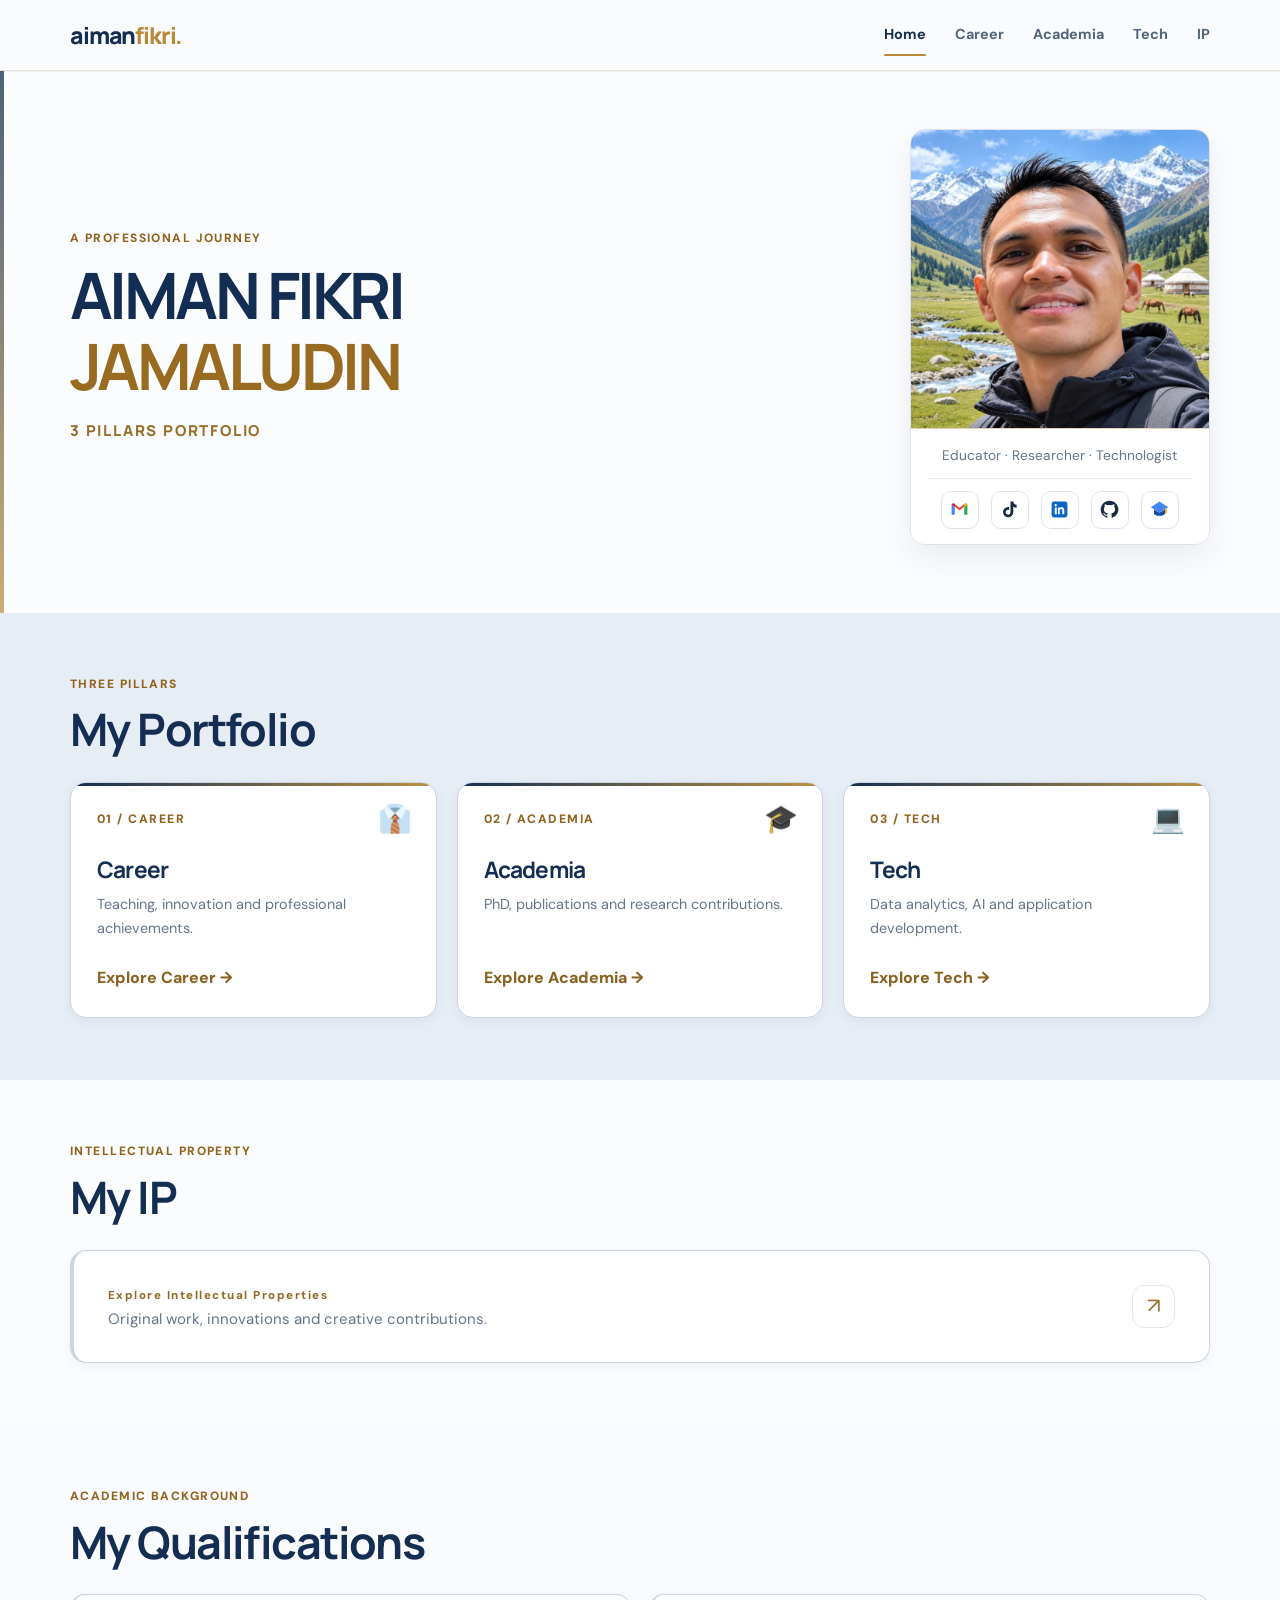
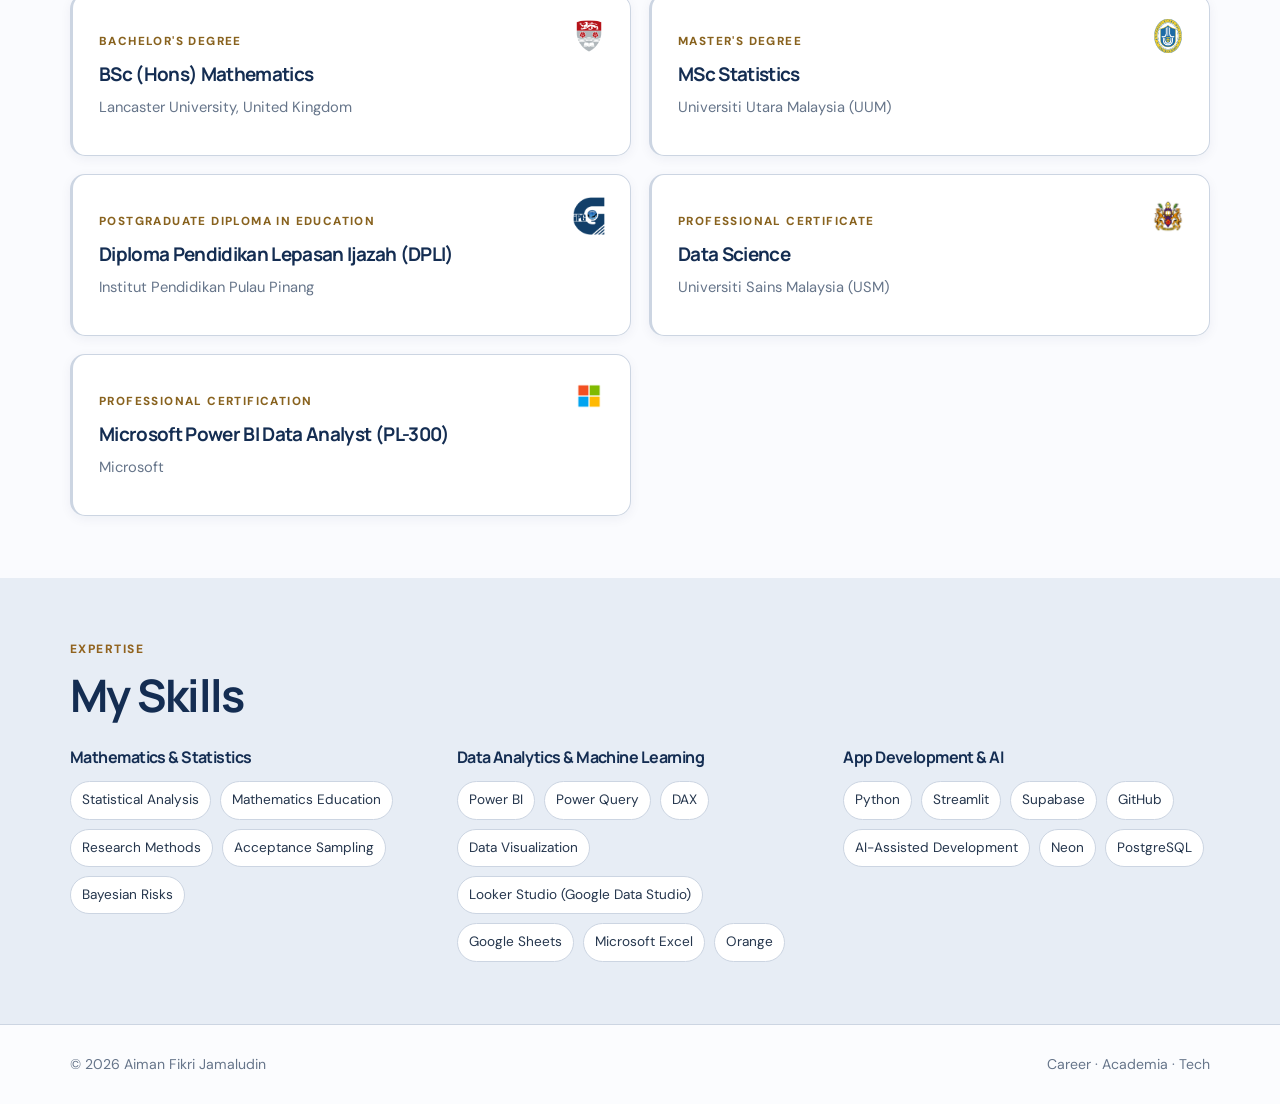
==== commit d744bf27: "Refresh stylesheet to improved contrast theme" ====
--- a/index.html
+++ b/index.html
@@ -1 +1 @@
-<!doctype html><html lang="en"><head><meta charset="utf-8"><meta name="viewport" content="width=device-width,initial-scale=1"><meta name="theme-color" content="#142b3d"><meta name="description" content="Aiman Fikri Jamaludin 3 Pillars Portfolio: Career, Academia, and Tech."><title>AIMAN FIKRI JAMALUDIN | 3 PILLARS PORTFOLIO</title><link rel="stylesheet" href="assets/style.css?v=2.7"></head><body><a class="skip" href="#main">Skip to content</a><header class="site-header"><nav class="nav container" aria-label="Main navigation"><a class="brand" href="index.html">aiman<span>fikri.</span></a><button class="menu-toggle" aria-label="Toggle navigation" aria-expanded="false" aria-controls="nav-links">☰</button><div class="nav-links" id="nav-links"><a href="index.html" aria-current="page">Home</a><a href="education.html">Career</a><a href="research.html">Academia</a><a href="technology.html">Tech</a><a href="intellectual-property.html">IP</a></div></nav></header><main id="main"><section class="hero"><div class="container hero-grid"><div><div class="eyebrow">A professional journey</div><h1 class="name-heading">AIMAN FIKRI<br><span class="highlight">JAMALUDIN</span></h1><p class="portfolio-label">3 PILLARS PORTFOLIO</p></div><div class="portrait-card"><img class="profile-photo" src="assets/aiman-portrait-hq.jpg" onerror="this.onerror=null;this.src='assets/profile.svg'" alt="Portrait of Aiman Fikri Jamaludin" width="360" height="360"><div class="portrait-caption"><span>Educator · Researcher · Technologist</span><div class="portrait-socials" aria-label="Contact and social media" style="display:flex;flex-direction:row;align-items:center;justify-content:center;flex-wrap:nowrap;gap:12px;margin-top:12px;padding-top:12px;border-top:1px solid #e8eaf0;"><a class="portrait-social" style="display:inline-flex;flex:0 0 38px;align-items:center;justify-content:center;width:38px;height:38px;overflow:hidden;border:1px solid #dce2ec;border-radius:10px;" href="mailto:irkifnamia@gmail.com" aria-label="Email Aiman Fikri Jamaludin using Gmail" title="Gmail"><svg xmlns="http://www.w3.org/2000/svg" width="19" height="19" style="display:block;width:19px;height:19px;max-width:19px;max-height:19px;flex:none;" viewBox="0 0 24 24" aria-hidden="true" focusable="false"><path fill="#4285F4" d="M2 5.5v13h4V9.1L2 5.5z"/><path fill="#34A853" d="M18 9.1v9.4h4v-13l-4 3.6z"/><path fill="#EA4335" d="M2 5.5 4.5 4 12 9.7 19.5 4 22 5.5 12 13 2 5.5z"/><path fill="#C5221F" d="M2 5.5 4.5 4 6 5.1v4L2 5.5z"/><path fill="#FBBC04" d="M18 5.1 19.5 4 22 5.5 18 9.1v-4z"/></svg></a><a class="portrait-social" style="display:inline-flex;flex:0 0 38px;align-items:center;justify-content:center;width:38px;height:38px;overflow:hidden;border:1px solid #dce2ec;border-radius:10px;" href="https://www.tiktok.com/@aiman.fikri.90" target="_blank" rel="noopener noreferrer" aria-label="Visit Aiman Fikri Jamaludin on TikTok" title="TikTok"><svg xmlns="http://www.w3.org/2000/svg" width="19" height="19" style="display:block;width:19px;height:19px;max-width:19px;max-height:19px;flex:none;" viewBox="0 0 24 24" aria-hidden="true" focusable="false"><path fill="currentColor" d="M16.8 2c.25 2.4 1.55 3.9 4.2 4.05v3.7a9.4 9.4 0 0 1-4.2-1.18v6.73a6.5 6.5 0 1 1-6.5-6.5c.42 0 .84.04 1.22.12v3.83a3 3 0 1 0 1.75 2.75V2h3.53z"/></svg></a><a class="portrait-social" style="display:inline-flex;flex:0 0 38px;align-items:center;justify-content:center;width:38px;height:38px;overflow:hidden;border:1px solid #dce2ec;border-radius:10px;" href="https://www.linkedin.com/in/aiman-fikri-jamaludin-20189a215" target="_blank" rel="noopener noreferrer" aria-label="Visit Aiman Fikri Jamaludin on LinkedIn" title="LinkedIn"><svg xmlns="http://www.w3.org/2000/svg" width="19" height="19" style="display:block;width:19px;height:19px;max-width:19px;max-height:19px;flex:none;" viewBox="0 0 24 24" aria-hidden="true" focusable="false"><rect x="2" y="2" width="20" height="20" rx="3" fill="#0A66C2"/><path fill="#fff" d="M6 9.5h2.5V18H6zm1.25-4.3a1.45 1.45 0 1 1 0 2.9 1.45 1.45 0 0 1 0-2.9zM10 9.5h2.4v1.15c.35-.65 1.1-1.35 2.45-1.35 2.65 0 3.15 1.65 3.15 3.8V18h-2.5v-4.3c0-1.05-.02-2.4-1.48-2.4-1.48 0-1.7 1.15-1.7 2.32V18H10z"/></svg></a><a class="portrait-social" style="display:inline-flex;flex:0 0 38px;align-items:center;justify-content:center;width:38px;height:38px;overflow:hidden;border:1px solid #dce2ec;border-radius:10px;" href="https://github.com/irkifnamia" target="_blank" rel="noopener noreferrer" aria-label="Visit Aiman Fikri Jamaludin on GitHub" title="GitHub"><svg xmlns="http://www.w3.org/2000/svg" width="19" height="19" style="display:block;width:19px;height:19px;max-width:19px;max-height:19px;flex:none;" viewBox="0 0 24 24" aria-hidden="true" focusable="false"><path fill="currentColor" d="M12 .9a11.1 11.1 0 0 0-3.51 21.63c.55.1.76-.24.76-.54v-2.08c-3.09.67-3.74-1.31-3.74-1.31-.5-1.28-1.23-1.62-1.23-1.62-1.01-.7.08-.68.08-.68 1.12.08 1.71 1.15 1.71 1.15.99 1.7 2.59 1.21 3.22.93.1-.72.39-1.21.7-1.49-2.47-.28-5.07-1.23-5.07-5.49 0-1.21.43-2.2 1.15-2.98-.12-.29-.5-1.41.11-2.94 0 0 .94-.3 3.05 1.14a10.5 10.5 0 0 1 5.55 0c2.11-1.44 3.04-1.14 3.04-1.14.61 1.53.23 2.65.11 2.94.72.78 1.15 1.77 1.15 2.98 0 4.27-2.61 5.2-5.09 5.48.4.35.75 1.02.75 2.07v3.07c0 .3.2.65.77.54A11.1 11.1 0 0 0 12 .9z"/></svg></a><a class="portrait-social" style="display:inline-flex;flex:0 0 38px;align-items:center;justify-content:center;width:38px;height:38px;overflow:hidden;border:1px solid #dce2ec;border-radius:10px;" href="https://scholar.google.com/citations?user=-RH-keoAAAAJ&amp;hl=en" target="_blank" rel="noopener noreferrer" aria-label="Visit Aiman Fikri Jamaludin on Google Scholar" title="Google Scholar"><svg xmlns="http://www.w3.org/2000/svg" width="19" height="19" style="display:block;width:19px;height:19px;max-width:19px;max-height:19px;flex:none;" viewBox="0 0 24 24" aria-hidden="true" focusable="false"><path fill="#4285F4" d="M12 2 1 9l11 7 11-7L12 2Z"/><path fill="#174EA6" d="M5 12v5c0 1.3 3.1 3 7 3s7-1.7 7-3v-5l-7 4-7-4Z"/><path fill="#F9AB00" d="M21 10v7h-2v-7h2Z"/></svg></a></div></div></div></div></section><section class="section section-tint" id="pillars"><div class="container"><div class="eyebrow">Three Pillars</div><h2>My Portfolio</h2><div class="cards"><article class="card"><div class="num">01 / CAREER</div><span class="pillar-icon" aria-hidden="true">👔</span><h3>Career</h3><p>Teaching, innovation and professional achievements.</p><div class="tag-list"><span class="tag">Education</span><span class="tag">Teaching</span><span class="tag">CQI</span></div><a class="more" href="education.html">Explore Career →</a></article><article class="card"><div class="num">02 / ACADEMIA</div><span class="pillar-icon" aria-hidden="true">🎓</span><h3>Academia</h3><p>PhD, publications and research contributions.</p><div class="tag-list"><span class="tag">PhD</span><span class="tag">Statistics</span><span class="tag">Publications</span></div><a class="more" href="research.html">Explore Academia →</a></article><article class="card"><div class="num">03 / TECH</div><span class="pillar-icon" aria-hidden="true">💻</span><h3>Tech</h3><p>Data analytics, AI and application development.</p><div class="tag-list"><span class="tag">Analytics</span><span class="tag">Power BI</span><span class="tag">AI</span></div><a class="more" href="technology.html">Explore Tech →</a></article></div></div></section><section class="section ip-feature-section" id="intellectual-property"><div class="container"><div class="eyebrow">Intellectual Property</div><h2>My IP</h2><a class="ip-feature-card" href="intellectual-property.html" aria-label="Explore my intellectual properties"><div class="ip-feature-copy"><span class="ip-feature-kicker">Explore Intellectual Properties</span><p>Original work, innovations and creative contributions.</p></div><span class="ip-feature-arrow" aria-hidden="true">↗</span></a></div></section><section class="section background-section" id="background"><div class="container"><div class="eyebrow">Academic Background</div><h2>My Qualifications</h2><div class="qualification-grid"><article class="qualification-item"><img class="qualification-logo" src="assets/logos/lancaster.png" alt="Lancaster University logo" width="38" height="38" loading="lazy" decoding="async"><span class="qualification-type">Bachelor's Degree</span><h3>BSc (Hons) Mathematics</h3><p>Lancaster University, United Kingdom</p></article><article class="qualification-item"><img class="qualification-logo" src="assets/logos/uum.png" alt="Universiti Utara Malaysia logo" width="38" height="38" loading="lazy" decoding="async"><span class="qualification-type">Master's Degree</span><h3>MSc Statistics</h3><p>Universiti Utara Malaysia (UUM)</p></article><article class="qualification-item"><img class="qualification-logo" src="assets/logos/ippp.png" alt="Institut Pendidikan Pulau Pinang logo" width="38" height="38" loading="lazy" decoding="async"><span class="qualification-type">Postgraduate Diploma in Education</span><h3>Diploma Pendidikan Lepasan Ijazah (DPLI)</h3><p>Institut Pendidikan Pulau Pinang</p></article><article class="qualification-item"><img class="qualification-logo" src="assets/logos/usm.png" alt="Universiti Sains Malaysia logo" width="38" height="38" loading="lazy" decoding="async"><span class="qualification-type">Professional Certificate</span><h3>Data Science</h3><p>Universiti Sains Malaysia (USM)</p></article><article class="qualification-item"><img class="qualification-logo" src="assets/logos/microsoft.png" alt="Microsoft logo" width="38" height="38" loading="lazy" decoding="async"><span class="qualification-type">Professional Certification</span><h3>Microsoft Power BI Data Analyst (PL-300)</h3><p>Microsoft</p></article></div></div></section><section class="section skills-section" id="skills"><div class="container"><div class="eyebrow">Expertise</div><h2>My Skills</h2><div class="skills-groups"><div class="skill-group"><h3>Mathematics &amp; Statistics</h3><div class="skill-pills"><span>Statistical Analysis</span><span>Mathematics Education</span><span>Research Methods</span><span>Acceptance Sampling</span><span>Bayesian Risks</span></div></div><div class="skill-group"><h3>Data Analytics &amp; Machine Learning</h3><div class="skill-pills"><span>Power BI</span><span>Power Query</span><span>DAX</span><span>Data Visualization</span><span>Looker Studio (Google Data Studio)</span><span>Google Sheets</span><span>Microsoft Excel</span><span>Orange</span></div></div><div class="skill-group"><h3>App Development &amp; AI</h3><div class="skill-pills"><span>Python</span><span>Streamlit</span><span>Supabase</span><span>GitHub</span><span>AI-Assisted Development</span><span>Neon</span><span>PostgreSQL</span></div></div></div></div></section></main><footer class="footer"><div class="container footer-inner"><span>© <span id="year"></span> Aiman Fikri Jamaludin</span><span>Career · Academia · Tech</span></div></footer><script src="assets/script.js" defer></script></body></html>+<!doctype html><html lang="en"><head><meta charset="utf-8"><meta name="viewport" content="width=device-width,initial-scale=1"><meta name="theme-color" content="#142b3d"><meta name="description" content="Aiman Fikri Jamaludin 3 Pillars Portfolio: Career, Academia, and Tech."><title>AIMAN FIKRI JAMALUDIN | 3 PILLARS PORTFOLIO</title><link rel="stylesheet" href="assets/style.css?v=2.9"></head><body><a class="skip" href="#main">Skip to content</a><header class="site-header"><nav class="nav container" aria-label="Main navigation"><a class="brand" href="index.html">aiman<span>fikri.</span></a><button class="menu-toggle" aria-label="Toggle navigation" aria-expanded="false" aria-controls="nav-links">☰</button><div class="nav-links" id="nav-links"><a href="index.html" aria-current="page">Home</a><a href="education.html">Career</a><a href="research.html">Academia</a><a href="technology.html">Tech</a><a href="intellectual-property.html">IP</a></div></nav></header><main id="main"><section class="hero"><div class="container hero-grid"><div><div class="eyebrow">A professional journey</div><h1 class="name-heading">AIMAN FIKRI<br><span class="highlight">JAMALUDIN</span></h1><p class="portfolio-label">3 PILLARS PORTFOLIO</p></div><div class="portrait-card"><img class="profile-photo" src="assets/aiman-portrait-hq.jpg" onerror="this.onerror=null;this.src='assets/profile.svg'" alt="Portrait of Aiman Fikri Jamaludin" width="360" height="360"><div class="portrait-caption"><span>Educator · Researcher · Technologist</span><div class="portrait-socials" aria-label="Contact and social media" style="display:flex;flex-direction:row;align-items:center;justify-content:center;flex-wrap:nowrap;gap:12px;margin-top:12px;padding-top:12px;border-top:1px solid #e8eaf0;"><a class="portrait-social" style="display:inline-flex;flex:0 0 38px;align-items:center;justify-content:center;width:38px;height:38px;overflow:hidden;border:1px solid #dce2ec;border-radius:10px;" href="mailto:irkifnamia@gmail.com" aria-label="Email Aiman Fikri Jamaludin using Gmail" title="Gmail"><svg xmlns="http://www.w3.org/2000/svg" width="19" height="19" style="display:block;width:19px;height:19px;max-width:19px;max-height:19px;flex:none;" viewBox="0 0 24 24" aria-hidden="true" focusable="false"><path fill="#4285F4" d="M2 5.5v13h4V9.1L2 5.5z"/><path fill="#34A853" d="M18 9.1v9.4h4v-13l-4 3.6z"/><path fill="#EA4335" d="M2 5.5 4.5 4 12 9.7 19.5 4 22 5.5 12 13 2 5.5z"/><path fill="#C5221F" d="M2 5.5 4.5 4 6 5.1v4L2 5.5z"/><path fill="#FBBC04" d="M18 5.1 19.5 4 22 5.5 18 9.1v-4z"/></svg></a><a class="portrait-social" style="display:inline-flex;flex:0 0 38px;align-items:center;justify-content:center;width:38px;height:38px;overflow:hidden;border:1px solid #dce2ec;border-radius:10px;" href="https://www.tiktok.com/@aiman.fikri.90" target="_blank" rel="noopener noreferrer" aria-label="Visit Aiman Fikri Jamaludin on TikTok" title="TikTok"><svg xmlns="http://www.w3.org/2000/svg" width="19" height="19" style="display:block;width:19px;height:19px;max-width:19px;max-height:19px;flex:none;" viewBox="0 0 24 24" aria-hidden="true" focusable="false"><path fill="currentColor" d="M16.8 2c.25 2.4 1.55 3.9 4.2 4.05v3.7a9.4 9.4 0 0 1-4.2-1.18v6.73a6.5 6.5 0 1 1-6.5-6.5c.42 0 .84.04 1.22.12v3.83a3 3 0 1 0 1.75 2.75V2h3.53z"/></svg></a><a class="portrait-social" style="display:inline-flex;flex:0 0 38px;align-items:center;justify-content:center;width:38px;height:38px;overflow:hidden;border:1px solid #dce2ec;border-radius:10px;" href="https://www.linkedin.com/in/aiman-fikri-jamaludin-20189a215" target="_blank" rel="noopener noreferrer" aria-label="Visit Aiman Fikri Jamaludin on LinkedIn" title="LinkedIn"><svg xmlns="http://www.w3.org/2000/svg" width="19" height="19" style="display:block;width:19px;height:19px;max-width:19px;max-height:19px;flex:none;" viewBox="0 0 24 24" aria-hidden="true" focusable="false"><rect x="2" y="2" width="20" height="20" rx="3" fill="#0A66C2"/><path fill="#fff" d="M6 9.5h2.5V18H6zm1.25-4.3a1.45 1.45 0 1 1 0 2.9 1.45 1.45 0 0 1 0-2.9zM10 9.5h2.4v1.15c.35-.65 1.1-1.35 2.45-1.35 2.65 0 3.15 1.65 3.15 3.8V18h-2.5v-4.3c0-1.05-.02-2.4-1.48-2.4-1.48 0-1.7 1.15-1.7 2.32V18H10z"/></svg></a><a class="portrait-social" style="display:inline-flex;flex:0 0 38px;align-items:center;justify-content:center;width:38px;height:38px;overflow:hidden;border:1px solid #dce2ec;border-radius:10px;" href="https://github.com/irkifnamia" target="_blank" rel="noopener noreferrer" aria-label="Visit Aiman Fikri Jamaludin on GitHub" title="GitHub"><svg xmlns="http://www.w3.org/2000/svg" width="19" height="19" style="display:block;width:19px;height:19px;max-width:19px;max-height:19px;flex:none;" viewBox="0 0 24 24" aria-hidden="true" focusable="false"><path fill="currentColor" d="M12 .9a11.1 11.1 0 0 0-3.51 21.63c.55.1.76-.24.76-.54v-2.08c-3.09.67-3.74-1.31-3.74-1.31-.5-1.28-1.23-1.62-1.23-1.62-1.01-.7.08-.68.08-.68 1.12.08 1.71 1.15 1.71 1.15.99 1.7 2.59 1.21 3.22.93.1-.72.39-1.21.7-1.49-2.47-.28-5.07-1.23-5.07-5.49 0-1.21.43-2.2 1.15-2.98-.12-.29-.5-1.41.11-2.94 0 0 .94-.3 3.05 1.14a10.5 10.5 0 0 1 5.55 0c2.11-1.44 3.04-1.14 3.04-1.14.61 1.53.23 2.65.11 2.94.72.78 1.15 1.77 1.15 2.98 0 4.27-2.61 5.2-5.09 5.48.4.35.75 1.02.75 2.07v3.07c0 .3.2.65.77.54A11.1 11.1 0 0 0 12 .9z"/></svg></a><a class="portrait-social" style="display:inline-flex;flex:0 0 38px;align-items:center;justify-content:center;width:38px;height:38px;overflow:hidden;border:1px solid #dce2ec;border-radius:10px;" href="https://scholar.google.com/citations?user=-RH-keoAAAAJ&amp;hl=en" target="_blank" rel="noopener noreferrer" aria-label="Visit Aiman Fikri Jamaludin on Google Scholar" title="Google Scholar"><svg xmlns="http://www.w3.org/2000/svg" width="19" height="19" style="display:block;width:19px;height:19px;max-width:19px;max-height:19px;flex:none;" viewBox="0 0 24 24" aria-hidden="true" focusable="false"><path fill="#4285F4" d="M12 2 1 9l11 7 11-7L12 2Z"/><path fill="#174EA6" d="M5 12v5c0 1.3 3.1 3 7 3s7-1.7 7-3v-5l-7 4-7-4Z"/><path fill="#F9AB00" d="M21 10v7h-2v-7h2Z"/></svg></a></div></div></div></div></section><section class="section section-tint" id="pillars"><div class="container"><div class="eyebrow">Three Pillars</div><h2>My Portfolio</h2><div class="cards"><article class="card"><div class="num">01 / CAREER</div><span class="pillar-icon" aria-hidden="true">👔</span><h3>Career</h3><p>Teaching, innovation and professional achievements.</p><div class="tag-list"><span class="tag">Education</span><span class="tag">Teaching</span><span class="tag">CQI</span></div><a class="more" href="education.html">Explore Career →</a></article><article class="card"><div class="num">02 / ACADEMIA</div><span class="pillar-icon" aria-hidden="true">🎓</span><h3>Academia</h3><p>PhD, publications and research contributions.</p><div class="tag-list"><span class="tag">PhD</span><span class="tag">Statistics</span><span class="tag">Publications</span></div><a class="more" href="research.html">Explore Academia →</a></article><article class="card"><div class="num">03 / TECH</div><span class="pillar-icon" aria-hidden="true">💻</span><h3>Tech</h3><p>Data analytics, AI and application development.</p><div class="tag-list"><span class="tag">Analytics</span><span class="tag">Power BI</span><span class="tag">AI</span></div><a class="more" href="technology.html">Explore Tech →</a></article></div></div></section><section class="section ip-feature-section" id="intellectual-property"><div class="container"><div class="eyebrow">Intellectual Property</div><h2>My IP</h2><a class="ip-feature-card" href="intellectual-property.html" aria-label="Explore my intellectual properties"><div class="ip-feature-copy"><span class="ip-feature-kicker">Explore Intellectual Properties</span><p>Original work, innovations and creative contributions.</p></div><span class="ip-feature-arrow" aria-hidden="true">↗</span></a></div></section><section class="section background-section" id="background"><div class="container"><div class="eyebrow">Academic Background</div><h2>My Qualifications</h2><div class="qualification-grid"><article class="qualification-item"><img class="qualification-logo" src="assets/logos/lancaster.png" alt="Lancaster University logo" width="38" height="38" loading="lazy" decoding="async"><span class="qualification-type">Bachelor's Degree</span><h3>BSc (Hons) Mathematics</h3><p>Lancaster University, United Kingdom</p></article><article class="qualification-item"><img class="qualification-logo" src="assets/logos/uum.png" alt="Universiti Utara Malaysia logo" width="38" height="38" loading="lazy" decoding="async"><span class="qualification-type">Master's Degree</span><h3>MSc Statistics</h3><p>Universiti Utara Malaysia (UUM)</p></article><article class="qualification-item"><img class="qualification-logo" src="assets/logos/ippp.png" alt="Institut Pendidikan Pulau Pinang logo" width="38" height="38" loading="lazy" decoding="async"><span class="qualification-type">Postgraduate Diploma in Education</span><h3>Diploma Pendidikan Lepasan Ijazah (DPLI)</h3><p>Institut Pendidikan Pulau Pinang</p></article><article class="qualification-item"><img class="qualification-logo" src="assets/logos/usm.png" alt="Universiti Sains Malaysia logo" width="38" height="38" loading="lazy" decoding="async"><span class="qualification-type">Professional Certificate</span><h3>Data Science</h3><p>Universiti Sains Malaysia (USM)</p></article><article class="qualification-item"><img class="qualification-logo" src="assets/logos/microsoft.png" alt="Microsoft logo" width="38" height="38" loading="lazy" decoding="async"><span class="qualification-type">Professional Certification</span><h3>Microsoft Power BI Data Analyst (PL-300)</h3><p>Microsoft</p></article></div></div></section><section class="section skills-section" id="skills"><div class="container"><div class="eyebrow">Expertise</div><h2>My Skills</h2><div class="skills-groups"><div class="skill-group"><h3>Mathematics &amp; Statistics</h3><div class="skill-pills"><span>Statistical Analysis</span><span>Mathematics Education</span><span>Research Methods</span><span>Acceptance Sampling</span><span>Bayesian Risks</span></div></div><div class="skill-group"><h3>Data Analytics &amp; Machine Learning</h3><div class="skill-pills"><span>Power BI</span><span>Power Query</span><span>DAX</span><span>Data Visualization</span><span>Looker Studio (Google Data Studio)</span><span>Google Sheets</span><span>Microsoft Excel</span><span>Orange</span></div></div><div class="skill-group"><h3>App Development &amp; AI</h3><div class="skill-pills"><span>Python</span><span>Streamlit</span><span>Supabase</span><span>GitHub</span><span>AI-Assisted Development</span><span>Neon</span><span>PostgreSQL</span></div></div></div></div></section></main><footer class="footer"><div class="container footer-inner"><span>© <span id="year"></span> Aiman Fikri Jamaludin</span><span>Career · Academia · Tech</span></div></footer><script src="assets/script.js" defer></script></body></html>
--- a/assets/style.css
+++ b/assets/style.css
@@ -227,3 +227,25 @@
 .ip-feature-card:focus-visible{outline:3px solid #b88936;outline-offset:3px}
 @media(max-width:540px){.ip-feature-card{padding:23px 20px;gap:12px}.ip-feature-arrow{width:36px;height:36px}.ip-feature-card p{font-size:.87rem}}
 @media(prefers-reduced-motion:reduce){.ip-feature-card{transition:none}.ip-feature-card:hover{transform:none}}
+
+/* V2.8 — embedded SIR AIMAN teaching resource */
+.teaching-site-panel[hidden],.empty-gallery[hidden]{display:none!important}
+.teaching-site-panel{background:#fff;border:1px solid #e0e5ed;border-radius:18px;overflow:hidden;box-shadow:0 4px 18px rgba(20,45,82,.04)}
+.teaching-site-header{display:flex;justify-content:space-between;align-items:center;gap:20px;padding:25px 28px}
+.teaching-site-header h2{margin:6px 0 3px;font-size:1.42rem}
+.teaching-site-header p{color:var(--muted);margin:0;font-size:.89rem}
+.teaching-site-open{display:inline-flex;justify-content:center;align-items:center;min-height:43px;border-radius:9px;background:var(--navy);color:white;padding:10px 16px;font-size:.86rem;font-weight:700;white-space:nowrap}
+.teaching-site-open:hover{background:#244b78;color:white}
+.teaching-site-frame-wrap{background:#f1f4f9;border-block:1px solid var(--line)}
+.teaching-site-frame-wrap iframe{display:block;width:100%;height:650px;border:0;background:#fff}
+.teaching-site-fallback{margin:0;padding:14px 28px;color:var(--muted);font-size:.82rem}
+.teaching-site-fallback a{color:#88621e;text-decoration:underline;text-underline-offset:3px}
+@media(max-width:650px){.teaching-site-header{padding:20px;flex-direction:column;align-items:flex-start;gap:13px}.teaching-site-header h2{font-size:1.25rem}.teaching-site-frame-wrap iframe{height:560px}.teaching-site-fallback{padding:13px 20px}}
+
+/* V2.9 — refined surface contrast, retaining the light executive palette */
+:root{--soft:#e7edf5;--line:#ccd5e2}
+.section-tint,.skills-section,.collection-body,.teaching-site-frame-wrap{background:#e7edf5}
+.card,.topic-card,.qualification-item,.ip-feature-card,.project,.empty-gallery,.teaching-site-panel{background:#fff;border-color:#ccd5e2;box-shadow:0 3px 12px rgba(20,45,82,.055)}
+.card:hover,.topic-card:hover,.qualification-item:hover,.ip-feature-card:hover{border-color:#c5aa77;box-shadow:0 9px 24px rgba(20,45,82,.09)}
+.skill-pills span{background:#fff;border-color:#ccd5e2}
+#pillars .card{border-color:#ccd5e2}
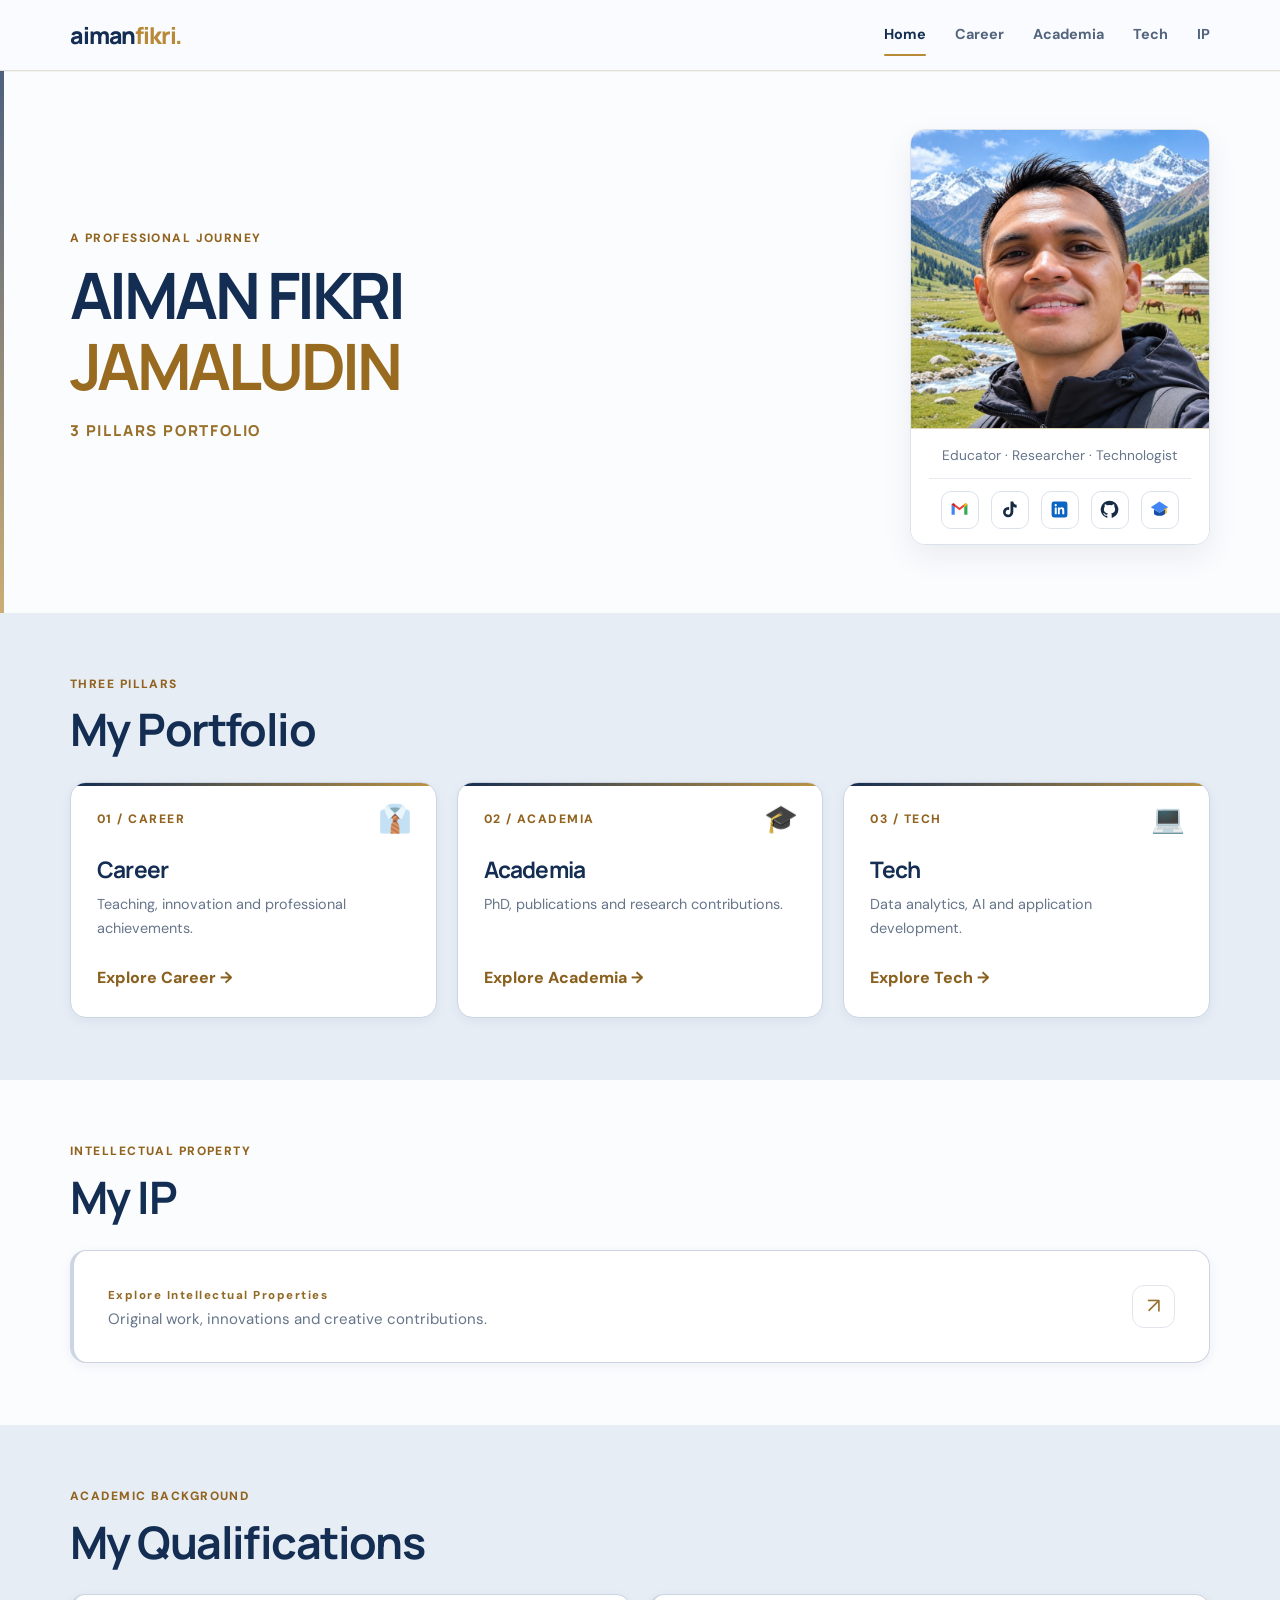
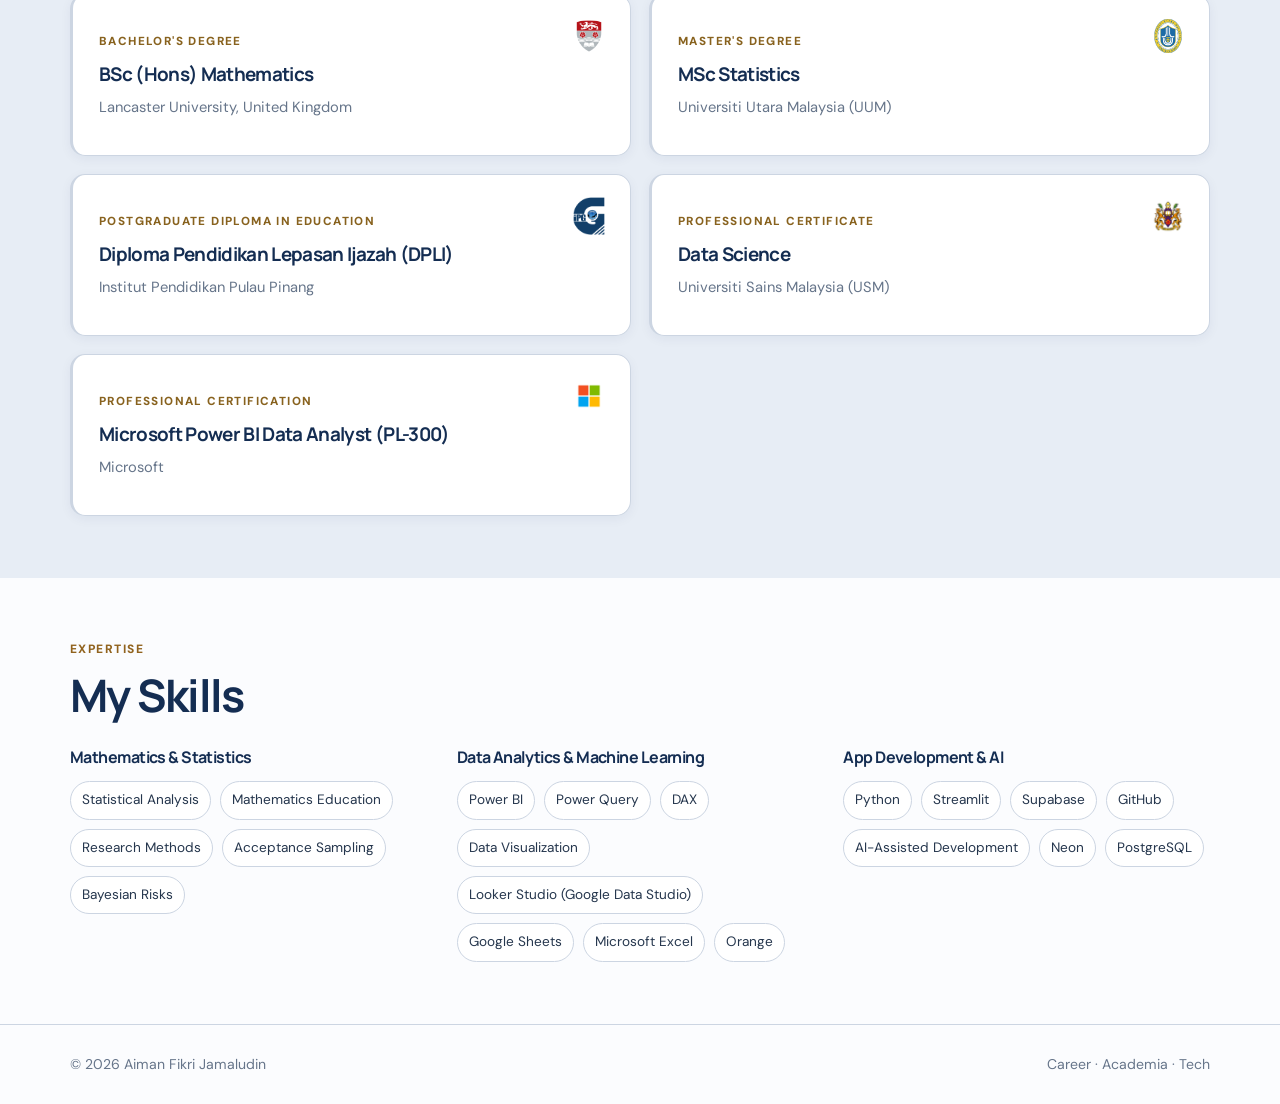
==== commit e738704e: "Load corrected alternating homepage backgrounds" ====
--- a/index.html
+++ b/index.html
@@ -1 +1 @@
-<!doctype html><html lang="en"><head><meta charset="utf-8"><meta name="viewport" content="width=device-width,initial-scale=1"><meta name="theme-color" content="#142b3d"><meta name="description" content="Aiman Fikri Jamaludin 3 Pillars Portfolio: Career, Academia, and Tech."><title>AIMAN FIKRI JAMALUDIN | 3 PILLARS PORTFOLIO</title><link rel="stylesheet" href="assets/style.css?v=2.9"></head><body><a class="skip" href="#main">Skip to content</a><header class="site-header"><nav class="nav container" aria-label="Main navigation"><a class="brand" href="index.html">aiman<span>fikri.</span></a><button class="menu-toggle" aria-label="Toggle navigation" aria-expanded="false" aria-controls="nav-links">☰</button><div class="nav-links" id="nav-links"><a href="index.html" aria-current="page">Home</a><a href="education.html">Career</a><a href="research.html">Academia</a><a href="technology.html">Tech</a><a href="intellectual-property.html">IP</a></div></nav></header><main id="main"><section class="hero"><div class="container hero-grid"><div><div class="eyebrow">A professional journey</div><h1 class="name-heading">AIMAN FIKRI<br><span class="highlight">JAMALUDIN</span></h1><p class="portfolio-label">3 PILLARS PORTFOLIO</p></div><div class="portrait-card"><img class="profile-photo" src="assets/aiman-portrait-hq.jpg" onerror="this.onerror=null;this.src='assets/profile.svg'" alt="Portrait of Aiman Fikri Jamaludin" width="360" height="360"><div class="portrait-caption"><span>Educator · Researcher · Technologist</span><div class="portrait-socials" aria-label="Contact and social media" style="display:flex;flex-direction:row;align-items:center;justify-content:center;flex-wrap:nowrap;gap:12px;margin-top:12px;padding-top:12px;border-top:1px solid #e8eaf0;"><a class="portrait-social" style="display:inline-flex;flex:0 0 38px;align-items:center;justify-content:center;width:38px;height:38px;overflow:hidden;border:1px solid #dce2ec;border-radius:10px;" href="mailto:irkifnamia@gmail.com" aria-label="Email Aiman Fikri Jamaludin using Gmail" title="Gmail"><svg xmlns="http://www.w3.org/2000/svg" width="19" height="19" style="display:block;width:19px;height:19px;max-width:19px;max-height:19px;flex:none;" viewBox="0 0 24 24" aria-hidden="true" focusable="false"><path fill="#4285F4" d="M2 5.5v13h4V9.1L2 5.5z"/><path fill="#34A853" d="M18 9.1v9.4h4v-13l-4 3.6z"/><path fill="#EA4335" d="M2 5.5 4.5 4 12 9.7 19.5 4 22 5.5 12 13 2 5.5z"/><path fill="#C5221F" d="M2 5.5 4.5 4 6 5.1v4L2 5.5z"/><path fill="#FBBC04" d="M18 5.1 19.5 4 22 5.5 18 9.1v-4z"/></svg></a><a class="portrait-social" style="display:inline-flex;flex:0 0 38px;align-items:center;justify-content:center;width:38px;height:38px;overflow:hidden;border:1px solid #dce2ec;border-radius:10px;" href="https://www.tiktok.com/@aiman.fikri.90" target="_blank" rel="noopener noreferrer" aria-label="Visit Aiman Fikri Jamaludin on TikTok" title="TikTok"><svg xmlns="http://www.w3.org/2000/svg" width="19" height="19" style="display:block;width:19px;height:19px;max-width:19px;max-height:19px;flex:none;" viewBox="0 0 24 24" aria-hidden="true" focusable="false"><path fill="currentColor" d="M16.8 2c.25 2.4 1.55 3.9 4.2 4.05v3.7a9.4 9.4 0 0 1-4.2-1.18v6.73a6.5 6.5 0 1 1-6.5-6.5c.42 0 .84.04 1.22.12v3.83a3 3 0 1 0 1.75 2.75V2h3.53z"/></svg></a><a class="portrait-social" style="display:inline-flex;flex:0 0 38px;align-items:center;justify-content:center;width:38px;height:38px;overflow:hidden;border:1px solid #dce2ec;border-radius:10px;" href="https://www.linkedin.com/in/aiman-fikri-jamaludin-20189a215" target="_blank" rel="noopener noreferrer" aria-label="Visit Aiman Fikri Jamaludin on LinkedIn" title="LinkedIn"><svg xmlns="http://www.w3.org/2000/svg" width="19" height="19" style="display:block;width:19px;height:19px;max-width:19px;max-height:19px;flex:none;" viewBox="0 0 24 24" aria-hidden="true" focusable="false"><rect x="2" y="2" width="20" height="20" rx="3" fill="#0A66C2"/><path fill="#fff" d="M6 9.5h2.5V18H6zm1.25-4.3a1.45 1.45 0 1 1 0 2.9 1.45 1.45 0 0 1 0-2.9zM10 9.5h2.4v1.15c.35-.65 1.1-1.35 2.45-1.35 2.65 0 3.15 1.65 3.15 3.8V18h-2.5v-4.3c0-1.05-.02-2.4-1.48-2.4-1.48 0-1.7 1.15-1.7 2.32V18H10z"/></svg></a><a class="portrait-social" style="display:inline-flex;flex:0 0 38px;align-items:center;justify-content:center;width:38px;height:38px;overflow:hidden;border:1px solid #dce2ec;border-radius:10px;" href="https://github.com/irkifnamia" target="_blank" rel="noopener noreferrer" aria-label="Visit Aiman Fikri Jamaludin on GitHub" title="GitHub"><svg xmlns="http://www.w3.org/2000/svg" width="19" height="19" style="display:block;width:19px;height:19px;max-width:19px;max-height:19px;flex:none;" viewBox="0 0 24 24" aria-hidden="true" focusable="false"><path fill="currentColor" d="M12 .9a11.1 11.1 0 0 0-3.51 21.63c.55.1.76-.24.76-.54v-2.08c-3.09.67-3.74-1.31-3.74-1.31-.5-1.28-1.23-1.62-1.23-1.62-1.01-.7.08-.68.08-.68 1.12.08 1.71 1.15 1.71 1.15.99 1.7 2.59 1.21 3.22.93.1-.72.39-1.21.7-1.49-2.47-.28-5.07-1.23-5.07-5.49 0-1.21.43-2.2 1.15-2.98-.12-.29-.5-1.41.11-2.94 0 0 .94-.3 3.05 1.14a10.5 10.5 0 0 1 5.55 0c2.11-1.44 3.04-1.14 3.04-1.14.61 1.53.23 2.65.11 2.94.72.78 1.15 1.77 1.15 2.98 0 4.27-2.61 5.2-5.09 5.48.4.35.75 1.02.75 2.07v3.07c0 .3.2.65.77.54A11.1 11.1 0 0 0 12 .9z"/></svg></a><a class="portrait-social" style="display:inline-flex;flex:0 0 38px;align-items:center;justify-content:center;width:38px;height:38px;overflow:hidden;border:1px solid #dce2ec;border-radius:10px;" href="https://scholar.google.com/citations?user=-RH-keoAAAAJ&amp;hl=en" target="_blank" rel="noopener noreferrer" aria-label="Visit Aiman Fikri Jamaludin on Google Scholar" title="Google Scholar"><svg xmlns="http://www.w3.org/2000/svg" width="19" height="19" style="display:block;width:19px;height:19px;max-width:19px;max-height:19px;flex:none;" viewBox="0 0 24 24" aria-hidden="true" focusable="false"><path fill="#4285F4" d="M12 2 1 9l11 7 11-7L12 2Z"/><path fill="#174EA6" d="M5 12v5c0 1.3 3.1 3 7 3s7-1.7 7-3v-5l-7 4-7-4Z"/><path fill="#F9AB00" d="M21 10v7h-2v-7h2Z"/></svg></a></div></div></div></div></section><section class="section section-tint" id="pillars"><div class="container"><div class="eyebrow">Three Pillars</div><h2>My Portfolio</h2><div class="cards"><article class="card"><div class="num">01 / CAREER</div><span class="pillar-icon" aria-hidden="true">👔</span><h3>Career</h3><p>Teaching, innovation and professional achievements.</p><div class="tag-list"><span class="tag">Education</span><span class="tag">Teaching</span><span class="tag">CQI</span></div><a class="more" href="education.html">Explore Career →</a></article><article class="card"><div class="num">02 / ACADEMIA</div><span class="pillar-icon" aria-hidden="true">🎓</span><h3>Academia</h3><p>PhD, publications and research contributions.</p><div class="tag-list"><span class="tag">PhD</span><span class="tag">Statistics</span><span class="tag">Publications</span></div><a class="more" href="research.html">Explore Academia →</a></article><article class="card"><div class="num">03 / TECH</div><span class="pillar-icon" aria-hidden="true">💻</span><h3>Tech</h3><p>Data analytics, AI and application development.</p><div class="tag-list"><span class="tag">Analytics</span><span class="tag">Power BI</span><span class="tag">AI</span></div><a class="more" href="technology.html">Explore Tech →</a></article></div></div></section><section class="section ip-feature-section" id="intellectual-property"><div class="container"><div class="eyebrow">Intellectual Property</div><h2>My IP</h2><a class="ip-feature-card" href="intellectual-property.html" aria-label="Explore my intellectual properties"><div class="ip-feature-copy"><span class="ip-feature-kicker">Explore Intellectual Properties</span><p>Original work, innovations and creative contributions.</p></div><span class="ip-feature-arrow" aria-hidden="true">↗</span></a></div></section><section class="section background-section" id="background"><div class="container"><div class="eyebrow">Academic Background</div><h2>My Qualifications</h2><div class="qualification-grid"><article class="qualification-item"><img class="qualification-logo" src="assets/logos/lancaster.png" alt="Lancaster University logo" width="38" height="38" loading="lazy" decoding="async"><span class="qualification-type">Bachelor's Degree</span><h3>BSc (Hons) Mathematics</h3><p>Lancaster University, United Kingdom</p></article><article class="qualification-item"><img class="qualification-logo" src="assets/logos/uum.png" alt="Universiti Utara Malaysia logo" width="38" height="38" loading="lazy" decoding="async"><span class="qualification-type">Master's Degree</span><h3>MSc Statistics</h3><p>Universiti Utara Malaysia (UUM)</p></article><article class="qualification-item"><img class="qualification-logo" src="assets/logos/ippp.png" alt="Institut Pendidikan Pulau Pinang logo" width="38" height="38" loading="lazy" decoding="async"><span class="qualification-type">Postgraduate Diploma in Education</span><h3>Diploma Pendidikan Lepasan Ijazah (DPLI)</h3><p>Institut Pendidikan Pulau Pinang</p></article><article class="qualification-item"><img class="qualification-logo" src="assets/logos/usm.png" alt="Universiti Sains Malaysia logo" width="38" height="38" loading="lazy" decoding="async"><span class="qualification-type">Professional Certificate</span><h3>Data Science</h3><p>Universiti Sains Malaysia (USM)</p></article><article class="qualification-item"><img class="qualification-logo" src="assets/logos/microsoft.png" alt="Microsoft logo" width="38" height="38" loading="lazy" decoding="async"><span class="qualification-type">Professional Certification</span><h3>Microsoft Power BI Data Analyst (PL-300)</h3><p>Microsoft</p></article></div></div></section><section class="section skills-section" id="skills"><div class="container"><div class="eyebrow">Expertise</div><h2>My Skills</h2><div class="skills-groups"><div class="skill-group"><h3>Mathematics &amp; Statistics</h3><div class="skill-pills"><span>Statistical Analysis</span><span>Mathematics Education</span><span>Research Methods</span><span>Acceptance Sampling</span><span>Bayesian Risks</span></div></div><div class="skill-group"><h3>Data Analytics &amp; Machine Learning</h3><div class="skill-pills"><span>Power BI</span><span>Power Query</span><span>DAX</span><span>Data Visualization</span><span>Looker Studio (Google Data Studio)</span><span>Google Sheets</span><span>Microsoft Excel</span><span>Orange</span></div></div><div class="skill-group"><h3>App Development &amp; AI</h3><div class="skill-pills"><span>Python</span><span>Streamlit</span><span>Supabase</span><span>GitHub</span><span>AI-Assisted Development</span><span>Neon</span><span>PostgreSQL</span></div></div></div></div></section></main><footer class="footer"><div class="container footer-inner"><span>© <span id="year"></span> Aiman Fikri Jamaludin</span><span>Career · Academia · Tech</span></div></footer><script src="assets/script.js" defer></script></body></html>+<!doctype html><html lang="en"><head><meta charset="utf-8"><meta name="viewport" content="width=device-width,initial-scale=1"><meta name="theme-color" content="#142b3d"><meta name="description" content="Aiman Fikri Jamaludin 3 Pillars Portfolio: Career, Academia, and Tech."><title>AIMAN FIKRI JAMALUDIN | 3 PILLARS PORTFOLIO</title><link rel="stylesheet" href="assets/style.css?v=3.0"></head><body><a class="skip" href="#main">Skip to content</a><header class="site-header"><nav class="nav container" aria-label="Main navigation"><a class="brand" href="index.html">aiman<span>fikri.</span></a><button class="menu-toggle" aria-label="Toggle navigation" aria-expanded="false" aria-controls="nav-links">☰</button><div class="nav-links" id="nav-links"><a href="index.html" aria-current="page">Home</a><a href="education.html">Career</a><a href="research.html">Academia</a><a href="technology.html">Tech</a><a href="intellectual-property.html">IP</a></div></nav></header><main id="main"><section class="hero"><div class="container hero-grid"><div><div class="eyebrow">A professional journey</div><h1 class="name-heading">AIMAN FIKRI<br><span class="highlight">JAMALUDIN</span></h1><p class="portfolio-label">3 PILLARS PORTFOLIO</p></div><div class="portrait-card"><img class="profile-photo" src="assets/aiman-portrait-hq.jpg" onerror="this.onerror=null;this.src='assets/profile.svg'" alt="Portrait of Aiman Fikri Jamaludin" width="360" height="360"><div class="portrait-caption"><span>Educator · Researcher · Technologist</span><div class="portrait-socials" aria-label="Contact and social media" style="display:flex;flex-direction:row;align-items:center;justify-content:center;flex-wrap:nowrap;gap:12px;margin-top:12px;padding-top:12px;border-top:1px solid #e8eaf0;"><a class="portrait-social" style="display:inline-flex;flex:0 0 38px;align-items:center;justify-content:center;width:38px;height:38px;overflow:hidden;border:1px solid #dce2ec;border-radius:10px;" href="mailto:irkifnamia@gmail.com" aria-label="Email Aiman Fikri Jamaludin using Gmail" title="Gmail"><svg xmlns="http://www.w3.org/2000/svg" width="19" height="19" style="display:block;width:19px;height:19px;max-width:19px;max-height:19px;flex:none;" viewBox="0 0 24 24" aria-hidden="true" focusable="false"><path fill="#4285F4" d="M2 5.5v13h4V9.1L2 5.5z"/><path fill="#34A853" d="M18 9.1v9.4h4v-13l-4 3.6z"/><path fill="#EA4335" d="M2 5.5 4.5 4 12 9.7 19.5 4 22 5.5 12 13 2 5.5z"/><path fill="#C5221F" d="M2 5.5 4.5 4 6 5.1v4L2 5.5z"/><path fill="#FBBC04" d="M18 5.1 19.5 4 22 5.5 18 9.1v-4z"/></svg></a><a class="portrait-social" style="display:inline-flex;flex:0 0 38px;align-items:center;justify-content:center;width:38px;height:38px;overflow:hidden;border:1px solid #dce2ec;border-radius:10px;" href="https://www.tiktok.com/@aiman.fikri.90" target="_blank" rel="noopener noreferrer" aria-label="Visit Aiman Fikri Jamaludin on TikTok" title="TikTok"><svg xmlns="http://www.w3.org/2000/svg" width="19" height="19" style="display:block;width:19px;height:19px;max-width:19px;max-height:19px;flex:none;" viewBox="0 0 24 24" aria-hidden="true" focusable="false"><path fill="currentColor" d="M16.8 2c.25 2.4 1.55 3.9 4.2 4.05v3.7a9.4 9.4 0 0 1-4.2-1.18v6.73a6.5 6.5 0 1 1-6.5-6.5c.42 0 .84.04 1.22.12v3.83a3 3 0 1 0 1.75 2.75V2h3.53z"/></svg></a><a class="portrait-social" style="display:inline-flex;flex:0 0 38px;align-items:center;justify-content:center;width:38px;height:38px;overflow:hidden;border:1px solid #dce2ec;border-radius:10px;" href="https://www.linkedin.com/in/aiman-fikri-jamaludin-20189a215" target="_blank" rel="noopener noreferrer" aria-label="Visit Aiman Fikri Jamaludin on LinkedIn" title="LinkedIn"><svg xmlns="http://www.w3.org/2000/svg" width="19" height="19" style="display:block;width:19px;height:19px;max-width:19px;max-height:19px;flex:none;" viewBox="0 0 24 24" aria-hidden="true" focusable="false"><rect x="2" y="2" width="20" height="20" rx="3" fill="#0A66C2"/><path fill="#fff" d="M6 9.5h2.5V18H6zm1.25-4.3a1.45 1.45 0 1 1 0 2.9 1.45 1.45 0 0 1 0-2.9zM10 9.5h2.4v1.15c.35-.65 1.1-1.35 2.45-1.35 2.65 0 3.15 1.65 3.15 3.8V18h-2.5v-4.3c0-1.05-.02-2.4-1.48-2.4-1.48 0-1.7 1.15-1.7 2.32V18H10z"/></svg></a><a class="portrait-social" style="display:inline-flex;flex:0 0 38px;align-items:center;justify-content:center;width:38px;height:38px;overflow:hidden;border:1px solid #dce2ec;border-radius:10px;" href="https://github.com/irkifnamia" target="_blank" rel="noopener noreferrer" aria-label="Visit Aiman Fikri Jamaludin on GitHub" title="GitHub"><svg xmlns="http://www.w3.org/2000/svg" width="19" height="19" style="display:block;width:19px;height:19px;max-width:19px;max-height:19px;flex:none;" viewBox="0 0 24 24" aria-hidden="true" focusable="false"><path fill="currentColor" d="M12 .9a11.1 11.1 0 0 0-3.51 21.63c.55.1.76-.24.76-.54v-2.08c-3.09.67-3.74-1.31-3.74-1.31-.5-1.28-1.23-1.62-1.23-1.62-1.01-.7.08-.68.08-.68 1.12.08 1.71 1.15 1.71 1.15.99 1.7 2.59 1.21 3.22.93.1-.72.39-1.21.7-1.49-2.47-.28-5.07-1.23-5.07-5.49 0-1.21.43-2.2 1.15-2.98-.12-.29-.5-1.41.11-2.94 0 0 .94-.3 3.05 1.14a10.5 10.5 0 0 1 5.55 0c2.11-1.44 3.04-1.14 3.04-1.14.61 1.53.23 2.65.11 2.94.72.78 1.15 1.77 1.15 2.98 0 4.27-2.61 5.2-5.09 5.48.4.35.75 1.02.75 2.07v3.07c0 .3.2.65.77.54A11.1 11.1 0 0 0 12 .9z"/></svg></a><a class="portrait-social" style="display:inline-flex;flex:0 0 38px;align-items:center;justify-content:center;width:38px;height:38px;overflow:hidden;border:1px solid #dce2ec;border-radius:10px;" href="https://scholar.google.com/citations?user=-RH-keoAAAAJ&amp;hl=en" target="_blank" rel="noopener noreferrer" aria-label="Visit Aiman Fikri Jamaludin on Google Scholar" title="Google Scholar"><svg xmlns="http://www.w3.org/2000/svg" width="19" height="19" style="display:block;width:19px;height:19px;max-width:19px;max-height:19px;flex:none;" viewBox="0 0 24 24" aria-hidden="true" focusable="false"><path fill="#4285F4" d="M12 2 1 9l11 7 11-7L12 2Z"/><path fill="#174EA6" d="M5 12v5c0 1.3 3.1 3 7 3s7-1.7 7-3v-5l-7 4-7-4Z"/><path fill="#F9AB00" d="M21 10v7h-2v-7h2Z"/></svg></a></div></div></div></div></section><section class="section section-tint" id="pillars"><div class="container"><div class="eyebrow">Three Pillars</div><h2>My Portfolio</h2><div class="cards"><article class="card"><div class="num">01 / CAREER</div><span class="pillar-icon" aria-hidden="true">👔</span><h3>Career</h3><p>Teaching, innovation and professional achievements.</p><div class="tag-list"><span class="tag">Education</span><span class="tag">Teaching</span><span class="tag">CQI</span></div><a class="more" href="education.html">Explore Career →</a></article><article class="card"><div class="num">02 / ACADEMIA</div><span class="pillar-icon" aria-hidden="true">🎓</span><h3>Academia</h3><p>PhD, publications and research contributions.</p><div class="tag-list"><span class="tag">PhD</span><span class="tag">Statistics</span><span class="tag">Publications</span></div><a class="more" href="research.html">Explore Academia →</a></article><article class="card"><div class="num">03 / TECH</div><span class="pillar-icon" aria-hidden="true">💻</span><h3>Tech</h3><p>Data analytics, AI and application development.</p><div class="tag-list"><span class="tag">Analytics</span><span class="tag">Power BI</span><span class="tag">AI</span></div><a class="more" href="technology.html">Explore Tech →</a></article></div></div></section><section class="section ip-feature-section" id="intellectual-property"><div class="container"><div class="eyebrow">Intellectual Property</div><h2>My IP</h2><a class="ip-feature-card" href="intellectual-property.html" aria-label="Explore my intellectual properties"><div class="ip-feature-copy"><span class="ip-feature-kicker">Explore Intellectual Properties</span><p>Original work, innovations and creative contributions.</p></div><span class="ip-feature-arrow" aria-hidden="true">↗</span></a></div></section><section class="section background-section" id="background"><div class="container"><div class="eyebrow">Academic Background</div><h2>My Qualifications</h2><div class="qualification-grid"><article class="qualification-item"><img class="qualification-logo" src="assets/logos/lancaster.png" alt="Lancaster University logo" width="38" height="38" loading="lazy" decoding="async"><span class="qualification-type">Bachelor's Degree</span><h3>BSc (Hons) Mathematics</h3><p>Lancaster University, United Kingdom</p></article><article class="qualification-item"><img class="qualification-logo" src="assets/logos/uum.png" alt="Universiti Utara Malaysia logo" width="38" height="38" loading="lazy" decoding="async"><span class="qualification-type">Master's Degree</span><h3>MSc Statistics</h3><p>Universiti Utara Malaysia (UUM)</p></article><article class="qualification-item"><img class="qualification-logo" src="assets/logos/ippp.png" alt="Institut Pendidikan Pulau Pinang logo" width="38" height="38" loading="lazy" decoding="async"><span class="qualification-type">Postgraduate Diploma in Education</span><h3>Diploma Pendidikan Lepasan Ijazah (DPLI)</h3><p>Institut Pendidikan Pulau Pinang</p></article><article class="qualification-item"><img class="qualification-logo" src="assets/logos/usm.png" alt="Universiti Sains Malaysia logo" width="38" height="38" loading="lazy" decoding="async"><span class="qualification-type">Professional Certificate</span><h3>Data Science</h3><p>Universiti Sains Malaysia (USM)</p></article><article class="qualification-item"><img class="qualification-logo" src="assets/logos/microsoft.png" alt="Microsoft logo" width="38" height="38" loading="lazy" decoding="async"><span class="qualification-type">Professional Certification</span><h3>Microsoft Power BI Data Analyst (PL-300)</h3><p>Microsoft</p></article></div></div></section><section class="section skills-section" id="skills"><div class="container"><div class="eyebrow">Expertise</div><h2>My Skills</h2><div class="skills-groups"><div class="skill-group"><h3>Mathematics &amp; Statistics</h3><div class="skill-pills"><span>Statistical Analysis</span><span>Mathematics Education</span><span>Research Methods</span><span>Acceptance Sampling</span><span>Bayesian Risks</span></div></div><div class="skill-group"><h3>Data Analytics &amp; Machine Learning</h3><div class="skill-pills"><span>Power BI</span><span>Power Query</span><span>DAX</span><span>Data Visualization</span><span>Looker Studio (Google Data Studio)</span><span>Google Sheets</span><span>Microsoft Excel</span><span>Orange</span></div></div><div class="skill-group"><h3>App Development &amp; AI</h3><div class="skill-pills"><span>Python</span><span>Streamlit</span><span>Supabase</span><span>GitHub</span><span>AI-Assisted Development</span><span>Neon</span><span>PostgreSQL</span></div></div></div></div></section></main><footer class="footer"><div class="container footer-inner"><span>© <span id="year"></span> Aiman Fikri Jamaludin</span><span>Career · Academia · Tech</span></div></footer><script src="assets/script.js" defer></script></body></html>
--- a/assets/style.css
+++ b/assets/style.css
@@ -249,3 +249,9 @@
 .card:hover,.topic-card:hover,.qualification-item:hover,.ip-feature-card:hover{border-color:#c5aa77;box-shadow:0 9px 24px rgba(20,45,82,.09)}
 .skill-pills span{background:#fff;border-color:#ccd5e2}
 #pillars .card{border-color:#ccd5e2}
+
+/* V3.0 — alternate homepage section surfaces in order */
+#pillars{background:#e7edf5}
+#intellectual-property{background:#fbfcfe}
+#background{background:#e7edf5}
+#skills{background:#fbfcfe}
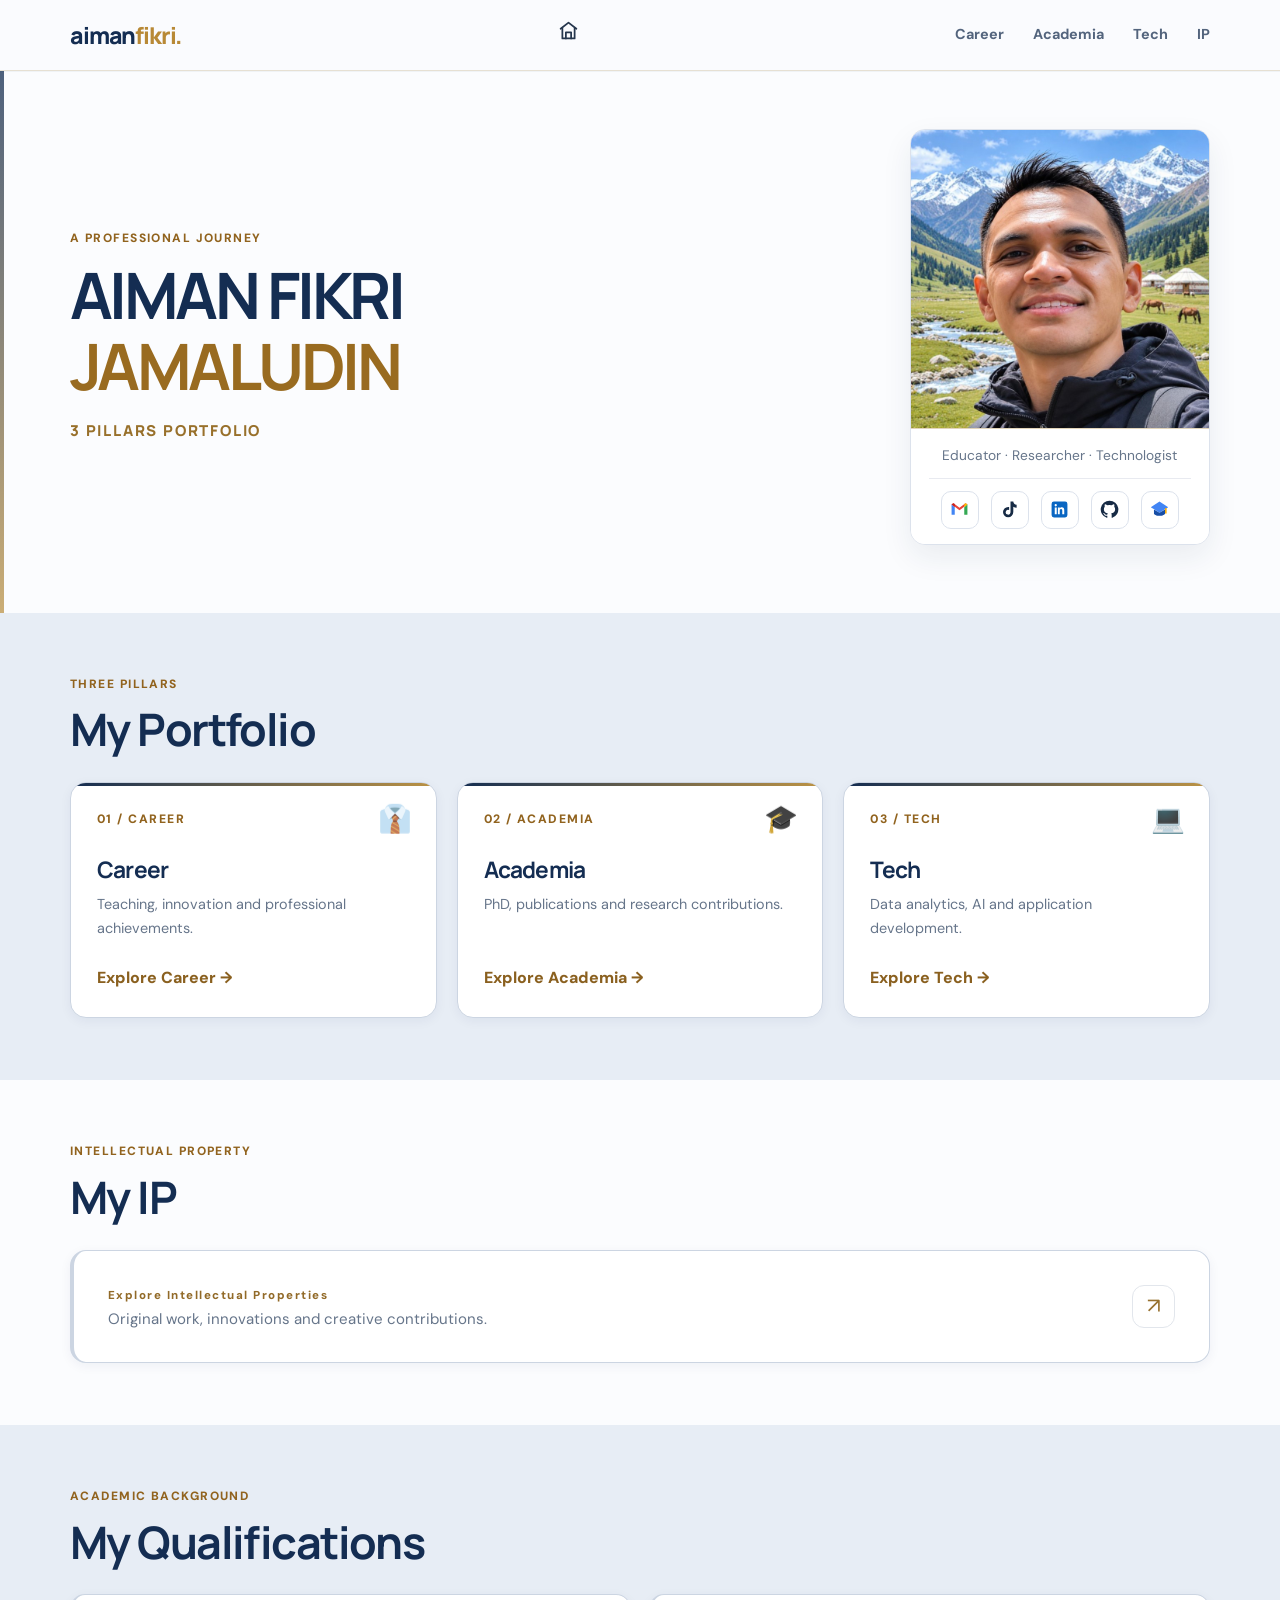
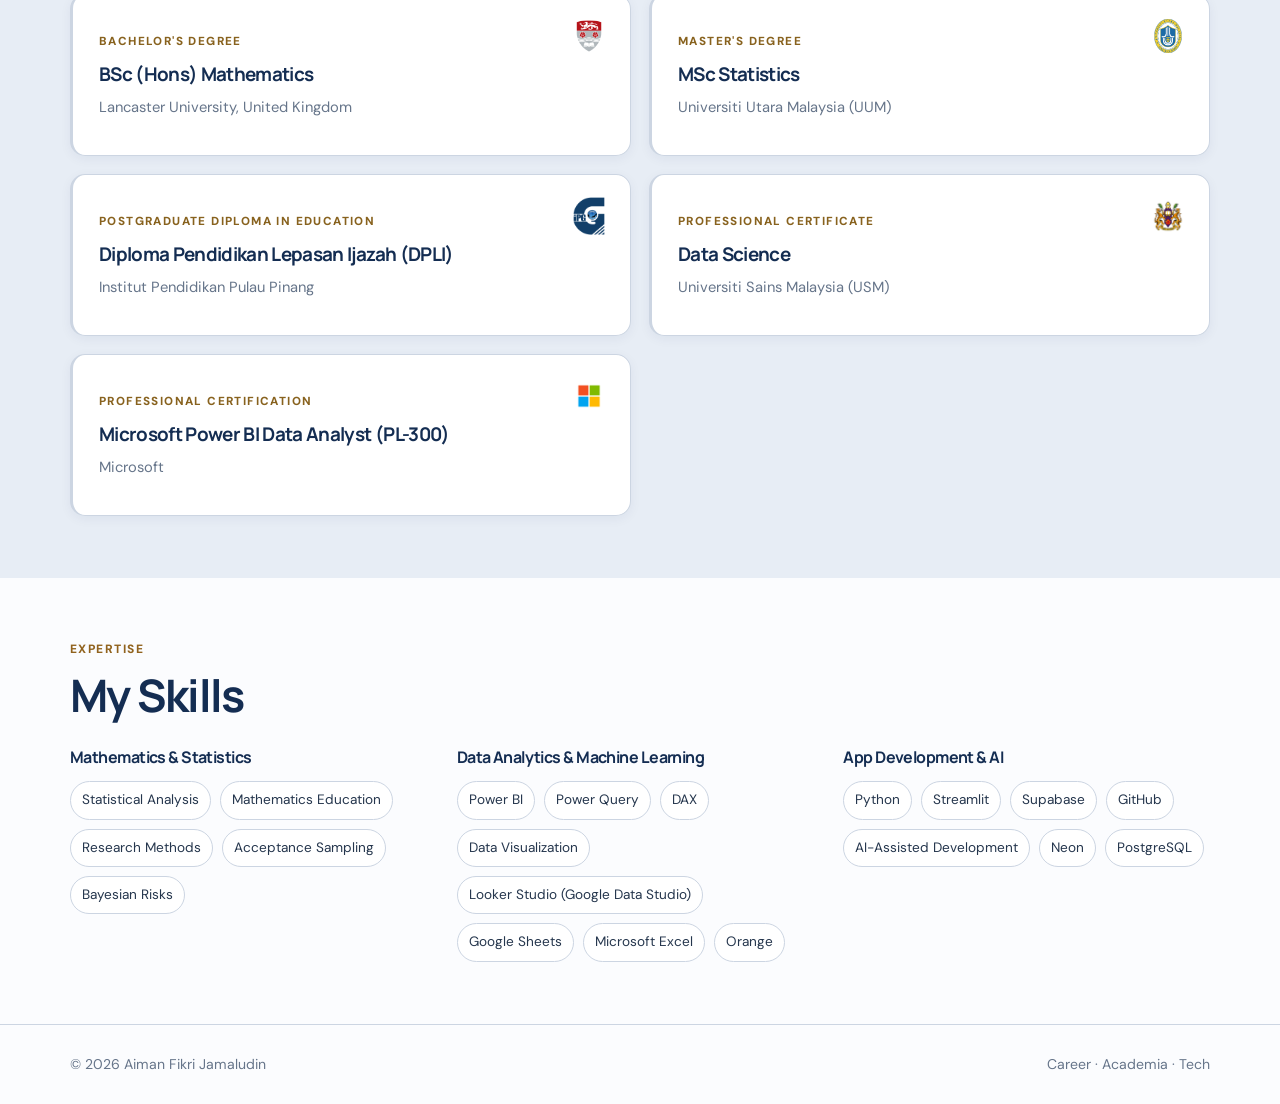
==== commit 0ce16c58: "Add header Home icon and streamline pillar page navigation" ====
--- a/index.html
+++ b/index.html
@@ -1 +1 @@
-<!doctype html><html lang="en"><head><meta charset="utf-8"><meta name="viewport" content="width=device-width,initial-scale=1"><meta name="theme-color" content="#142b3d"><meta name="description" content="Aiman Fikri Jamaludin 3 Pillars Portfolio: Career, Academia, and Tech."><title>AIMAN FIKRI JAMALUDIN | 3 PILLARS PORTFOLIO</title><link rel="stylesheet" href="assets/style.css?v=3.0"></head><body><a class="skip" href="#main">Skip to content</a><header class="site-header"><nav class="nav container" aria-label="Main navigation"><a class="brand" href="index.html">aiman<span>fikri.</span></a><button class="menu-toggle" aria-label="Toggle navigation" aria-expanded="false" aria-controls="nav-links">☰</button><div class="nav-links" id="nav-links"><a href="index.html" aria-current="page">Home</a><a href="education.html">Career</a><a href="research.html">Academia</a><a href="technology.html">Tech</a><a href="intellectual-property.html">IP</a></div></nav></header><main id="main"><section class="hero"><div class="container hero-grid"><div><div class="eyebrow">A professional journey</div><h1 class="name-heading">AIMAN FIKRI<br><span class="highlight">JAMALUDIN</span></h1><p class="portfolio-label">3 PILLARS PORTFOLIO</p></div><div class="portrait-card"><img class="profile-photo" src="assets/aiman-portrait-hq.jpg" onerror="this.onerror=null;this.src='assets/profile.svg'" alt="Portrait of Aiman Fikri Jamaludin" width="360" height="360"><div class="portrait-caption"><span>Educator · Researcher · Technologist</span><div class="portrait-socials" aria-label="Contact and social media" style="display:flex;flex-direction:row;align-items:center;justify-content:center;flex-wrap:nowrap;gap:12px;margin-top:12px;padding-top:12px;border-top:1px solid #e8eaf0;"><a class="portrait-social" style="display:inline-flex;flex:0 0 38px;align-items:center;justify-content:center;width:38px;height:38px;overflow:hidden;border:1px solid #dce2ec;border-radius:10px;" href="mailto:irkifnamia@gmail.com" aria-label="Email Aiman Fikri Jamaludin using Gmail" title="Gmail"><svg xmlns="http://www.w3.org/2000/svg" width="19" height="19" style="display:block;width:19px;height:19px;max-width:19px;max-height:19px;flex:none;" viewBox="0 0 24 24" aria-hidden="true" focusable="false"><path fill="#4285F4" d="M2 5.5v13h4V9.1L2 5.5z"/><path fill="#34A853" d="M18 9.1v9.4h4v-13l-4 3.6z"/><path fill="#EA4335" d="M2 5.5 4.5 4 12 9.7 19.5 4 22 5.5 12 13 2 5.5z"/><path fill="#C5221F" d="M2 5.5 4.5 4 6 5.1v4L2 5.5z"/><path fill="#FBBC04" d="M18 5.1 19.5 4 22 5.5 18 9.1v-4z"/></svg></a><a class="portrait-social" style="display:inline-flex;flex:0 0 38px;align-items:center;justify-content:center;width:38px;height:38px;overflow:hidden;border:1px solid #dce2ec;border-radius:10px;" href="https://www.tiktok.com/@aiman.fikri.90" target="_blank" rel="noopener noreferrer" aria-label="Visit Aiman Fikri Jamaludin on TikTok" title="TikTok"><svg xmlns="http://www.w3.org/2000/svg" width="19" height="19" style="display:block;width:19px;height:19px;max-width:19px;max-height:19px;flex:none;" viewBox="0 0 24 24" aria-hidden="true" focusable="false"><path fill="currentColor" d="M16.8 2c.25 2.4 1.55 3.9 4.2 4.05v3.7a9.4 9.4 0 0 1-4.2-1.18v6.73a6.5 6.5 0 1 1-6.5-6.5c.42 0 .84.04 1.22.12v3.83a3 3 0 1 0 1.75 2.75V2h3.53z"/></svg></a><a class="portrait-social" style="display:inline-flex;flex:0 0 38px;align-items:center;justify-content:center;width:38px;height:38px;overflow:hidden;border:1px solid #dce2ec;border-radius:10px;" href="https://www.linkedin.com/in/aiman-fikri-jamaludin-20189a215" target="_blank" rel="noopener noreferrer" aria-label="Visit Aiman Fikri Jamaludin on LinkedIn" title="LinkedIn"><svg xmlns="http://www.w3.org/2000/svg" width="19" height="19" style="display:block;width:19px;height:19px;max-width:19px;max-height:19px;flex:none;" viewBox="0 0 24 24" aria-hidden="true" focusable="false"><rect x="2" y="2" width="20" height="20" rx="3" fill="#0A66C2"/><path fill="#fff" d="M6 9.5h2.5V18H6zm1.25-4.3a1.45 1.45 0 1 1 0 2.9 1.45 1.45 0 0 1 0-2.9zM10 9.5h2.4v1.15c.35-.65 1.1-1.35 2.45-1.35 2.65 0 3.15 1.65 3.15 3.8V18h-2.5v-4.3c0-1.05-.02-2.4-1.48-2.4-1.48 0-1.7 1.15-1.7 2.32V18H10z"/></svg></a><a class="portrait-social" style="display:inline-flex;flex:0 0 38px;align-items:center;justify-content:center;width:38px;height:38px;overflow:hidden;border:1px solid #dce2ec;border-radius:10px;" href="https://github.com/irkifnamia" target="_blank" rel="noopener noreferrer" aria-label="Visit Aiman Fikri Jamaludin on GitHub" title="GitHub"><svg xmlns="http://www.w3.org/2000/svg" width="19" height="19" style="display:block;width:19px;height:19px;max-width:19px;max-height:19px;flex:none;" viewBox="0 0 24 24" aria-hidden="true" focusable="false"><path fill="currentColor" d="M12 .9a11.1 11.1 0 0 0-3.51 21.63c.55.1.76-.24.76-.54v-2.08c-3.09.67-3.74-1.31-3.74-1.31-.5-1.28-1.23-1.62-1.23-1.62-1.01-.7.08-.68.08-.68 1.12.08 1.71 1.15 1.71 1.15.99 1.7 2.59 1.21 3.22.93.1-.72.39-1.21.7-1.49-2.47-.28-5.07-1.23-5.07-5.49 0-1.21.43-2.2 1.15-2.98-.12-.29-.5-1.41.11-2.94 0 0 .94-.3 3.05 1.14a10.5 10.5 0 0 1 5.55 0c2.11-1.44 3.04-1.14 3.04-1.14.61 1.53.23 2.65.11 2.94.72.78 1.15 1.77 1.15 2.98 0 4.27-2.61 5.2-5.09 5.48.4.35.75 1.02.75 2.07v3.07c0 .3.2.65.77.54A11.1 11.1 0 0 0 12 .9z"/></svg></a><a class="portrait-social" style="display:inline-flex;flex:0 0 38px;align-items:center;justify-content:center;width:38px;height:38px;overflow:hidden;border:1px solid #dce2ec;border-radius:10px;" href="https://scholar.google.com/citations?user=-RH-keoAAAAJ&amp;hl=en" target="_blank" rel="noopener noreferrer" aria-label="Visit Aiman Fikri Jamaludin on Google Scholar" title="Google Scholar"><svg xmlns="http://www.w3.org/2000/svg" width="19" height="19" style="display:block;width:19px;height:19px;max-width:19px;max-height:19px;flex:none;" viewBox="0 0 24 24" aria-hidden="true" focusable="false"><path fill="#4285F4" d="M12 2 1 9l11 7 11-7L12 2Z"/><path fill="#174EA6" d="M5 12v5c0 1.3 3.1 3 7 3s7-1.7 7-3v-5l-7 4-7-4Z"/><path fill="#F9AB00" d="M21 10v7h-2v-7h2Z"/></svg></a></div></div></div></div></section><section class="section section-tint" id="pillars"><div class="container"><div class="eyebrow">Three Pillars</div><h2>My Portfolio</h2><div class="cards"><article class="card"><div class="num">01 / CAREER</div><span class="pillar-icon" aria-hidden="true">👔</span><h3>Career</h3><p>Teaching, innovation and professional achievements.</p><div class="tag-list"><span class="tag">Education</span><span class="tag">Teaching</span><span class="tag">CQI</span></div><a class="more" href="education.html">Explore Career →</a></article><article class="card"><div class="num">02 / ACADEMIA</div><span class="pillar-icon" aria-hidden="true">🎓</span><h3>Academia</h3><p>PhD, publications and research contributions.</p><div class="tag-list"><span class="tag">PhD</span><span class="tag">Statistics</span><span class="tag">Publications</span></div><a class="more" href="research.html">Explore Academia →</a></article><article class="card"><div class="num">03 / TECH</div><span class="pillar-icon" aria-hidden="true">💻</span><h3>Tech</h3><p>Data analytics, AI and application development.</p><div class="tag-list"><span class="tag">Analytics</span><span class="tag">Power BI</span><span class="tag">AI</span></div><a class="more" href="technology.html">Explore Tech →</a></article></div></div></section><section class="section ip-feature-section" id="intellectual-property"><div class="container"><div class="eyebrow">Intellectual Property</div><h2>My IP</h2><a class="ip-feature-card" href="intellectual-property.html" aria-label="Explore my intellectual properties"><div class="ip-feature-copy"><span class="ip-feature-kicker">Explore Intellectual Properties</span><p>Original work, innovations and creative contributions.</p></div><span class="ip-feature-arrow" aria-hidden="true">↗</span></a></div></section><section class="section background-section" id="background"><div class="container"><div class="eyebrow">Academic Background</div><h2>My Qualifications</h2><div class="qualification-grid"><article class="qualification-item"><img class="qualification-logo" src="assets/logos/lancaster.png" alt="Lancaster University logo" width="38" height="38" loading="lazy" decoding="async"><span class="qualification-type">Bachelor's Degree</span><h3>BSc (Hons) Mathematics</h3><p>Lancaster University, United Kingdom</p></article><article class="qualification-item"><img class="qualification-logo" src="assets/logos/uum.png" alt="Universiti Utara Malaysia logo" width="38" height="38" loading="lazy" decoding="async"><span class="qualification-type">Master's Degree</span><h3>MSc Statistics</h3><p>Universiti Utara Malaysia (UUM)</p></article><article class="qualification-item"><img class="qualification-logo" src="assets/logos/ippp.png" alt="Institut Pendidikan Pulau Pinang logo" width="38" height="38" loading="lazy" decoding="async"><span class="qualification-type">Postgraduate Diploma in Education</span><h3>Diploma Pendidikan Lepasan Ijazah (DPLI)</h3><p>Institut Pendidikan Pulau Pinang</p></article><article class="qualification-item"><img class="qualification-logo" src="assets/logos/usm.png" alt="Universiti Sains Malaysia logo" width="38" height="38" loading="lazy" decoding="async"><span class="qualification-type">Professional Certificate</span><h3>Data Science</h3><p>Universiti Sains Malaysia (USM)</p></article><article class="qualification-item"><img class="qualification-logo" src="assets/logos/microsoft.png" alt="Microsoft logo" width="38" height="38" loading="lazy" decoding="async"><span class="qualification-type">Professional Certification</span><h3>Microsoft Power BI Data Analyst (PL-300)</h3><p>Microsoft</p></article></div></div></section><section class="section skills-section" id="skills"><div class="container"><div class="eyebrow">Expertise</div><h2>My Skills</h2><div class="skills-groups"><div class="skill-group"><h3>Mathematics &amp; Statistics</h3><div class="skill-pills"><span>Statistical Analysis</span><span>Mathematics Education</span><span>Research Methods</span><span>Acceptance Sampling</span><span>Bayesian Risks</span></div></div><div class="skill-group"><h3>Data Analytics &amp; Machine Learning</h3><div class="skill-pills"><span>Power BI</span><span>Power Query</span><span>DAX</span><span>Data Visualization</span><span>Looker Studio (Google Data Studio)</span><span>Google Sheets</span><span>Microsoft Excel</span><span>Orange</span></div></div><div class="skill-group"><h3>App Development &amp; AI</h3><div class="skill-pills"><span>Python</span><span>Streamlit</span><span>Supabase</span><span>GitHub</span><span>AI-Assisted Development</span><span>Neon</span><span>PostgreSQL</span></div></div></div></div></section></main><footer class="footer"><div class="container footer-inner"><span>© <span id="year"></span> Aiman Fikri Jamaludin</span><span>Career · Academia · Tech</span></div></footer><script src="assets/script.js" defer></script></body></html>+<!doctype html><html lang="en"><head><meta charset="utf-8"><meta name="viewport" content="width=device-width,initial-scale=1"><meta name="theme-color" content="#142b3d"><meta name="description" content="Aiman Fikri Jamaludin 3 Pillars Portfolio: Career, Academia, and Tech."><title>AIMAN FIKRI JAMALUDIN | 3 PILLARS PORTFOLIO</title><link rel="stylesheet" href="assets/style.css?v=3.4"></head><body><a class="skip" href="#main">Skip to content</a><header class="site-header"><nav class="nav container" aria-label="Main navigation"><a class="brand" href="index.html">aiman<span>fikri.</span></a><div class="nav-actions"><a class="home-nav-btn" href="index.html" aria-label="Home" title="Home"><svg xmlns="http://www.w3.org/2000/svg" width="21" height="21" viewBox="0 0 24 24" fill="none" stroke="currentColor" stroke-width="2" stroke-linecap="round" stroke-linejoin="round" aria-hidden="true"><path d="m3 10 9-7 9 7"/><path d="M5 9.5V21h14V9.5"/><path d="M9 21v-7h6v7"/></svg></a><button class="menu-toggle" aria-label="Toggle navigation" aria-expanded="false" aria-controls="nav-links">☰</button></div><div class="nav-links" id="nav-links"><a href="education.html">Career</a><a href="research.html">Academia</a><a href="technology.html">Tech</a><a href="intellectual-property.html">IP</a></div></nav></header><main id="main"><section class="hero"><div class="container hero-grid"><div><div class="eyebrow">A professional journey</div><h1 class="name-heading">AIMAN FIKRI<br><span class="highlight">JAMALUDIN</span></h1><p class="portfolio-label">3 PILLARS PORTFOLIO</p></div><div class="portrait-card"><img class="profile-photo" src="assets/aiman-portrait-hq.jpg" onerror="this.onerror=null;this.src='assets/profile.svg'" alt="Portrait of Aiman Fikri Jamaludin" width="360" height="360"><div class="portrait-caption"><span>Educator · Researcher · Technologist</span><div class="portrait-socials" aria-label="Contact and social media" style="display:flex;flex-direction:row;align-items:center;justify-content:center;flex-wrap:nowrap;gap:12px;margin-top:12px;padding-top:12px;border-top:1px solid #e8eaf0;"><a class="portrait-social" style="display:inline-flex;flex:0 0 38px;align-items:center;justify-content:center;width:38px;height:38px;overflow:hidden;border:1px solid #dce2ec;border-radius:10px;" href="mailto:irkifnamia@gmail.com" aria-label="Email Aiman Fikri Jamaludin using Gmail" title="Gmail"><svg xmlns="http://www.w3.org/2000/svg" width="19" height="19" style="display:block;width:19px;height:19px;max-width:19px;max-height:19px;flex:none;" viewBox="0 0 24 24" aria-hidden="true" focusable="false"><path fill="#4285F4" d="M2 5.5v13h4V9.1L2 5.5z"/><path fill="#34A853" d="M18 9.1v9.4h4v-13l-4 3.6z"/><path fill="#EA4335" d="M2 5.5 4.5 4 12 9.7 19.5 4 22 5.5 12 13 2 5.5z"/><path fill="#C5221F" d="M2 5.5 4.5 4 6 5.1v4L2 5.5z"/><path fill="#FBBC04" d="M18 5.1 19.5 4 22 5.5 18 9.1v-4z"/></svg></a><a class="portrait-social" style="display:inline-flex;flex:0 0 38px;align-items:center;justify-content:center;width:38px;height:38px;overflow:hidden;border:1px solid #dce2ec;border-radius:10px;" href="https://www.tiktok.com/@aiman.fikri.90" target="_blank" rel="noopener noreferrer" aria-label="Visit Aiman Fikri Jamaludin on TikTok" title="TikTok"><svg xmlns="http://www.w3.org/2000/svg" width="19" height="19" style="display:block;width:19px;height:19px;max-width:19px;max-height:19px;flex:none;" viewBox="0 0 24 24" aria-hidden="true" focusable="false"><path fill="currentColor" d="M16.8 2c.25 2.4 1.55 3.9 4.2 4.05v3.7a9.4 9.4 0 0 1-4.2-1.18v6.73a6.5 6.5 0 1 1-6.5-6.5c.42 0 .84.04 1.22.12v3.83a3 3 0 1 0 1.75 2.75V2h3.53z"/></svg></a><a class="portrait-social" style="display:inline-flex;flex:0 0 38px;align-items:center;justify-content:center;width:38px;height:38px;overflow:hidden;border:1px solid #dce2ec;border-radius:10px;" href="https://www.linkedin.com/in/aiman-fikri-jamaludin-20189a215" target="_blank" rel="noopener noreferrer" aria-label="Visit Aiman Fikri Jamaludin on LinkedIn" title="LinkedIn"><svg xmlns="http://www.w3.org/2000/svg" width="19" height="19" style="display:block;width:19px;height:19px;max-width:19px;max-height:19px;flex:none;" viewBox="0 0 24 24" aria-hidden="true" focusable="false"><rect x="2" y="2" width="20" height="20" rx="3" fill="#0A66C2"/><path fill="#fff" d="M6 9.5h2.5V18H6zm1.25-4.3a1.45 1.45 0 1 1 0 2.9 1.45 1.45 0 0 1 0-2.9zM10 9.5h2.4v1.15c.35-.65 1.1-1.35 2.45-1.35 2.65 0 3.15 1.65 3.15 3.8V18h-2.5v-4.3c0-1.05-.02-2.4-1.48-2.4-1.48 0-1.7 1.15-1.7 2.32V18H10z"/></svg></a><a class="portrait-social" style="display:inline-flex;flex:0 0 38px;align-items:center;justify-content:center;width:38px;height:38px;overflow:hidden;border:1px solid #dce2ec;border-radius:10px;" href="https://github.com/irkifnamia" target="_blank" rel="noopener noreferrer" aria-label="Visit Aiman Fikri Jamaludin on GitHub" title="GitHub"><svg xmlns="http://www.w3.org/2000/svg" width="19" height="19" style="display:block;width:19px;height:19px;max-width:19px;max-height:19px;flex:none;" viewBox="0 0 24 24" aria-hidden="true" focusable="false"><path fill="currentColor" d="M12 .9a11.1 11.1 0 0 0-3.51 21.63c.55.1.76-.24.76-.54v-2.08c-3.09.67-3.74-1.31-3.74-1.31-.5-1.28-1.23-1.62-1.23-1.62-1.01-.7.08-.68.08-.68 1.12.08 1.71 1.15 1.71 1.15.99 1.7 2.59 1.21 3.22.93.1-.72.39-1.21.7-1.49-2.47-.28-5.07-1.23-5.07-5.49 0-1.21.43-2.2 1.15-2.98-.12-.29-.5-1.41.11-2.94 0 0 .94-.3 3.05 1.14a10.5 10.5 0 0 1 5.55 0c2.11-1.44 3.04-1.14 3.04-1.14.61 1.53.23 2.65.11 2.94.72.78 1.15 1.77 1.15 2.98 0 4.27-2.61 5.2-5.09 5.48.4.35.75 1.02.75 2.07v3.07c0 .3.2.65.77.54A11.1 11.1 0 0 0 12 .9z"/></svg></a><a class="portrait-social" style="display:inline-flex;flex:0 0 38px;align-items:center;justify-content:center;width:38px;height:38px;overflow:hidden;border:1px solid #dce2ec;border-radius:10px;" href="https://scholar.google.com/citations?user=-RH-keoAAAAJ&amp;hl=en" target="_blank" rel="noopener noreferrer" aria-label="Visit Aiman Fikri Jamaludin on Google Scholar" title="Google Scholar"><svg xmlns="http://www.w3.org/2000/svg" width="19" height="19" style="display:block;width:19px;height:19px;max-width:19px;max-height:19px;flex:none;" viewBox="0 0 24 24" aria-hidden="true" focusable="false"><path fill="#4285F4" d="M12 2 1 9l11 7 11-7L12 2Z"/><path fill="#174EA6" d="M5 12v5c0 1.3 3.1 3 7 3s7-1.7 7-3v-5l-7 4-7-4Z"/><path fill="#F9AB00" d="M21 10v7h-2v-7h2Z"/></svg></a></div></div></div></div></section><section class="section section-tint" id="pillars"><div class="container"><div class="eyebrow">Three Pillars</div><h2>My Portfolio</h2><div class="cards"><article class="card"><div class="num">01 / CAREER</div><span class="pillar-icon" aria-hidden="true">👔</span><h3>Career</h3><p>Teaching, innovation and professional achievements.</p><div class="tag-list"><span class="tag">Education</span><span class="tag">Teaching</span><span class="tag">CQI</span></div><a class="more" href="education.html">Explore Career →</a></article><article class="card"><div class="num">02 / ACADEMIA</div><span class="pillar-icon" aria-hidden="true">🎓</span><h3>Academia</h3><p>PhD, publications and research contributions.</p><div class="tag-list"><span class="tag">PhD</span><span class="tag">Statistics</span><span class="tag">Publications</span></div><a class="more" href="research.html">Explore Academia →</a></article><article class="card"><div class="num">03 / TECH</div><span class="pillar-icon" aria-hidden="true">💻</span><h3>Tech</h3><p>Data analytics, AI and application development.</p><div class="tag-list"><span class="tag">Analytics</span><span class="tag">Power BI</span><span class="tag">AI</span></div><a class="more" href="technology.html">Explore Tech →</a></article></div></div></section><section class="section ip-feature-section" id="intellectual-property"><div class="container"><div class="eyebrow">Intellectual Property</div><h2>My IP</h2><a class="ip-feature-card" href="intellectual-property.html" aria-label="Explore my intellectual properties"><div class="ip-feature-copy"><span class="ip-feature-kicker">Explore Intellectual Properties</span><p>Original work, innovations and creative contributions.</p></div><span class="ip-feature-arrow" aria-hidden="true">↗</span></a></div></section><section class="section background-section" id="background"><div class="container"><div class="eyebrow">Academic Background</div><h2>My Qualifications</h2><div class="qualification-grid"><article class="qualification-item"><img class="qualification-logo" src="assets/logos/lancaster.png" alt="Lancaster University logo" width="38" height="38" loading="lazy" decoding="async"><span class="qualification-type">Bachelor's Degree</span><h3>BSc (Hons) Mathematics</h3><p>Lancaster University, United Kingdom</p></article><article class="qualification-item"><img class="qualification-logo" src="assets/logos/uum.png" alt="Universiti Utara Malaysia logo" width="38" height="38" loading="lazy" decoding="async"><span class="qualification-type">Master's Degree</span><h3>MSc Statistics</h3><p>Universiti Utara Malaysia (UUM)</p></article><article class="qualification-item"><img class="qualification-logo" src="assets/logos/ippp.png" alt="Institut Pendidikan Pulau Pinang logo" width="38" height="38" loading="lazy" decoding="async"><span class="qualification-type">Postgraduate Diploma in Education</span><h3>Diploma Pendidikan Lepasan Ijazah (DPLI)</h3><p>Institut Pendidikan Pulau Pinang</p></article><article class="qualification-item"><img class="qualification-logo" src="assets/logos/usm.png" alt="Universiti Sains Malaysia logo" width="38" height="38" loading="lazy" decoding="async"><span class="qualification-type">Professional Certificate</span><h3>Data Science</h3><p>Universiti Sains Malaysia (USM)</p></article><article class="qualification-item"><img class="qualification-logo" src="assets/logos/microsoft.png" alt="Microsoft logo" width="38" height="38" loading="lazy" decoding="async"><span class="qualification-type">Professional Certification</span><h3>Microsoft Power BI Data Analyst (PL-300)</h3><p>Microsoft</p></article></div></div></section><section class="section skills-section" id="skills"><div class="container"><div class="eyebrow">Expertise</div><h2>My Skills</h2><div class="skills-groups"><div class="skill-group"><h3>Mathematics &amp; Statistics</h3><div class="skill-pills"><span>Statistical Analysis</span><span>Mathematics Education</span><span>Research Methods</span><span>Acceptance Sampling</span><span>Bayesian Risks</span></div></div><div class="skill-group"><h3>Data Analytics &amp; Machine Learning</h3><div class="skill-pills"><span>Power BI</span><span>Power Query</span><span>DAX</span><span>Data Visualization</span><span>Looker Studio (Google Data Studio)</span><span>Google Sheets</span><span>Microsoft Excel</span><span>Orange</span></div></div><div class="skill-group"><h3>App Development &amp; AI</h3><div class="skill-pills"><span>Python</span><span>Streamlit</span><span>Supabase</span><span>GitHub</span><span>AI-Assisted Development</span><span>Neon</span><span>PostgreSQL</span></div></div></div></div></section></main><footer class="footer"><div class="container footer-inner"><span>© <span id="year"></span> Aiman Fikri Jamaludin</span><span>Career · Academia · Tech</span></div></footer><script src="assets/script.js" defer></script></body></html>
--- a/assets/style.css
+++ b/assets/style.css
@@ -255,3 +255,64 @@
 #intellectual-property{background:#fbfcfe}
 #background{background:#e7edf5}
 #skills{background:#fbfcfe}
+
+/* V3.1 — Tech trainer profile and Microsoft credential */
+.trainer-feature-section{background:#fbfcfe}
+.trainer-feature-card{display:flex;align-items:center;justify-content:space-between;gap:22px;padding:30px 34px;background:#fff;border:1px solid #ccd5e2;border-left:4px solid #b88936;border-radius:16px;text-decoration:none;box-shadow:0 4px 16px rgba(20,45,82,.055);transition:box-shadow .2s,border-color .2s,transform .2s}
+.trainer-feature-card:hover{border-color:#c3a86c;box-shadow:0 9px 25px rgba(20,45,82,.1);transform:translateY(-2px)}
+.trainer-feature-card h3{font-size:clamp(1.15rem,2.5vw,1.55rem);margin:8px 0}
+.trainer-feature-card p{color:var(--muted);font-size:.94rem;max-width:620px;margin:0}
+.trainer-feature-label{font-size:.71rem;font-weight:800;letter-spacing:.12em;color:#926a28}
+.trainer-feature-arrow{flex:none;display:grid;place-items:center;font-size:1.5rem;color:#a7792d;border:1px solid #ccd5e2;border-radius:12px;width:45px;height:45px}
+.trainer-layout{display:grid;grid-template-columns:minmax(0,1.6fr) minmax(230px,1fr);gap:30px;align-items:start}
+.trainer-intro p{max-width:740px;line-height:1.8;color:var(--muted)}
+.trainer-facts,.trainer-experience-card{background:#fff;border:1px solid #ccd5e2;border-radius:15px;padding:26px;box-shadow:0 3px 12px rgba(20,45,82,.045)}
+.trainer-facts h3,.trainer-experience-card h3{margin:12px 0;font-size:1.16rem;color:var(--navy)}
+.trainer-facts p,.trainer-experience-card p{color:var(--muted);line-height:1.65}
+.trainer-inline-link{color:#8d6725;text-decoration:underline;text-underline-offset:4px;font-weight:700}
+.trainer-tag-list{display:flex;flex-wrap:wrap;gap:12px}
+.trainer-tag-list span{padding:11px 16px;border-radius:50px;border:1px solid #ccd5e2;background:#fff;color:#273c5d;font-size:.91rem}
+.trainer-experience-grid{display:grid;grid-template-columns:repeat(2,minmax(0,1fr));gap:18px}
+.pl300-panel[hidden]{display:none!important}
+.pl300-panel{background:#fff;border:1px solid #ccd5e2;border-radius:18px;padding:28px;box-shadow:0 4px 16px rgba(20,45,82,.04)}
+.pl300-panel>h2{font-size:clamp(1.32rem,3.5vw,1.85rem);margin:12px 0 24px}
+.pl300-certificate{border:12px solid #17355e;border-radius:8px;background:white;padding:34px;min-height:365px;text-align:center;color:#142d52}
+.pl300-cert-header{display:flex;align-items:center;justify-content:center;gap:9px;font-size:1.25rem;color:#555}
+.ms-symbol{width:26px;height:26px;display:grid;grid-template-columns:1fr 1fr;grid-template-rows:1fr 1fr;gap:2px}
+.ms-symbol i:nth-child(1){background:#f35325}.ms-symbol i:nth-child(2){background:#81bc06}.ms-symbol i:nth-child(3){background:#05a6f0}.ms-symbol i:nth-child(4){background:#ffba08}
+.pl300-certificate-name{font-weight:800;font-size:1.15rem;letter-spacing:.03em;margin:36px 0 7px}
+.pl300-certificate-subtitle{font-size:.9rem;margin:0}
+.pl300-certificate h3{font-size:clamp(1rem,2.6vw,1.3rem);margin:16px 0 35px}
+.pl300-cert-footer{display:flex;justify-content:space-between;align-items:center;gap:20px;text-align:left;font-size:.87rem;line-height:1.85}
+.pl300-badge{background:#163d72;color:#fff;border:3px solid #91afda;text-align:center;border-radius:30px 30px 44px 44px;padding:13px 12px;font-size:.58rem;line-height:1.3;letter-spacing:.04em}
+.pl300-badge strong{display:block;font-size:.8rem}.pl300-badge span{display:block;background:#fff;color:#142d52;margin-top:6px;padding:4px;font-weight:800;font-size:.66rem}
+.pl300-cert-note{font-size:.82rem;color:var(--muted);margin:15px 0 0}
+@media(max-width:650px){.trainer-layout,.trainer-experience-grid{grid-template-columns:1fr}.trainer-feature-card{padding:23px 20px;gap:12px}.trainer-feature-card p{font-size:.87rem}.trainer-feature-arrow{width:38px;height:38px}.pl300-panel{padding:18px}.pl300-certificate{border-width:8px;padding:24px 12px}.pl300-cert-footer{font-size:.73rem}.pl300-badge{padding:10px 8px}}
+@media(prefers-reduced-motion:reduce){.trainer-feature-card{transition:none}.trainer-feature-card:hover{transform:none}}
+
+/* V3.2 — minimal inline PDF document viewer for trainer profile */
+.trainer-document-card{background:#fff;border:1px solid #ccd5e2;border-radius:17px;overflow:hidden;box-shadow:0 3px 12px rgba(20,45,82,.055)}
+.trainer-document-top{display:flex;align-items:center;justify-content:space-between;gap:20px;padding:25px 28px}
+.trainer-document-top h2{font-size:clamp(1.15rem,2.8vw,1.5rem);margin:7px 0}
+.trainer-document-top p{color:var(--muted);margin:0;font-size:.92rem}
+.trainer-pdf-action{flex:none;display:inline-flex;align-items:center;justify-content:center;padding:12px 18px;background:#142d52;color:white;border-radius:9px;font-size:.88rem;font-weight:700}
+.trainer-pdf-action:hover{background:#244b78;color:#fff}
+.trainer-pdf-action[hidden]{display:none}
+.trainer-document-card iframe{display:block;width:100%;height:min(78vh,820px);min-height:480px;border:0;border-top:1px solid #ccd5e2;background:#fff}
+.trainer-document-card iframe[hidden]{display:none}
+.trainer-pdf-status{margin:0 28px;padding:24px;border:1px dashed #ccd5e2;border-radius:10px;color:#536379;background:#f6f8fc}
+.trainer-pdf-status[hidden]{display:none}
+.trainer-pdf-hint{color:var(--muted);font-size:.87rem;padding:16px 28px;margin:0}
+@media(max-width:650px){.trainer-document-top{flex-direction:column;align-items:flex-start;padding:20px}.trainer-document-card iframe{height:70vh;min-height:420px}.trainer-pdf-status{margin:0 20px;padding:20px}.trainer-pdf-hint{padding:14px 20px}}
+
+/* V3.3 — reader-only original documents */
+.trainer-view-label{white-space:nowrap;border:1px solid #ccd5e2;border-radius:50px;color:#926a28;letter-spacing:.11em;font-size:.7rem;font-weight:800;padding:9px 13px}
+.trainer-pdf-pages{background:#e7edf5;padding:22px 16px;display:flex;flex-direction:column;align-items:center;gap:24px}
+.trainer-pdf-page{margin:0;width:100%;display:flex;flex-direction:column;align-items:center;gap:8px}
+.trainer-pdf-page canvas{display:block;max-width:100%;height:auto!important;background:#fff;box-shadow:0 3px 15px rgba(20,45,82,.13);border:1px solid #ccd5e2}
+.trainer-pdf-page figcaption{color:#536379;font-size:.76rem}
+.trainer-pdf-status{margin:18px 22px}
+.pl300-caption{color:var(--muted);font-size:.94rem;line-height:1.6;margin:0 0 18px}
+.pl300-original-image{width:100%;background:#e7edf5;border:1px solid #ccd5e2;border-radius:11px;overflow:hidden;line-height:0}
+.pl300-original-image img{display:block;width:100%;height:auto;max-width:100%;user-select:none;-webkit-user-drag:none}
+@media(max-width:650px){.trainer-view-label{font-size:.65rem}.trainer-pdf-pages{padding:16px 8px;gap:16px}.trainer-pdf-page canvas{max-width:100%}}
